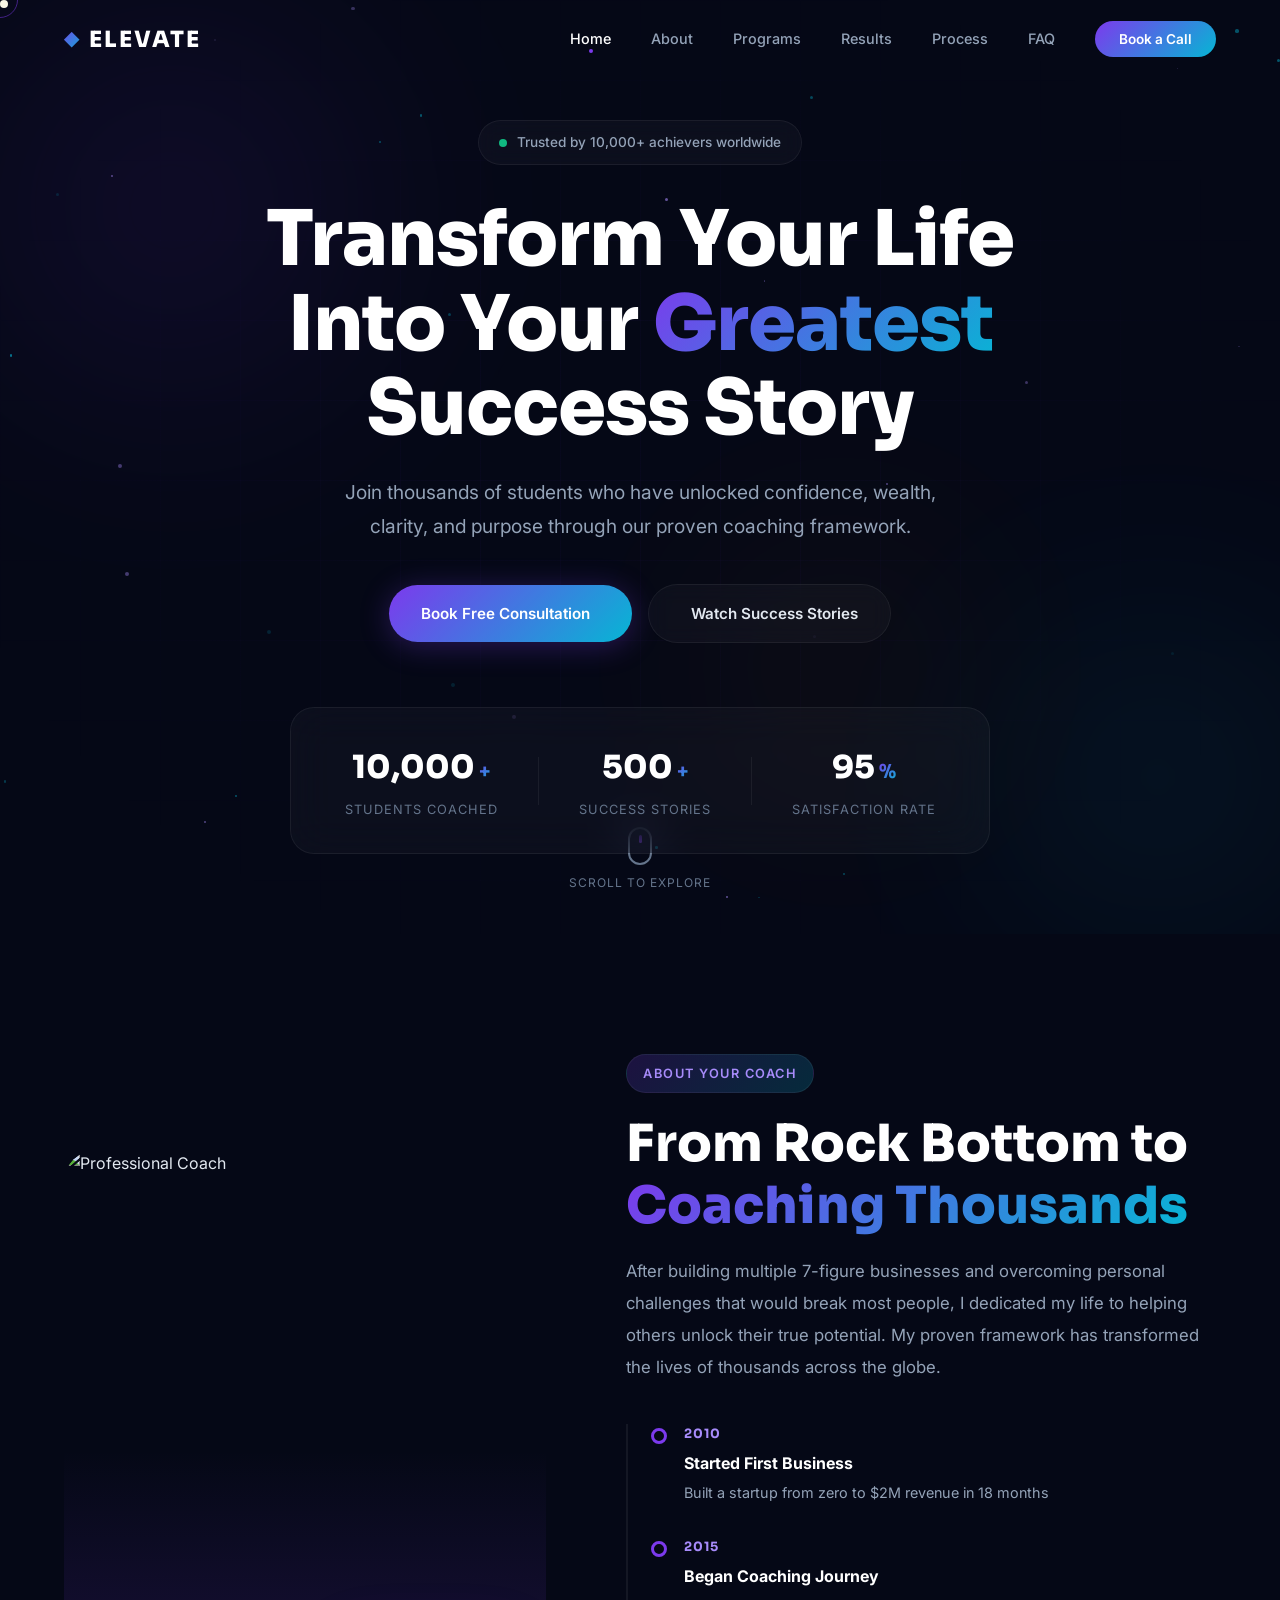
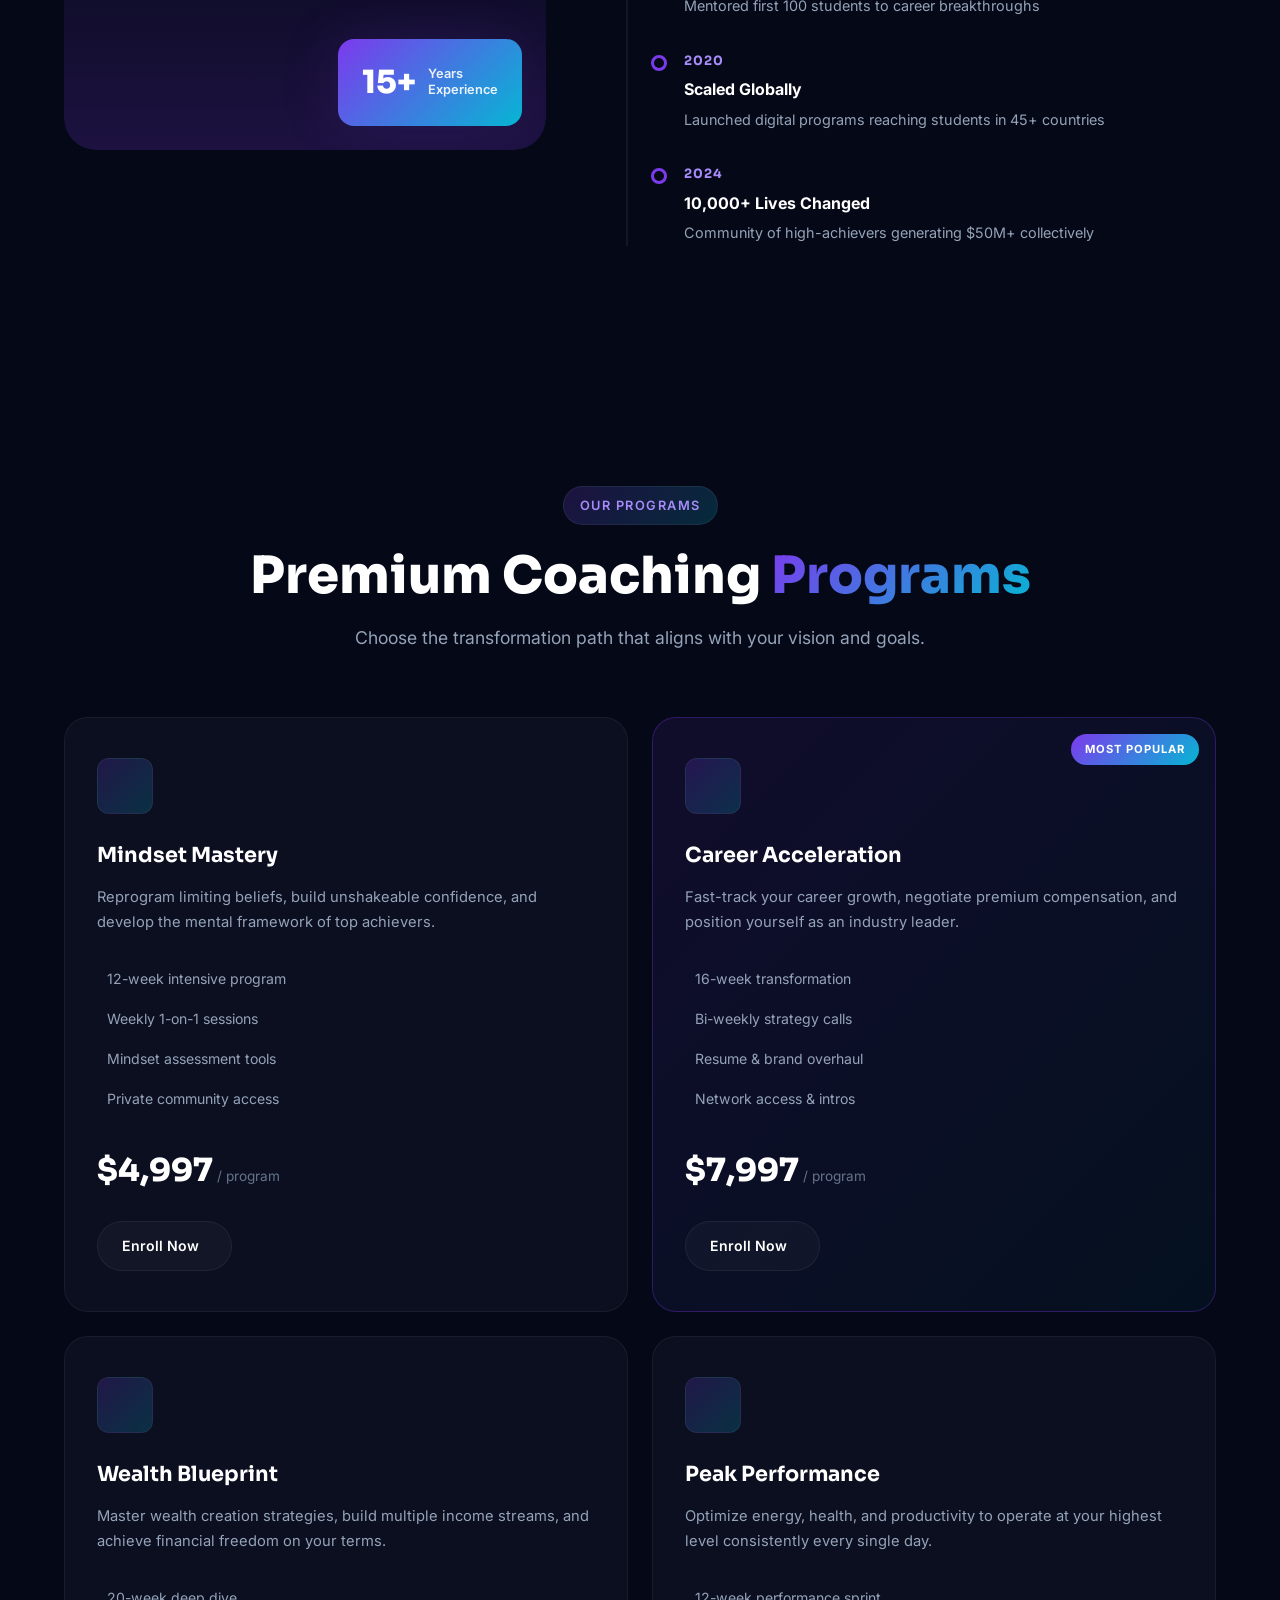
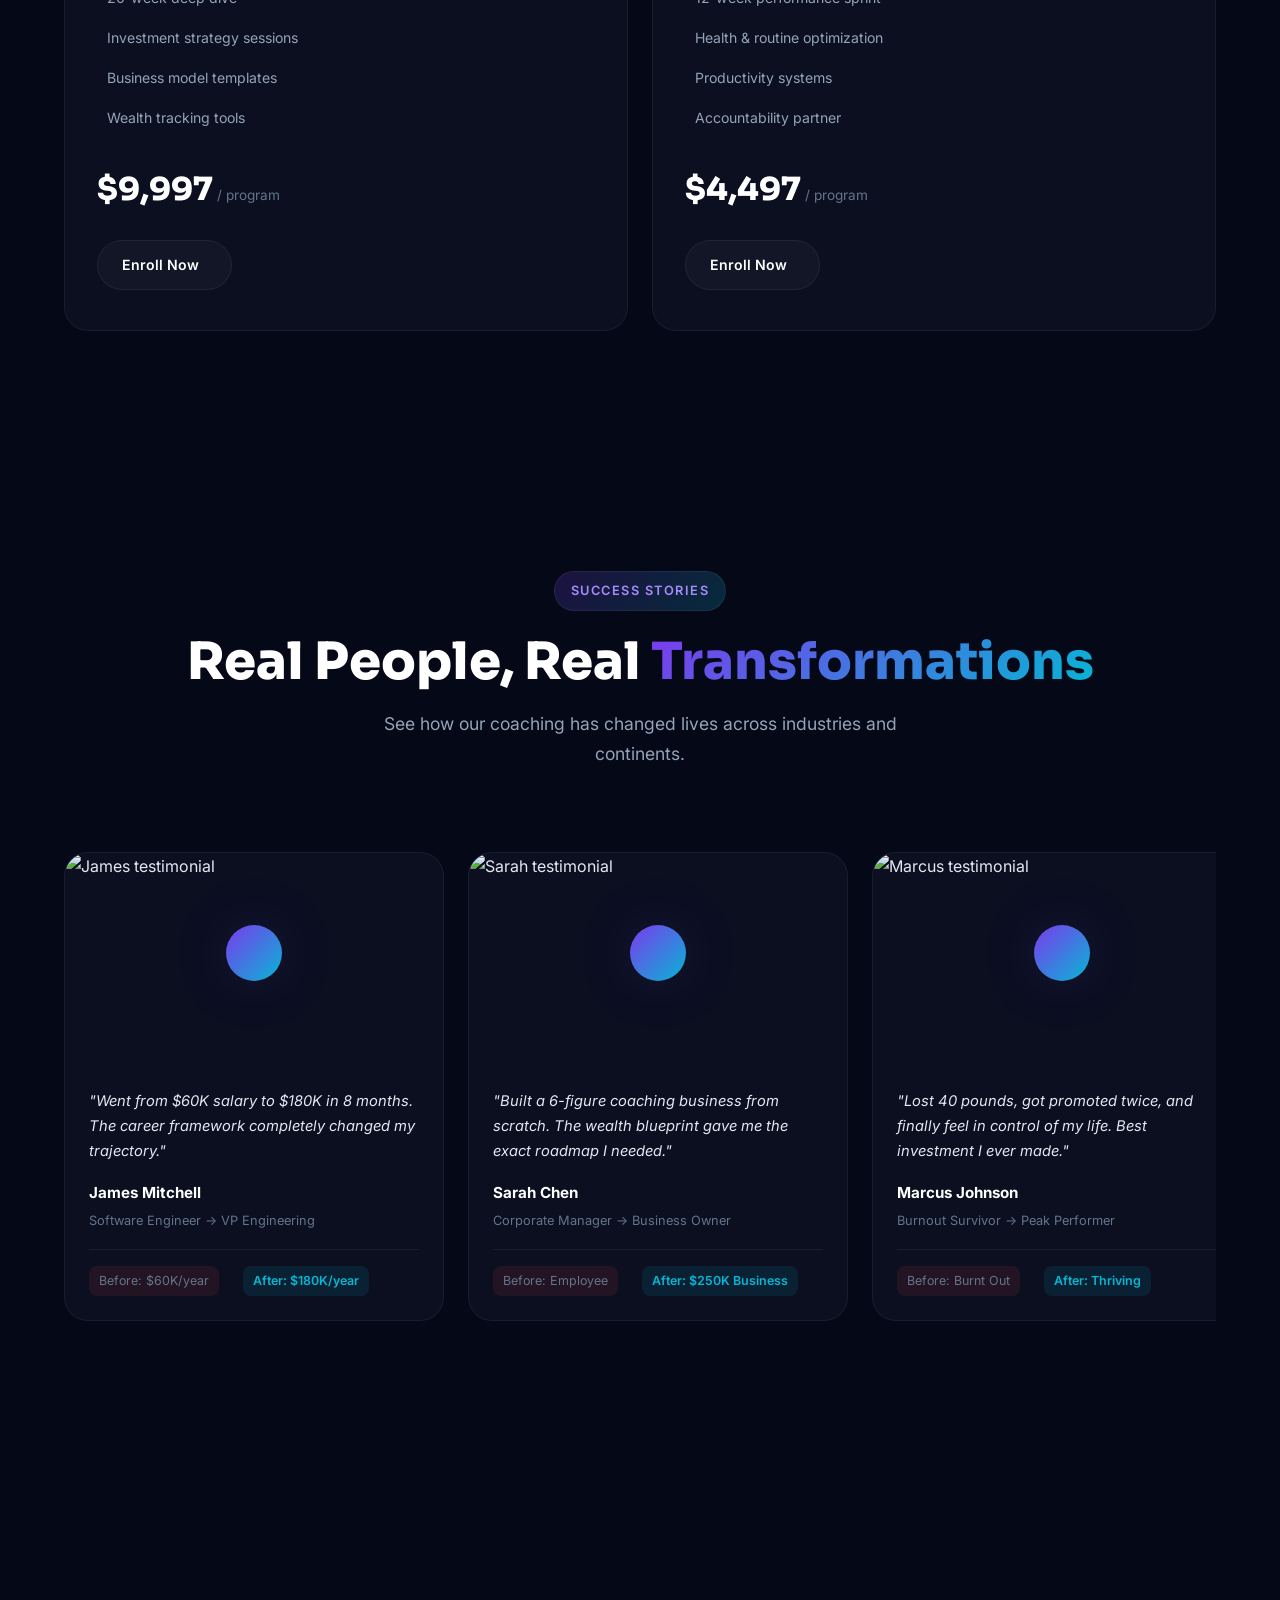
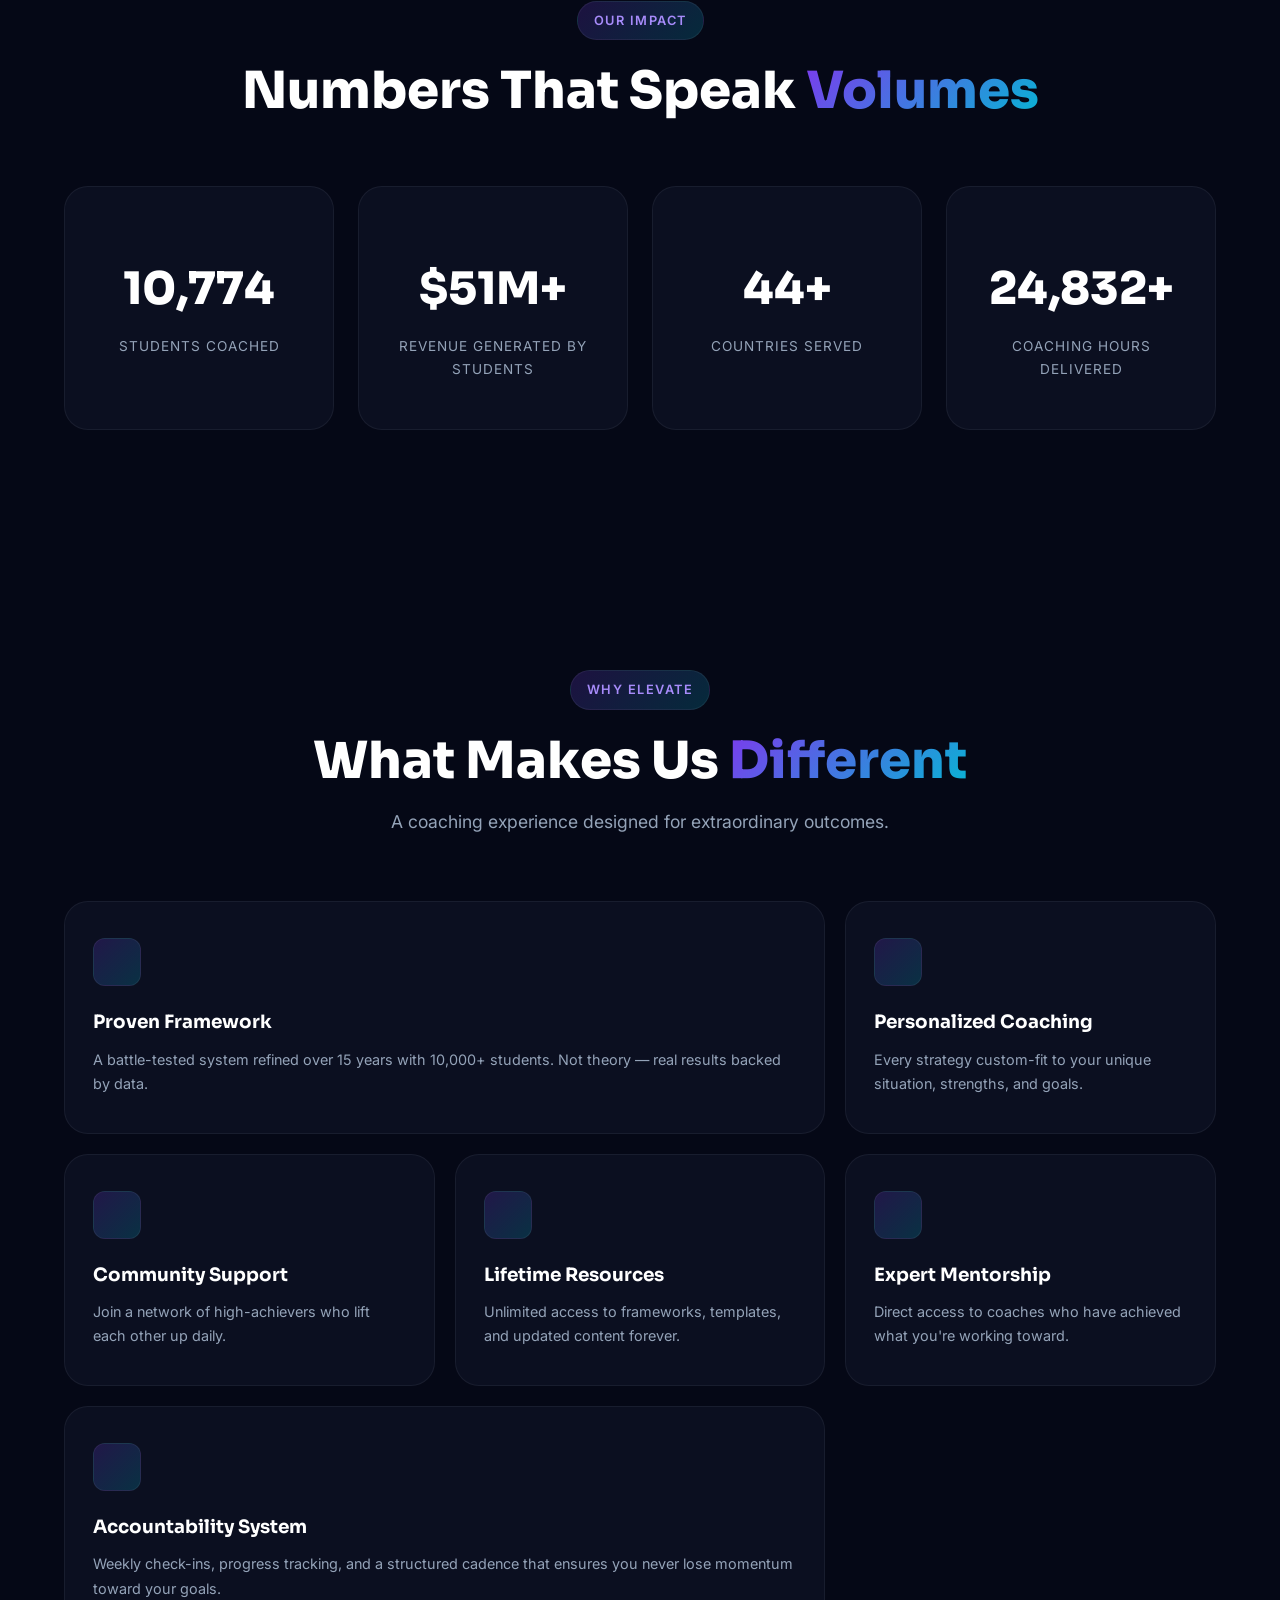
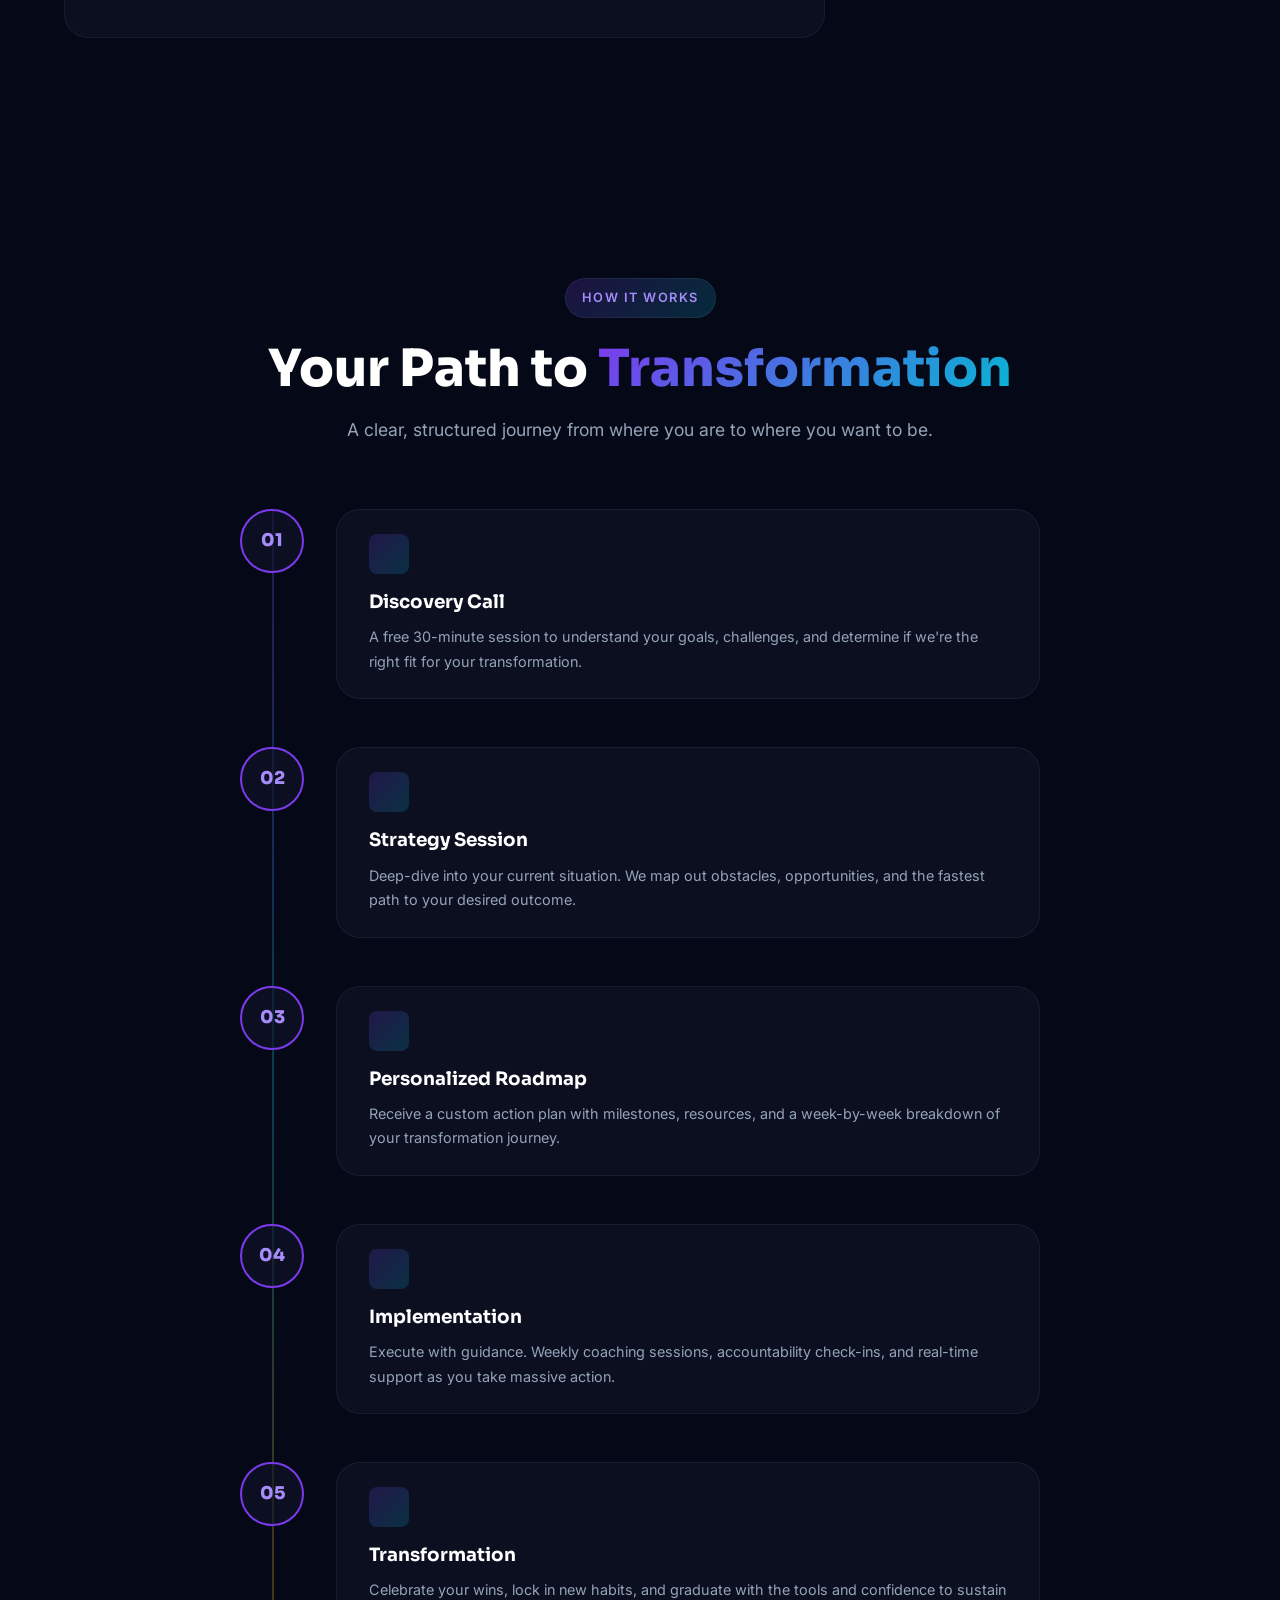
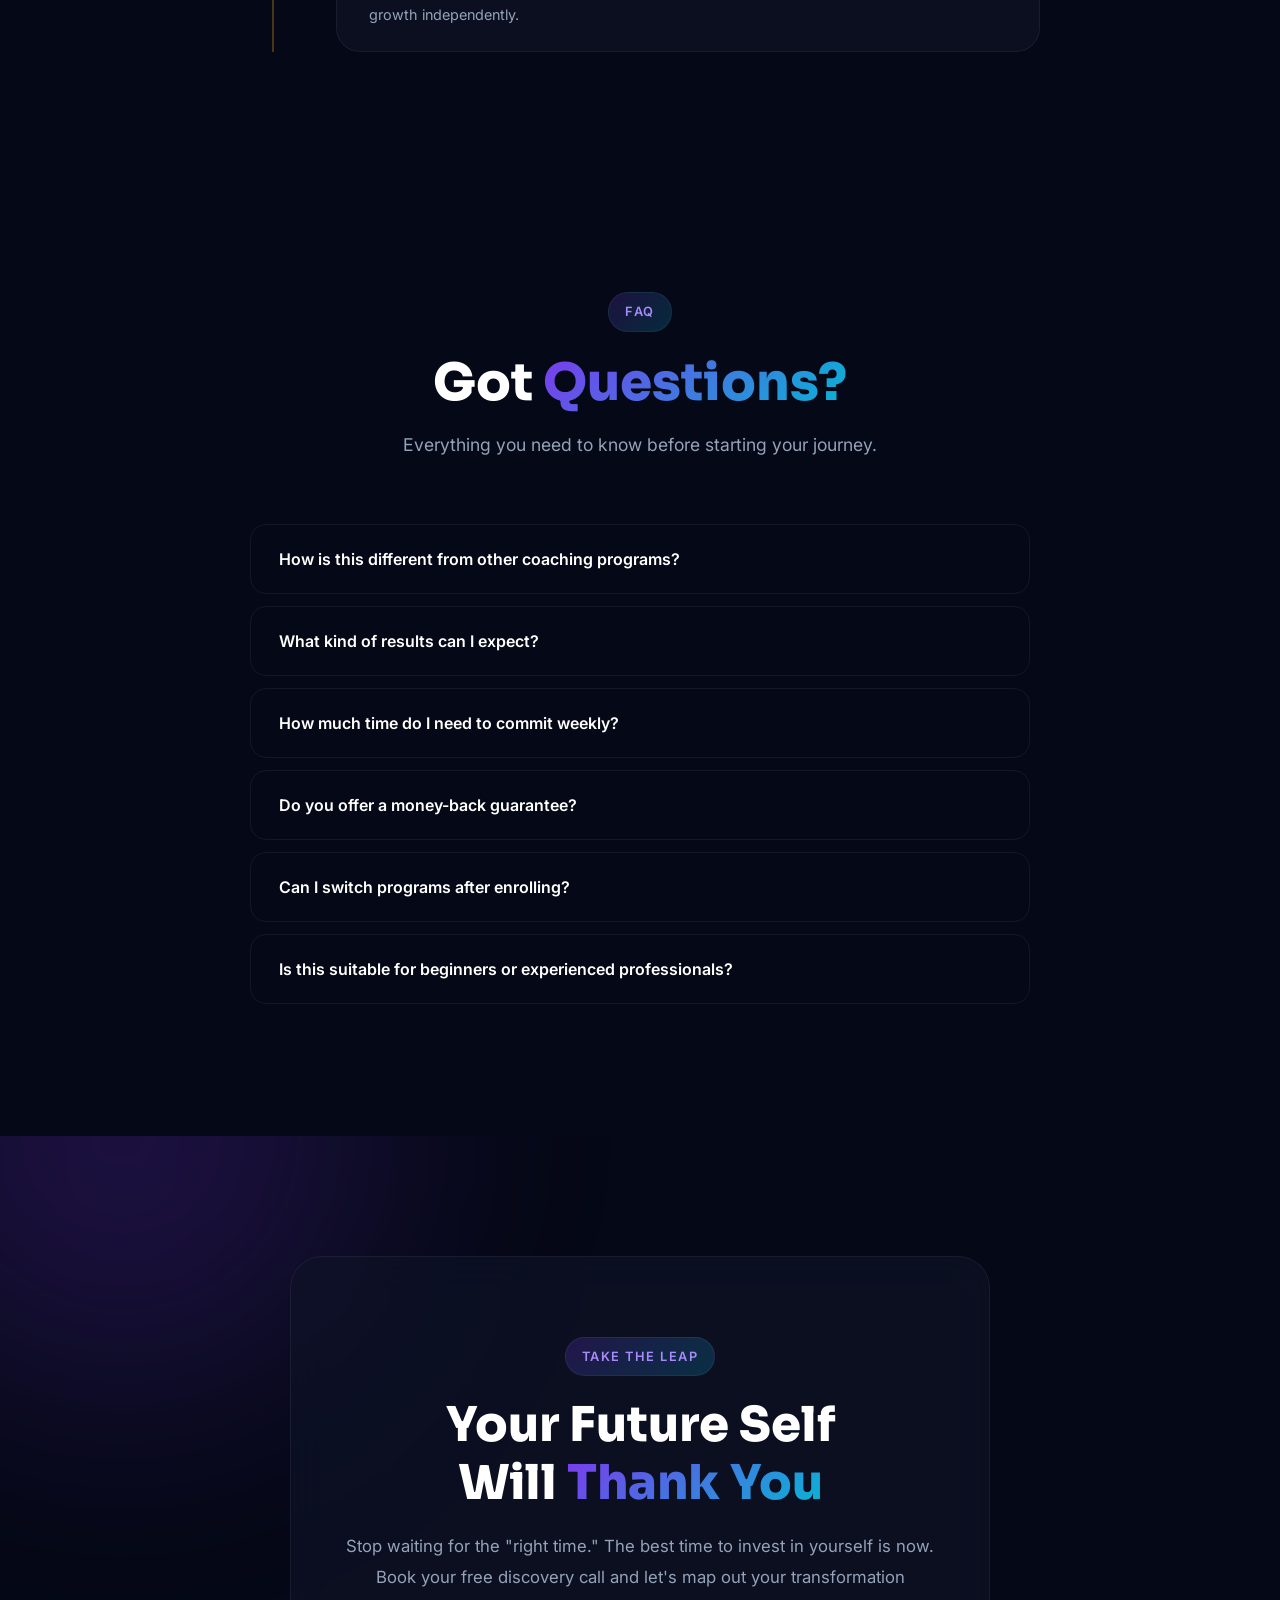
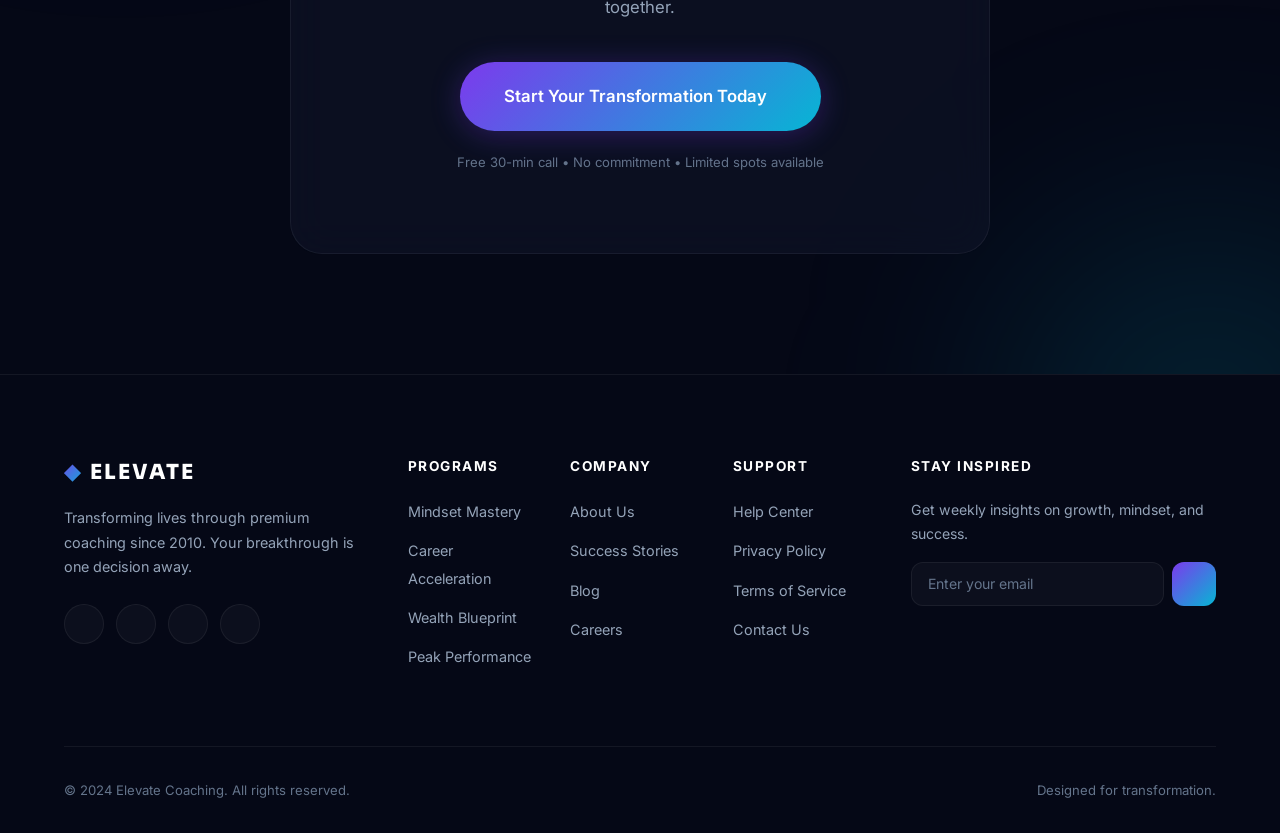
==== Coaching Website/index.html @ 393d60bf "feat: add premium Elevate coaching website template - Ultra-modern dark luxury design (Awwwards-insp" ====
<!DOCTYPE html>
<html lang="en" data-theme="dark">
<head>
  <meta charset="UTF-8" />
  <meta name="viewport" content="width=device-width, initial-scale=1.0" />
  <meta name="description" content="Transform your life with premium coaching. Join 10,000+ students who achieved breakthroughs in mindset, career, wealth, and personal growth." />
  <meta name="keywords" content="life coaching, mindset coaching, career coaching, wealth coaching, personal growth, transformation" />
  <title>Elevate — Premium Life &amp; Business Coaching</title>

  <!-- Preload critical fonts -->
  <link rel="preconnect" href="https://fonts.googleapis.com" />
  <link rel="preconnect" href="https://fonts.gstatic.com" crossorigin />
  <link href="https://fonts.googleapis.com/css2?family=Inter:wght@300;400;500;600;700;800;900&family=Sora:wght@300;400;500;600;700;800&display=swap" rel="stylesheet" />

  <!-- Remix Icons -->
  <link rel="stylesheet" href="https://cdn.jsdelivr.net/npm/remixicon@4.3.0/fonts/remixicon.css" />

  <!-- Stylesheets -->
  <link rel="stylesheet" href="css/style.css" />
  <link rel="stylesheet" href="css/responsive.css" />
</head>
<body>

  <!-- ========== PRELOADER ========== -->
  <div class="preloader" id="preloader">
    <div class="preloader__content">
      <div class="preloader__logo">ELEVATE</div>
      <div class="preloader__bar">
        <div class="preloader__progress"></div>
      </div>
      <p class="preloader__text">Loading your transformation...</p>
    </div>
  </div>

  <!-- ========== CUSTOM CURSOR ========== -->
  <div class="cursor" id="cursor"></div>
  <div class="cursor-follower" id="cursor-follower"></div>

  <!-- ========== NAVIGATION ========== -->
  <header class="header" id="header">
    <nav class="nav container">
      <a href="#" class="nav__logo">
        <span class="nav__logo-icon">◆</span>
        ELEVATE
      </a>

      <ul class="nav__menu" id="nav-menu">
        <li class="nav__item"><a href="#hero" class="nav__link active">Home</a></li>
        <li class="nav__item"><a href="#about" class="nav__link">About</a></li>
        <li class="nav__item"><a href="#programs" class="nav__link">Programs</a></li>
        <li class="nav__item"><a href="#results" class="nav__link">Results</a></li>
        <li class="nav__item"><a href="#process" class="nav__link">Process</a></li>
        <li class="nav__item"><a href="#faq" class="nav__link">FAQ</a></li>
        <li class="nav__item nav__item--cta">
          <a href="#cta" class="nav__btn magnetic-btn">Book a Call</a>
        </li>
      </ul>

      <button class="nav__toggle" id="nav-toggle" aria-label="Toggle menu">
        <span></span>
        <span></span>
        <span></span>
      </button>
    </nav>
  </header>

  <main>
    <!-- ========== HERO SECTION ========== -->
    <section class="hero" id="hero">
      <div class="hero__bg">
        <div class="hero__gradient-orb hero__gradient-orb--1"></div>
        <div class="hero__gradient-orb hero__gradient-orb--2"></div>
        <div class="hero__gradient-orb hero__gradient-orb--3"></div>
        <div class="hero__particles" id="hero-particles"></div>
        <div class="hero__grid-lines"></div>
      </div>

      <div class="hero__content container">
        <div class="hero__badge" data-animate="fade-up">
          <span class="hero__badge-dot"></span>
          Trusted by 10,000+ achievers worldwide
        </div>

        <h1 class="hero__title" data-animate="fade-up" data-delay="100">
          Transform Your Life<br />
          Into Your <span class="hero__title-gradient">Greatest</span><br />
          Success Story
        </h1>

        <p class="hero__subtitle" data-animate="fade-up" data-delay="200">
          Join thousands of students who have unlocked confidence, wealth,<br />
          clarity, and purpose through our proven coaching framework.
        </p>

        <div class="hero__actions" data-animate="fade-up" data-delay="300">
          <a href="#cta" class="btn btn--primary magnetic-btn">
            <span>Book Free Consultation</span>
            <i class="ri-arrow-right-up-line"></i>
          </a>
          <a href="#stories" class="btn btn--glass magnetic-btn">
            <i class="ri-play-circle-line"></i>
            <span>Watch Success Stories</span>
          </a>
        </div>

        <div class="hero__stats" data-animate="fade-up" data-delay="400">
          <div class="hero__stat">
            <span class="hero__stat-number" data-count="10000">0</span>
            <span class="hero__stat-plus">+</span>
            <span class="hero__stat-label">Students Coached</span>
          </div>
          <div class="hero__stat-divider"></div>
          <div class="hero__stat">
            <span class="hero__stat-number" data-count="500">0</span>
            <span class="hero__stat-plus">+</span>
            <span class="hero__stat-label">Success Stories</span>
          </div>
          <div class="hero__stat-divider"></div>
          <div class="hero__stat">
            <span class="hero__stat-number" data-count="95">0</span>
            <span class="hero__stat-plus">%</span>
            <span class="hero__stat-label">Satisfaction Rate</span>
          </div>
        </div>
      </div>

      <div class="hero__scroll-indicator">
        <div class="hero__scroll-mouse">
          <div class="hero__scroll-wheel"></div>
        </div>
        <span>Scroll to explore</span>
      </div>
    </section>

    <!-- ========== ABOUT SECTION ========== -->
    <section class="about" id="about">
      <div class="container">
        <div class="about__layout">
          <div class="about__image-col" data-animate="fade-right">
            <div class="about__img-wrap">
              <img
                src="https://images.unsplash.com/photo-1560250097-0b93528c311a?auto=format&fit=crop&w=600&h=750&q=80"
                alt="Professional Coach"
                class="about__img"
                loading="lazy"
                width="600"
                height="750"
              />
              <div class="about__img-glow"></div>
              <div class="about__img-badge">
                <span class="about__img-badge-number">15+</span>
                <span class="about__img-badge-text">Years<br/>Experience</span>
              </div>
            </div>
          </div>

          <div class="about__content-col" data-animate="fade-left">
            <span class="section-tag">About Your Coach</span>
            <h2 class="section-title">From Rock Bottom to<br /><span class="gradient-text">Coaching Thousands</span></h2>
            <p class="about__text">
              After building multiple 7-figure businesses and overcoming personal challenges that would break most people, I dedicated my life to helping others unlock their true potential. My proven framework has transformed the lives of thousands across the globe.
            </p>

            <div class="about__timeline">
              <div class="about__timeline-item">
                <div class="about__timeline-year">2010</div>
                <div class="about__timeline-content">
                  <h4>Started First Business</h4>
                  <p>Built a startup from zero to $2M revenue in 18 months</p>
                </div>
              </div>
              <div class="about__timeline-item">
                <div class="about__timeline-year">2015</div>
                <div class="about__timeline-content">
                  <h4>Began Coaching Journey</h4>
                  <p>Mentored first 100 students to career breakthroughs</p>
                </div>
              </div>
              <div class="about__timeline-item">
                <div class="about__timeline-year">2020</div>
                <div class="about__timeline-content">
                  <h4>Scaled Globally</h4>
                  <p>Launched digital programs reaching students in 45+ countries</p>
                </div>
              </div>
              <div class="about__timeline-item">
                <div class="about__timeline-year">2024</div>
                <div class="about__timeline-content">
                  <h4>10,000+ Lives Changed</h4>
                  <p>Community of high-achievers generating $50M+ collectively</p>
                </div>
              </div>
            </div>
          </div>
        </div>
      </div>
    </section>

    <!-- ========== PROGRAMS SECTION ========== -->
    <section class="programs" id="programs">
      <div class="container">
        <div class="section-header" data-animate="fade-up">
          <span class="section-tag">Our Programs</span>
          <h2 class="section-title">Premium Coaching <span class="gradient-text">Programs</span></h2>
          <p class="section-desc">Choose the transformation path that aligns with your vision and goals.</p>
        </div>

        <div class="programs__grid">
          <div class="program-card tilt-card" data-animate="fade-up" data-delay="0">
            <div class="program-card__glow"></div>
            <div class="program-card__icon">
              <i class="ri-mental-health-line"></i>
            </div>
            <h3 class="program-card__title">Mindset Mastery</h3>
            <p class="program-card__desc">Reprogram limiting beliefs, build unshakeable confidence, and develop the mental framework of top achievers.</p>
            <ul class="program-card__features">
              <li><i class="ri-check-line"></i> 12-week intensive program</li>
              <li><i class="ri-check-line"></i> Weekly 1-on-1 sessions</li>
              <li><i class="ri-check-line"></i> Mindset assessment tools</li>
              <li><i class="ri-check-line"></i> Private community access</li>
            </ul>
            <div class="program-card__price">
              <span class="program-card__price-amount">$4,997</span>
              <span class="program-card__price-period">/ program</span>
            </div>
            <a href="#cta" class="program-card__btn magnetic-btn">Enroll Now <i class="ri-arrow-right-up-line"></i></a>
          </div>

          <div class="program-card program-card--featured tilt-card" data-animate="fade-up" data-delay="100">
            <div class="program-card__badge">Most Popular</div>
            <div class="program-card__glow"></div>
            <div class="program-card__icon">
              <i class="ri-rocket-2-line"></i>
            </div>
            <h3 class="program-card__title">Career Acceleration</h3>
            <p class="program-card__desc">Fast-track your career growth, negotiate premium compensation, and position yourself as an industry leader.</p>
            <ul class="program-card__features">
              <li><i class="ri-check-line"></i> 16-week transformation</li>
              <li><i class="ri-check-line"></i> Bi-weekly strategy calls</li>
              <li><i class="ri-check-line"></i> Resume & brand overhaul</li>
              <li><i class="ri-check-line"></i> Network access & intros</li>
            </ul>
            <div class="program-card__price">
              <span class="program-card__price-amount">$7,997</span>
              <span class="program-card__price-period">/ program</span>
            </div>
            <a href="#cta" class="program-card__btn magnetic-btn">Enroll Now <i class="ri-arrow-right-up-line"></i></a>
          </div>

          <div class="program-card tilt-card" data-animate="fade-up" data-delay="200">
            <div class="program-card__glow"></div>
            <div class="program-card__icon">
              <i class="ri-money-dollar-circle-line"></i>
            </div>
            <h3 class="program-card__title">Wealth Blueprint</h3>
            <p class="program-card__desc">Master wealth creation strategies, build multiple income streams, and achieve financial freedom on your terms.</p>
            <ul class="program-card__features">
              <li><i class="ri-check-line"></i> 20-week deep dive</li>
              <li><i class="ri-check-line"></i> Investment strategy sessions</li>
              <li><i class="ri-check-line"></i> Business model templates</li>
              <li><i class="ri-check-line"></i> Wealth tracking tools</li>
            </ul>
            <div class="program-card__price">
              <span class="program-card__price-amount">$9,997</span>
              <span class="program-card__price-period">/ program</span>
            </div>
            <a href="#cta" class="program-card__btn magnetic-btn">Enroll Now <i class="ri-arrow-right-up-line"></i></a>
          </div>

          <div class="program-card tilt-card" data-animate="fade-up" data-delay="300">
            <div class="program-card__glow"></div>
            <div class="program-card__icon">
              <i class="ri-flashlight-line"></i>
            </div>
            <h3 class="program-card__title">Peak Performance</h3>
            <p class="program-card__desc">Optimize energy, health, and productivity to operate at your highest level consistently every single day.</p>
            <ul class="program-card__features">
              <li><i class="ri-check-line"></i> 12-week performance sprint</li>
              <li><i class="ri-check-line"></i> Health & routine optimization</li>
              <li><i class="ri-check-line"></i> Productivity systems</li>
              <li><i class="ri-check-line"></i> Accountability partner</li>
            </ul>
            <div class="program-card__price">
              <span class="program-card__price-amount">$4,497</span>
              <span class="program-card__price-period">/ program</span>
            </div>
            <a href="#cta" class="program-card__btn magnetic-btn">Enroll Now <i class="ri-arrow-right-up-line"></i></a>
          </div>
        </div>
      </div>
    </section>

    <!-- ========== SUCCESS STORIES SECTION ========== -->
    <section class="stories" id="stories">
      <div class="container">
        <div class="section-header" data-animate="fade-up">
          <span class="section-tag">Success Stories</span>
          <h2 class="section-title">Real People, Real <span class="gradient-text">Transformations</span></h2>
          <p class="section-desc">See how our coaching has changed lives across industries and continents.</p>
        </div>

        <div class="stories__track" id="stories-track">
          <div class="story-card" data-animate="fade-up" data-delay="0">
            <div class="story-card__video">
              <img src="https://images.unsplash.com/photo-1507003211169-0a1dd7228f2d?auto=format&fit=crop&crop=faces&w=400&h=300&q=80" alt="James testimonial" loading="lazy" width="400" height="300" />
              <div class="story-card__play"><i class="ri-play-fill"></i></div>
            </div>
            <div class="story-card__content">
              <div class="story-card__stars">
                <i class="ri-star-fill"></i><i class="ri-star-fill"></i><i class="ri-star-fill"></i><i class="ri-star-fill"></i><i class="ri-star-fill"></i>
              </div>
              <p class="story-card__quote">"Went from $60K salary to $180K in 8 months. The career framework completely changed my trajectory."</p>
              <div class="story-card__author">
                <strong>James Mitchell</strong>
                <span>Software Engineer → VP Engineering</span>
              </div>
              <div class="story-card__transformation">
                <div class="story-card__before">Before: $60K/year</div>
                <div class="story-card__arrow"><i class="ri-arrow-right-line"></i></div>
                <div class="story-card__after">After: $180K/year</div>
              </div>
            </div>
          </div>

          <div class="story-card" data-animate="fade-up" data-delay="100">
            <div class="story-card__video">
              <img src="https://images.unsplash.com/photo-1573496359142-b8d87734a5a2?auto=format&fit=crop&crop=faces&w=400&h=300&q=80" alt="Sarah testimonial" loading="lazy" width="400" height="300" />
              <div class="story-card__play"><i class="ri-play-fill"></i></div>
            </div>
            <div class="story-card__content">
              <div class="story-card__stars">
                <i class="ri-star-fill"></i><i class="ri-star-fill"></i><i class="ri-star-fill"></i><i class="ri-star-fill"></i><i class="ri-star-fill"></i>
              </div>
              <p class="story-card__quote">"Built a 6-figure coaching business from scratch. The wealth blueprint gave me the exact roadmap I needed."</p>
              <div class="story-card__author">
                <strong>Sarah Chen</strong>
                <span>Corporate Manager → Business Owner</span>
              </div>
              <div class="story-card__transformation">
                <div class="story-card__before">Before: Employee</div>
                <div class="story-card__arrow"><i class="ri-arrow-right-line"></i></div>
                <div class="story-card__after">After: $250K Business</div>
              </div>
            </div>
          </div>

          <div class="story-card" data-animate="fade-up" data-delay="200">
            <div class="story-card__video">
              <img src="https://images.unsplash.com/photo-1472099645785-5658abf4ff4e?auto=format&fit=crop&crop=faces&w=400&h=300&q=80" alt="Marcus testimonial" loading="lazy" width="400" height="300" />
              <div class="story-card__play"><i class="ri-play-fill"></i></div>
            </div>
            <div class="story-card__content">
              <div class="story-card__stars">
                <i class="ri-star-fill"></i><i class="ri-star-fill"></i><i class="ri-star-fill"></i><i class="ri-star-fill"></i><i class="ri-star-fill"></i>
              </div>
              <p class="story-card__quote">"Lost 40 pounds, got promoted twice, and finally feel in control of my life. Best investment I ever made."</p>
              <div class="story-card__author">
                <strong>Marcus Johnson</strong>
                <span>Burnout Survivor → Peak Performer</span>
              </div>
              <div class="story-card__transformation">
                <div class="story-card__before">Before: Burnt Out</div>
                <div class="story-card__arrow"><i class="ri-arrow-right-line"></i></div>
                <div class="story-card__after">After: Thriving</div>
              </div>
            </div>
          </div>

          <div class="story-card" data-animate="fade-up" data-delay="300">
            <div class="story-card__video">
              <img src="https://images.unsplash.com/photo-1580489944761-15a19d654956?auto=format&fit=crop&crop=faces&w=400&h=300&q=80" alt="Priya testimonial" loading="lazy" width="400" height="300" />
              <div class="story-card__play"><i class="ri-play-fill"></i></div>
            </div>
            <div class="story-card__content">
              <div class="story-card__stars">
                <i class="ri-star-fill"></i><i class="ri-star-fill"></i><i class="ri-star-fill"></i><i class="ri-star-fill"></i><i class="ri-star-fill"></i>
              </div>
              <p class="story-card__quote">"The mindset program helped me overcome imposter syndrome and land my dream role at a Fortune 500."</p>
              <div class="story-card__author">
                <strong>Priya Patel</strong>
                <span>Self-Doubt → C-Suite Executive</span>
              </div>
              <div class="story-card__transformation">
                <div class="story-card__before">Before: Stuck</div>
                <div class="story-card__arrow"><i class="ri-arrow-right-line"></i></div>
                <div class="story-card__after">After: C-Suite Role</div>
              </div>
            </div>
          </div>
        </div>
      </div>
    </section>

    <!-- ========== RESULTS SECTION ========== -->
    <section class="results" id="results">
      <div class="container">
        <div class="section-header" data-animate="fade-up">
          <span class="section-tag">Our Impact</span>
          <h2 class="section-title">Numbers That Speak <span class="gradient-text">Volumes</span></h2>
        </div>

        <div class="results__grid">
          <div class="result-card" data-animate="fade-up" data-delay="0">
            <div class="result-card__icon"><i class="ri-user-star-line"></i></div>
            <div class="result-card__number" data-count="10847">0</div>
            <div class="result-card__label">Students Coached</div>
          </div>
          <div class="result-card" data-animate="fade-up" data-delay="100">
            <div class="result-card__icon"><i class="ri-money-dollar-circle-line"></i></div>
            <div class="result-card__number" data-count="52" data-prefix="$" data-suffix="M+">0</div>
            <div class="result-card__label">Revenue Generated by Students</div>
          </div>
          <div class="result-card" data-animate="fade-up" data-delay="200">
            <div class="result-card__icon"><i class="ri-global-line"></i></div>
            <div class="result-card__number" data-count="45" data-suffix="+">0</div>
            <div class="result-card__label">Countries Served</div>
          </div>
          <div class="result-card" data-animate="fade-up" data-delay="300">
            <div class="result-card__icon"><i class="ri-time-line"></i></div>
            <div class="result-card__number" data-count="25000" data-suffix="+">0</div>
            <div class="result-card__label">Coaching Hours Delivered</div>
          </div>
        </div>
      </div>
    </section>

    <!-- ========== WHY CHOOSE US SECTION ========== -->
    <section class="why" id="why">
      <div class="container">
        <div class="section-header" data-animate="fade-up">
          <span class="section-tag">Why Elevate</span>
          <h2 class="section-title">What Makes Us <span class="gradient-text">Different</span></h2>
          <p class="section-desc">A coaching experience designed for extraordinary outcomes.</p>
        </div>

        <div class="why__bento">
          <div class="bento-card bento-card--large tilt-card" data-animate="fade-up" data-delay="0">
            <div class="bento-card__icon"><i class="ri-route-line"></i></div>
            <h3 class="bento-card__title">Proven Framework</h3>
            <p class="bento-card__desc">A battle-tested system refined over 15 years with 10,000+ students. Not theory — real results backed by data.</p>
          </div>
          <div class="bento-card tilt-card" data-animate="fade-up" data-delay="100">
            <div class="bento-card__icon"><i class="ri-user-settings-line"></i></div>
            <h3 class="bento-card__title">Personalized Coaching</h3>
            <p class="bento-card__desc">Every strategy custom-fit to your unique situation, strengths, and goals.</p>
          </div>
          <div class="bento-card tilt-card" data-animate="fade-up" data-delay="200">
            <div class="bento-card__icon"><i class="ri-team-line"></i></div>
            <h3 class="bento-card__title">Community Support</h3>
            <p class="bento-card__desc">Join a network of high-achievers who lift each other up daily.</p>
          </div>
          <div class="bento-card tilt-card" data-animate="fade-up" data-delay="300">
            <div class="bento-card__icon"><i class="ri-book-open-line"></i></div>
            <h3 class="bento-card__title">Lifetime Resources</h3>
            <p class="bento-card__desc">Unlimited access to frameworks, templates, and updated content forever.</p>
          </div>
          <div class="bento-card tilt-card" data-animate="fade-up" data-delay="400">
            <div class="bento-card__icon"><i class="ri-lightbulb-flash-line"></i></div>
            <h3 class="bento-card__title">Expert Mentorship</h3>
            <p class="bento-card__desc">Direct access to coaches who have achieved what you're working toward.</p>
          </div>
          <div class="bento-card bento-card--large tilt-card" data-animate="fade-up" data-delay="500">
            <div class="bento-card__icon"><i class="ri-shield-check-line"></i></div>
            <h3 class="bento-card__title">Accountability System</h3>
            <p class="bento-card__desc">Weekly check-ins, progress tracking, and a structured cadence that ensures you never lose momentum toward your goals.</p>
          </div>
        </div>
      </div>
    </section>

    <!-- ========== PROCESS SECTION ========== -->
    <section class="process" id="process">
      <div class="container">
        <div class="section-header" data-animate="fade-up">
          <span class="section-tag">How It Works</span>
          <h2 class="section-title">Your Path to <span class="gradient-text">Transformation</span></h2>
          <p class="section-desc">A clear, structured journey from where you are to where you want to be.</p>
        </div>

        <div class="process__timeline">
          <div class="process__line"></div>

          <div class="process__step" data-animate="fade-up" data-delay="0">
            <div class="process__step-number">01</div>
            <div class="process__step-content">
              <div class="process__step-icon"><i class="ri-phone-line"></i></div>
              <h3>Discovery Call</h3>
              <p>A free 30-minute session to understand your goals, challenges, and determine if we're the right fit for your transformation.</p>
            </div>
          </div>

          <div class="process__step" data-animate="fade-up" data-delay="100">
            <div class="process__step-number">02</div>
            <div class="process__step-content">
              <div class="process__step-icon"><i class="ri-compass-3-line"></i></div>
              <h3>Strategy Session</h3>
              <p>Deep-dive into your current situation. We map out obstacles, opportunities, and the fastest path to your desired outcome.</p>
            </div>
          </div>

          <div class="process__step" data-animate="fade-up" data-delay="200">
            <div class="process__step-number">03</div>
            <div class="process__step-content">
              <div class="process__step-icon"><i class="ri-roadmap-line"></i></div>
              <h3>Personalized Roadmap</h3>
              <p>Receive a custom action plan with milestones, resources, and a week-by-week breakdown of your transformation journey.</p>
            </div>
          </div>

          <div class="process__step" data-animate="fade-up" data-delay="300">
            <div class="process__step-number">04</div>
            <div class="process__step-content">
              <div class="process__step-icon"><i class="ri-hammer-line"></i></div>
              <h3>Implementation</h3>
              <p>Execute with guidance. Weekly coaching sessions, accountability check-ins, and real-time support as you take massive action.</p>
            </div>
          </div>

          <div class="process__step" data-animate="fade-up" data-delay="400">
            <div class="process__step-number">05</div>
            <div class="process__step-content">
              <div class="process__step-icon"><i class="ri-trophy-line"></i></div>
              <h3>Transformation</h3>
              <p>Celebrate your wins, lock in new habits, and graduate with the tools and confidence to sustain growth independently.</p>
            </div>
          </div>
        </div>
      </div>
    </section>

    <!-- ========== FAQ SECTION ========== -->
    <section class="faq" id="faq">
      <div class="container">
        <div class="section-header" data-animate="fade-up">
          <span class="section-tag">FAQ</span>
          <h2 class="section-title">Got <span class="gradient-text">Questions?</span></h2>
          <p class="section-desc">Everything you need to know before starting your journey.</p>
        </div>

        <div class="faq__list" data-animate="fade-up">
          <div class="faq__item">
            <button class="faq__question" aria-expanded="false">
              <span>How is this different from other coaching programs?</span>
              <i class="ri-add-line faq__icon"></i>
            </button>
            <div class="faq__answer">
              <p>Unlike generic programs, we combine 1-on-1 personalized strategy with a proven framework tested on 10,000+ students. Every recommendation is tailored to your specific situation, industry, and goals. Plus, our coaches have personally achieved what they teach.</p>
            </div>
          </div>

          <div class="faq__item">
            <button class="faq__question" aria-expanded="false">
              <span>What kind of results can I expect?</span>
              <i class="ri-add-line faq__icon"></i>
            </button>
            <div class="faq__answer">
              <p>Results vary based on commitment, but our average student sees significant breakthroughs within 90 days. This includes career promotions (avg 40% salary increase), business revenue growth, improved health metrics, and dramatically enhanced confidence and clarity.</p>
            </div>
          </div>

          <div class="faq__item">
            <button class="faq__question" aria-expanded="false">
              <span>How much time do I need to commit weekly?</span>
              <i class="ri-add-line faq__icon"></i>
            </button>
            <div class="faq__answer">
              <p>We recommend 5-7 hours per week for optimal results. This includes your coaching session (1 hour), implementation work (3-4 hours), and community engagement (1-2 hours). The program is designed for busy professionals.</p>
            </div>
          </div>

          <div class="faq__item">
            <button class="faq__question" aria-expanded="false">
              <span>Do you offer a money-back guarantee?</span>
              <i class="ri-add-line faq__icon"></i>
            </button>
            <div class="faq__answer">
              <p>Yes. We offer a 30-day satisfaction guarantee. If you follow the program, attend all sessions, complete the work, and don't see measurable progress, we'll refund your investment in full. We're that confident in our system.</p>
            </div>
          </div>

          <div class="faq__item">
            <button class="faq__question" aria-expanded="false">
              <span>Can I switch programs after enrolling?</span>
              <i class="ri-add-line faq__icon"></i>
            </button>
            <div class="faq__answer">
              <p>Absolutely. If after your strategy session we determine a different program is a better fit, we'll seamlessly transition you. Many students also upgrade or add programs as they progress through their journey.</p>
            </div>
          </div>

          <div class="faq__item">
            <button class="faq__question" aria-expanded="false">
              <span>Is this suitable for beginners or experienced professionals?</span>
              <i class="ri-add-line faq__icon"></i>
            </button>
            <div class="faq__answer">
              <p>Both. Our personalized approach means the program adapts to your level. We've coached fresh graduates to C-suite executives, first-time entrepreneurs to serial founders. The framework scales to wherever you are in your journey.</p>
            </div>
          </div>
        </div>
      </div>
    </section>

    <!-- ========== CTA SECTION ========== -->
    <section class="cta" id="cta">
      <div class="cta__bg">
        <div class="cta__gradient-orb cta__gradient-orb--1"></div>
        <div class="cta__gradient-orb cta__gradient-orb--2"></div>
      </div>
      <div class="container">
        <div class="cta__content" data-animate="fade-up">
          <span class="section-tag">Take The Leap</span>
          <h2 class="cta__title">Your Future Self<br />Will <span class="gradient-text">Thank You</span></h2>
          <p class="cta__desc">Stop waiting for the "right time." The best time to invest in yourself is now. Book your free discovery call and let's map out your transformation together.</p>
          <a href="#" class="btn btn--primary btn--large magnetic-btn">
            <span>Start Your Transformation Today</span>
            <i class="ri-arrow-right-up-line"></i>
          </a>
          <p class="cta__note">Free 30-min call • No commitment • Limited spots available</p>
        </div>
      </div>
    </section>
  </main>

  <!-- ========== FOOTER ========== -->
  <footer class="footer" id="footer">
    <div class="container">
      <div class="footer__top">
        <div class="footer__brand">
          <a href="#" class="footer__logo">
            <span class="footer__logo-icon">◆</span> ELEVATE
          </a>
          <p class="footer__tagline">Transforming lives through premium coaching since 2010. Your breakthrough is one decision away.</p>
          <div class="footer__socials">
            <a href="#" class="footer__social magnetic-btn" aria-label="Instagram"><i class="ri-instagram-line"></i></a>
            <a href="#" class="footer__social magnetic-btn" aria-label="YouTube"><i class="ri-youtube-line"></i></a>
            <a href="#" class="footer__social magnetic-btn" aria-label="LinkedIn"><i class="ri-linkedin-line"></i></a>
            <a href="#" class="footer__social magnetic-btn" aria-label="Twitter"><i class="ri-twitter-x-line"></i></a>
          </div>
        </div>

        <div class="footer__links">
          <div class="footer__col">
            <h4 class="footer__col-title">Programs</h4>
            <ul>
              <li><a href="#">Mindset Mastery</a></li>
              <li><a href="#">Career Acceleration</a></li>
              <li><a href="#">Wealth Blueprint</a></li>
              <li><a href="#">Peak Performance</a></li>
            </ul>
          </div>
          <div class="footer__col">
            <h4 class="footer__col-title">Company</h4>
            <ul>
              <li><a href="#">About Us</a></li>
              <li><a href="#">Success Stories</a></li>
              <li><a href="#">Blog</a></li>
              <li><a href="#">Careers</a></li>
            </ul>
          </div>
          <div class="footer__col">
            <h4 class="footer__col-title">Support</h4>
            <ul>
              <li><a href="#">Help Center</a></li>
              <li><a href="#">Privacy Policy</a></li>
              <li><a href="#">Terms of Service</a></li>
              <li><a href="#">Contact Us</a></li>
            </ul>
          </div>
        </div>

        <div class="footer__newsletter">
          <h4 class="footer__col-title">Stay Inspired</h4>
          <p>Get weekly insights on growth, mindset, and success.</p>
          <form class="footer__form" id="newsletter-form">
            <input type="email" placeholder="Enter your email" class="footer__input" required />
            <button type="submit" class="footer__form-btn magnetic-btn">
              <i class="ri-send-plane-2-line"></i>
            </button>
          </form>
        </div>
      </div>

      <div class="footer__bottom">
        <p>&copy; 2024 Elevate Coaching. All rights reserved.</p>
        <p>Designed for transformation.</p>
      </div>
    </div>
  </footer>

  <!-- ========== BACK TO TOP ========== -->
  <button class="back-to-top" id="back-to-top" aria-label="Back to top">
    <i class="ri-arrow-up-line"></i>
  </button>

  <!-- ========== SCRIPTS ========== -->
  <script src="js/main.js"></script>
</body>
</html>
---- Coaching Website/css/style.css ----
/* ============================================================
   ELEVATE — Premium Coaching Website
   Ultra-modern luxury dark theme
   Inspired by Stripe, Linear, Apple, Awwwards
   ============================================================ */

/* ========== CSS CUSTOM PROPERTIES ========== */
:root {
  /* Colors */
  --color-bg: #050816;
  --color-bg-secondary: #0a0f1e;
  --color-bg-card: rgba(15, 20, 40, 0.6);
  --color-bg-glass: rgba(255, 255, 255, 0.03);
  --color-primary: #7C3AED;
  --color-primary-light: #a78bfa;
  --color-secondary: #06B6D4;
  --color-accent: #F59E0B;
  --color-white: #ffffff;
  --color-text: #e2e8f0;
  --color-text-muted: #94a3b8;
  --color-text-subtle: #64748b;
  --color-border: rgba(255, 255, 255, 0.06);
  --color-border-hover: rgba(124, 58, 237, 0.4);

  /* Gradients */
  --gradient-primary: linear-gradient(135deg, #7C3AED, #06B6D4);
  --gradient-glow: linear-gradient(135deg, rgba(124, 58, 237, 0.2), rgba(6, 182, 212, 0.2));
  --gradient-card: linear-gradient(135deg, rgba(124, 58, 237, 0.08), rgba(6, 182, 212, 0.05));
  --gradient-radial: radial-gradient(600px circle at var(--mouse-x, 50%) var(--mouse-y, 50%), rgba(124, 58, 237, 0.06), transparent 40%);

  /* Typography */
  --font-display: 'Sora', sans-serif;
  --font-body: 'Inter', sans-serif;

  /* Sizing */
  --container-max: 1200px;
  --section-padding: 120px;
  --header-height: 80px;

  /* Border Radius */
  --radius-sm: 8px;
  --radius-md: 12px;
  --radius-lg: 16px;
  --radius-xl: 24px;
  --radius-2xl: 32px;
  --radius-full: 9999px;

  /* Shadows */
  --shadow-card: 0 4px 24px rgba(0, 0, 0, 0.3);
  --shadow-glow: 0 0 60px rgba(124, 58, 237, 0.15);
  --shadow-glow-strong: 0 0 100px rgba(124, 58, 237, 0.3);

  /* Transitions */
  --transition-fast: 0.2s cubic-bezier(0.4, 0, 0.2, 1);
  --transition-base: 0.3s cubic-bezier(0.4, 0, 0.2, 1);
  --transition-slow: 0.6s cubic-bezier(0.4, 0, 0.2, 1);
  --transition-spring: 0.5s cubic-bezier(0.175, 0.885, 0.32, 1.275);
}

/* ========== RESET & BASE ========== */
*,
*::before,
*::after {
  margin: 0;
  padding: 0;
  box-sizing: border-box;
}

html {
  scroll-behavior: smooth;
  scrollbar-width: thin;
  scrollbar-color: var(--color-primary) var(--color-bg);
}

body {
  font-family: var(--font-body);
  font-size: 16px;
  line-height: 1.7;
  color: var(--color-text);
  background-color: var(--color-bg);
  overflow-x: hidden;
  -webkit-font-smoothing: antialiased;
  -moz-osx-font-smoothing: grayscale;
}

::-webkit-scrollbar {
  width: 6px;
}

::-webkit-scrollbar-track {
  background: var(--color-bg);
}

::-webkit-scrollbar-thumb {
  background: var(--color-primary);
  border-radius: var(--radius-full);
}

img {
  max-width: 100%;
  height: auto;
  display: block;
}

a {
  text-decoration: none;
  color: inherit;
  transition: var(--transition-base);
}

ul {
  list-style: none;
}

button {
  border: none;
  background: none;
  cursor: pointer;
  font-family: inherit;
  font-size: inherit;
  color: inherit;
}

input {
  border: none;
  outline: none;
  font-family: inherit;
  font-size: inherit;
}

/* ========== UTILITY CLASSES ========== */
.container {
  width: 100%;
  max-width: var(--container-max);
  margin: 0 auto;
  padding: 0 24px;
}

.section-tag {
  display: inline-flex;
  align-items: center;
  gap: 8px;
  padding: 8px 16px;
  background: var(--gradient-glow);
  border: 1px solid var(--color-border);
  border-radius: var(--radius-full);
  font-size: 0.8rem;
  font-weight: 600;
  text-transform: uppercase;
  letter-spacing: 1.5px;
  color: var(--color-primary-light);
  margin-bottom: 20px;
}

.section-title {
  font-family: var(--font-display);
  font-size: clamp(2rem, 4vw, 3.2rem);
  font-weight: 800;
  line-height: 1.2;
  color: var(--color-white);
  margin-bottom: 16px;
}

.section-desc {
  font-size: 1.1rem;
  color: var(--color-text-muted);
  max-width: 600px;
  margin: 0 auto;
}

.section-header {
  text-align: center;
  margin-bottom: 64px;
}

.gradient-text {
  background: var(--gradient-primary);
  -webkit-background-clip: text;
  -webkit-text-fill-color: transparent;
  background-clip: text;
}

/* ========== PRELOADER ========== */
.preloader {
  position: fixed;
  inset: 0;
  z-index: 99999;
  background: var(--color-bg);
  display: flex;
  align-items: center;
  justify-content: center;
  transition: opacity 0.6s ease, visibility 0.6s ease;
}

.preloader.hidden {
  opacity: 0;
  visibility: hidden;
  pointer-events: none;
}

.preloader__content {
  text-align: center;
}

.preloader__logo {
  font-family: var(--font-display);
  font-size: 2.5rem;
  font-weight: 800;
  background: var(--gradient-primary);
  -webkit-background-clip: text;
  -webkit-text-fill-color: transparent;
  background-clip: text;
  margin-bottom: 32px;
  letter-spacing: 4px;
}

.preloader__bar {
  width: 200px;
  height: 3px;
  background: var(--color-border);
  border-radius: var(--radius-full);
  overflow: hidden;
  margin: 0 auto 16px;
}

.preloader__progress {
  width: 0%;
  height: 100%;
  background: var(--gradient-primary);
  border-radius: var(--radius-full);
  animation: preloaderProgress 2s ease-in-out forwards;
}

@keyframes preloaderProgress {
  to { width: 100%; }
}

.preloader__text {
  font-size: 0.85rem;
  color: var(--color-text-subtle);
  letter-spacing: 1px;
}

/* ========== CUSTOM CURSOR ========== */
.cursor {
  position: fixed;
  width: 8px;
  height: 8px;
  background: var(--color-white);
  border-radius: 50%;
  pointer-events: none;
  z-index: 99998;
  transition: transform 0.1s ease;
  mix-blend-mode: difference;
}

.cursor-follower {
  position: fixed;
  width: 36px;
  height: 36px;
  border: 1px solid rgba(124, 58, 237, 0.5);
  border-radius: 50%;
  pointer-events: none;
  z-index: 99997;
  transition: transform 0.3s ease, width 0.3s ease, height 0.3s ease, border-color 0.3s ease;
}

.cursor-follower.hover {
  width: 56px;
  height: 56px;
  border-color: var(--color-primary);
  background: rgba(124, 58, 237, 0.08);
}

/* ========== HEADER / NAVIGATION ========== */
.header {
  position: fixed;
  top: 0;
  left: 0;
  right: 0;
  z-index: 1000;
  padding: 20px 0;
  transition: var(--transition-base);
}

.header.scrolled {
  padding: 12px 0;
  background: rgba(5, 8, 22, 0.8);
  backdrop-filter: blur(20px);
  -webkit-backdrop-filter: blur(20px);
  border-bottom: 1px solid var(--color-border);
}

.nav {
  display: flex;
  align-items: center;
  justify-content: space-between;
}

.nav__logo {
  font-family: var(--font-display);
  font-size: 1.4rem;
  font-weight: 800;
  color: var(--color-white);
  letter-spacing: 2px;
  display: flex;
  align-items: center;
  gap: 8px;
}

.nav__logo-icon {
  background: var(--gradient-primary);
  -webkit-background-clip: text;
  -webkit-text-fill-color: transparent;
  background-clip: text;
  font-size: 1.2rem;
}

.nav__menu {
  display: flex;
  align-items: center;
  gap: 8px;
}

.nav__link {
  padding: 8px 16px;
  font-size: 0.9rem;
  font-weight: 500;
  color: var(--color-text-muted);
  border-radius: var(--radius-md);
  transition: var(--transition-base);
  position: relative;
}

.nav__link:hover,
.nav__link.active {
  color: var(--color-white);
}

.nav__link.active::after {
  content: '';
  position: absolute;
  bottom: 2px;
  left: 50%;
  transform: translateX(-50%);
  width: 4px;
  height: 4px;
  background: var(--color-primary);
  border-radius: 50%;
}

.nav__btn {
  padding: 10px 24px;
  background: var(--gradient-primary);
  color: var(--color-white);
  font-size: 0.85rem;
  font-weight: 600;
  border-radius: var(--radius-full);
  margin-left: 16px;
  transition: var(--transition-base);
}

.nav__btn:hover {
  box-shadow: var(--shadow-glow);
  transform: translateY(-1px);
}

.nav__toggle {
  display: none;
  flex-direction: column;
  gap: 5px;
  padding: 8px;
  z-index: 1001;
}

.nav__toggle span {
  width: 24px;
  height: 2px;
  background: var(--color-white);
  border-radius: 2px;
  transition: var(--transition-base);
}

.nav__toggle.active span:nth-child(1) {
  transform: rotate(45deg) translate(5px, 5px);
}

.nav__toggle.active span:nth-child(2) {
  opacity: 0;
}

.nav__toggle.active span:nth-child(3) {
  transform: rotate(-45deg) translate(5px, -5px);
}

/* ========== HERO SECTION ========== */
.hero {
  position: relative;
  min-height: 100vh;
  display: flex;
  align-items: center;
  justify-content: center;
  overflow: hidden;
  padding: 120px 0 80px;
}

.hero__bg {
  position: absolute;
  inset: 0;
  z-index: 0;
}

.hero__gradient-orb {
  position: absolute;
  border-radius: 50%;
  filter: blur(100px);
  opacity: 0.4;
  animation: float 8s ease-in-out infinite;
}

.hero__gradient-orb--1 {
  width: 600px;
  height: 600px;
  background: radial-gradient(circle, rgba(124, 58, 237, 0.3), transparent 70%);
  top: -10%;
  left: -10%;
  animation-delay: 0s;
}

.hero__gradient-orb--2 {
  width: 500px;
  height: 500px;
  background: radial-gradient(circle, rgba(6, 182, 212, 0.25), transparent 70%);
  bottom: -10%;
  right: -10%;
  animation-delay: 2s;
}

.hero__gradient-orb--3 {
  width: 400px;
  height: 400px;
  background: radial-gradient(circle, rgba(245, 158, 11, 0.15), transparent 70%);
  top: 50%;
  left: 50%;
  transform: translate(-50%, -50%);
  animation-delay: 4s;
}

@keyframes float {
  0%, 100% { transform: translate(0, 0) scale(1); }
  33% { transform: translate(30px, -30px) scale(1.05); }
  66% { transform: translate(-20px, 20px) scale(0.95); }
}

.hero__grid-lines {
  position: absolute;
  inset: 0;
  background-image:
    linear-gradient(rgba(124, 58, 237, 0.03) 1px, transparent 1px),
    linear-gradient(90deg, rgba(124, 58, 237, 0.03) 1px, transparent 1px);
  background-size: 80px 80px;
  mask-image: radial-gradient(ellipse 80% 80% at 50% 50%, black 20%, transparent 70%);
  -webkit-mask-image: radial-gradient(ellipse 80% 80% at 50% 50%, black 20%, transparent 70%);
}

.hero__particles {
  position: absolute;
  inset: 0;
}

.hero__content {
  position: relative;
  z-index: 2;
  text-align: center;
}

.hero__badge {
  display: inline-flex;
  align-items: center;
  gap: 10px;
  padding: 10px 20px;
  background: var(--color-bg-glass);
  border: 1px solid var(--color-border);
  border-radius: var(--radius-full);
  font-size: 0.85rem;
  font-weight: 500;
  color: var(--color-text-muted);
  margin-bottom: 32px;
  backdrop-filter: blur(10px);
}

.hero__badge-dot {
  width: 8px;
  height: 8px;
  background: #10b981;
  border-radius: 50%;
  animation: pulse 2s ease-in-out infinite;
}

@keyframes pulse {
  0%, 100% { opacity: 1; transform: scale(1); }
  50% { opacity: 0.5; transform: scale(1.5); }
}

.hero__title {
  font-family: var(--font-display);
  font-size: clamp(2.8rem, 6vw, 5rem);
  font-weight: 800;
  line-height: 1.1;
  color: var(--color-white);
  margin-bottom: 24px;
  letter-spacing: -1px;
}

.hero__title-gradient {
  background: var(--gradient-primary);
  -webkit-background-clip: text;
  -webkit-text-fill-color: transparent;
  background-clip: text;
}

.hero__subtitle {
  font-size: clamp(1rem, 1.5vw, 1.2rem);
  color: var(--color-text-muted);
  max-width: 640px;
  margin: 0 auto 40px;
  line-height: 1.8;
}

.hero__actions {
  display: flex;
  align-items: center;
  justify-content: center;
  gap: 16px;
  margin-bottom: 64px;
  flex-wrap: wrap;
}

/* Buttons */
.btn {
  display: inline-flex;
  align-items: center;
  gap: 10px;
  padding: 16px 32px;
  font-size: 0.95rem;
  font-weight: 600;
  border-radius: var(--radius-full);
  transition: var(--transition-base);
  position: relative;
  overflow: hidden;
}

.btn--primary {
  background: var(--gradient-primary);
  color: var(--color-white);
  box-shadow: 0 4px 30px rgba(124, 58, 237, 0.3);
}

.btn--primary:hover {
  box-shadow: 0 8px 50px rgba(124, 58, 237, 0.5);
  transform: translateY(-2px);
}

.btn--glass {
  background: var(--color-bg-glass);
  border: 1px solid var(--color-border);
  color: var(--color-text);
  backdrop-filter: blur(10px);
}

.btn--glass:hover {
  border-color: var(--color-border-hover);
  background: rgba(124, 58, 237, 0.08);
  color: var(--color-white);
}

.btn--large {
  padding: 20px 44px;
  font-size: 1.05rem;
}

/* Hero Stats */
.hero__stats {
  display: flex;
  align-items: center;
  justify-content: center;
  gap: 40px;
  padding: 32px 48px;
  background: var(--color-bg-glass);
  border: 1px solid var(--color-border);
  border-radius: var(--radius-xl);
  backdrop-filter: blur(20px);
  max-width: 700px;
  margin: 0 auto;
}

.hero__stat {
  text-align: center;
}

.hero__stat-number {
  font-family: var(--font-display);
  font-size: 2rem;
  font-weight: 800;
  color: var(--color-white);
}

.hero__stat-plus {
  font-family: var(--font-display);
  font-size: 1.2rem;
  font-weight: 700;
  background: var(--gradient-primary);
  -webkit-background-clip: text;
  -webkit-text-fill-color: transparent;
  background-clip: text;
}

.hero__stat-label {
  display: block;
  font-size: 0.8rem;
  color: var(--color-text-subtle);
  margin-top: 4px;
  text-transform: uppercase;
  letter-spacing: 1px;
}

.hero__stat-divider {
  width: 1px;
  height: 48px;
  background: var(--color-border);
}

/* Scroll Indicator */
.hero__scroll-indicator {
  position: absolute;
  bottom: 40px;
  left: 50%;
  transform: translateX(-50%);
  display: flex;
  flex-direction: column;
  align-items: center;
  gap: 8px;
  color: var(--color-text-subtle);
  font-size: 0.75rem;
  letter-spacing: 1px;
  text-transform: uppercase;
}

.hero__scroll-mouse {
  width: 24px;
  height: 38px;
  border: 2px solid var(--color-text-subtle);
  border-radius: 12px;
  display: flex;
  align-items: flex-start;
  justify-content: center;
  padding-top: 6px;
}

.hero__scroll-wheel {
  width: 3px;
  height: 8px;
  background: var(--color-primary);
  border-radius: var(--radius-full);
  animation: scrollWheel 2s ease-in-out infinite;
}

@keyframes scrollWheel {
  0%, 100% { transform: translateY(0); opacity: 1; }
  50% { transform: translateY(8px); opacity: 0.3; }
}

/* ========== ABOUT SECTION ========== */
.about {
  padding: var(--section-padding) 0;
  position: relative;
}

.about__layout {
  display: grid;
  grid-template-columns: 0.9fr 1.1fr;
  gap: 80px;
  align-items: center;
}

.about__img-wrap {
  position: relative;
  border-radius: var(--radius-2xl);
  overflow: hidden;
}

.about__img {
  width: 100%;
  height: 600px;
  object-fit: cover;
  border-radius: var(--radius-2xl);
  transition: transform 0.6s ease;
}

.about__img-wrap:hover .about__img {
  transform: scale(1.03);
}

.about__img-glow {
  position: absolute;
  inset: 0;
  background: linear-gradient(180deg, transparent 50%, rgba(124, 58, 237, 0.2));
  border-radius: var(--radius-2xl);
  pointer-events: none;
}

.about__img-badge {
  position: absolute;
  bottom: 24px;
  right: 24px;
  padding: 16px 24px;
  background: var(--gradient-primary);
  border-radius: var(--radius-lg);
  display: flex;
  align-items: center;
  gap: 12px;
  box-shadow: var(--shadow-glow);
}

.about__img-badge-number {
  font-family: var(--font-display);
  font-size: 2rem;
  font-weight: 800;
  color: var(--color-white);
}

.about__img-badge-text {
  font-size: 0.8rem;
  font-weight: 600;
  color: rgba(255, 255, 255, 0.9);
  line-height: 1.3;
}

.about__content-col .section-tag {
  display: inline-flex;
}

.about__content-col .section-title {
  margin-bottom: 20px;
}

.about__text {
  color: var(--color-text-muted);
  font-size: 1.05rem;
  line-height: 1.9;
  margin-bottom: 40px;
}

/* About Timeline */
.about__timeline {
  position: relative;
  padding-left: 32px;
  border-left: 2px solid var(--color-border);
}

.about__timeline-item {
  position: relative;
  padding: 0 0 32px 24px;
}

.about__timeline-item:last-child {
  padding-bottom: 0;
}

.about__timeline-item::before {
  content: '';
  position: absolute;
  left: -9px;
  top: 4px;
  width: 16px;
  height: 16px;
  background: var(--color-bg);
  border: 3px solid var(--color-primary);
  border-radius: 50%;
}

.about__timeline-year {
  font-family: var(--font-display);
  font-size: 0.8rem;
  font-weight: 700;
  color: var(--color-primary-light);
  text-transform: uppercase;
  letter-spacing: 1px;
  margin-bottom: 4px;
}

.about__timeline-content h4 {
  font-size: 1rem;
  font-weight: 700;
  color: var(--color-white);
  margin-bottom: 4px;
}

.about__timeline-content p {
  font-size: 0.9rem;
  color: var(--color-text-muted);
}

/* ========== PROGRAMS SECTION ========== */
.programs {
  padding: var(--section-padding) 0;
  position: relative;
}

.programs__grid {
  display: grid;
  grid-template-columns: repeat(2, 1fr);
  gap: 24px;
}

.program-card {
  position: relative;
  padding: 40px 32px;
  background: var(--color-bg-card);
  border: 1px solid var(--color-border);
  border-radius: var(--radius-xl);
  overflow: hidden;
  transition: var(--transition-base);
  transform-style: preserve-3d;
}

.program-card:hover {
  border-color: var(--color-border-hover);
  transform: translateY(-4px);
  box-shadow: var(--shadow-glow);
}

.program-card__glow {
  position: absolute;
  top: 0;
  left: 0;
  right: 0;
  height: 1px;
  background: var(--gradient-primary);
  opacity: 0;
  transition: var(--transition-base);
}

.program-card:hover .program-card__glow {
  opacity: 1;
}

.program-card__badge {
  position: absolute;
  top: 16px;
  right: 16px;
  padding: 6px 14px;
  background: var(--gradient-primary);
  font-size: 0.7rem;
  font-weight: 700;
  text-transform: uppercase;
  letter-spacing: 1px;
  color: var(--color-white);
  border-radius: var(--radius-full);
}

.program-card--featured {
  border-color: rgba(124, 58, 237, 0.3);
  background: linear-gradient(135deg, rgba(124, 58, 237, 0.1), rgba(6, 182, 212, 0.05));
}

.program-card__icon {
  width: 56px;
  height: 56px;
  display: flex;
  align-items: center;
  justify-content: center;
  background: var(--gradient-glow);
  border: 1px solid var(--color-border);
  border-radius: var(--radius-md);
  font-size: 1.5rem;
  color: var(--color-primary-light);
  margin-bottom: 24px;
}

.program-card__title {
  font-family: var(--font-display);
  font-size: 1.3rem;
  font-weight: 700;
  color: var(--color-white);
  margin-bottom: 12px;
}

.program-card__desc {
  font-size: 0.92rem;
  color: var(--color-text-muted);
  margin-bottom: 24px;
  line-height: 1.7;
}

.program-card__features {
  margin-bottom: 24px;
}

.program-card__features li {
  display: flex;
  align-items: center;
  gap: 10px;
  padding: 8px 0;
  font-size: 0.88rem;
  color: var(--color-text-muted);
}

.program-card__features li i {
  color: var(--color-secondary);
  font-size: 1rem;
}

.program-card__price {
  margin-bottom: 24px;
}

.program-card__price-amount {
  font-family: var(--font-display);
  font-size: 2rem;
  font-weight: 800;
  color: var(--color-white);
}

.program-card__price-period {
  font-size: 0.85rem;
  color: var(--color-text-subtle);
}

.program-card__btn {
  display: inline-flex;
  align-items: center;
  gap: 8px;
  padding: 12px 24px;
  background: var(--color-bg-glass);
  border: 1px solid var(--color-border);
  border-radius: var(--radius-full);
  font-size: 0.88rem;
  font-weight: 600;
  color: var(--color-white);
  transition: var(--transition-base);
}

.program-card__btn:hover {
  background: var(--gradient-primary);
  border-color: transparent;
  box-shadow: var(--shadow-glow);
}

/* ========== SUCCESS STORIES SECTION ========== */
.stories {
  padding: var(--section-padding) 0;
  overflow: hidden;
}

.stories__track {
  display: flex;
  gap: 24px;
  overflow-x: auto;
  padding: 20px 0 40px;
  scroll-snap-type: x mandatory;
  scrollbar-width: none;
  -ms-overflow-style: none;
}

.stories__track::-webkit-scrollbar {
  display: none;
}

.story-card {
  flex: 0 0 380px;
  background: var(--color-bg-card);
  border: 1px solid var(--color-border);
  border-radius: var(--radius-xl);
  overflow: hidden;
  transition: var(--transition-base);
  scroll-snap-align: start;
}

.story-card:hover {
  border-color: var(--color-border-hover);
  transform: translateY(-4px);
}

.story-card__video {
  position: relative;
  height: 200px;
  overflow: hidden;
}

.story-card__video img {
  width: 100%;
  height: 100%;
  object-fit: cover;
  transition: transform 0.5s ease;
}

.story-card:hover .story-card__video img {
  transform: scale(1.05);
}

.story-card__play {
  position: absolute;
  top: 50%;
  left: 50%;
  transform: translate(-50%, -50%);
  width: 56px;
  height: 56px;
  background: var(--gradient-primary);
  border-radius: 50%;
  display: flex;
  align-items: center;
  justify-content: center;
  font-size: 1.3rem;
  color: var(--color-white);
  box-shadow: var(--shadow-glow);
  transition: var(--transition-base);
}

.story-card:hover .story-card__play {
  transform: translate(-50%, -50%) scale(1.1);
}

.story-card__content {
  padding: 24px;
}

.story-card__stars {
  display: flex;
  gap: 2px;
  margin-bottom: 12px;
  color: var(--color-accent);
  font-size: 0.9rem;
}

.story-card__quote {
  font-size: 0.92rem;
  color: var(--color-text);
  line-height: 1.7;
  margin-bottom: 16px;
  font-style: italic;
}

.story-card__author strong {
  display: block;
  font-size: 0.95rem;
  color: var(--color-white);
}

.story-card__author span {
  font-size: 0.8rem;
  color: var(--color-text-subtle);
}

.story-card__transformation {
  display: flex;
  align-items: center;
  gap: 12px;
  margin-top: 16px;
  padding-top: 16px;
  border-top: 1px solid var(--color-border);
}

.story-card__before {
  font-size: 0.78rem;
  color: var(--color-text-subtle);
  padding: 4px 10px;
  background: rgba(239, 68, 68, 0.1);
  border-radius: var(--radius-sm);
}

.story-card__arrow {
  color: var(--color-primary-light);
  font-size: 0.9rem;
}

.story-card__after {
  font-size: 0.78rem;
  color: var(--color-secondary);
  padding: 4px 10px;
  background: rgba(6, 182, 212, 0.1);
  border-radius: var(--radius-sm);
  font-weight: 600;
}

/* ========== RESULTS SECTION ========== */
.results {
  padding: var(--section-padding) 0;
}

.results__grid {
  display: grid;
  grid-template-columns: repeat(4, 1fr);
  gap: 24px;
}

.result-card {
  text-align: center;
  padding: 48px 24px;
  background: var(--color-bg-card);
  border: 1px solid var(--color-border);
  border-radius: var(--radius-xl);
  transition: var(--transition-base);
  position: relative;
  overflow: hidden;
}

.result-card::before {
  content: '';
  position: absolute;
  top: 0;
  left: 50%;
  transform: translateX(-50%);
  width: 60%;
  height: 1px;
  background: var(--gradient-primary);
  opacity: 0;
  transition: var(--transition-base);
}

.result-card:hover::before {
  opacity: 1;
}

.result-card:hover {
  border-color: var(--color-border-hover);
  transform: translateY(-4px);
}

.result-card__icon {
  font-size: 2rem;
  color: var(--color-primary-light);
  margin-bottom: 16px;
}

.result-card__number {
  font-family: var(--font-display);
  font-size: 2.8rem;
  font-weight: 800;
  color: var(--color-white);
  margin-bottom: 8px;
}

.result-card__label {
  font-size: 0.85rem;
  color: var(--color-text-muted);
  text-transform: uppercase;
  letter-spacing: 1px;
}

/* ========== WHY CHOOSE US SECTION ========== */
.why {
  padding: var(--section-padding) 0;
}

.why__bento {
  display: grid;
  grid-template-columns: repeat(3, 1fr);
  gap: 20px;
}

.bento-card {
  padding: 36px 28px;
  background: var(--color-bg-card);
  border: 1px solid var(--color-border);
  border-radius: var(--radius-xl);
  transition: var(--transition-base);
  position: relative;
  overflow: hidden;
  transform-style: preserve-3d;
}

.bento-card:hover {
  border-color: var(--color-border-hover);
  transform: translateY(-4px);
  box-shadow: var(--shadow-glow);
}

.bento-card--large {
  grid-column: span 2;
}

.bento-card__icon {
  width: 48px;
  height: 48px;
  display: flex;
  align-items: center;
  justify-content: center;
  background: var(--gradient-glow);
  border: 1px solid var(--color-border);
  border-radius: var(--radius-md);
  font-size: 1.3rem;
  color: var(--color-primary-light);
  margin-bottom: 20px;
}

.bento-card__title {
  font-family: var(--font-display);
  font-size: 1.15rem;
  font-weight: 700;
  color: var(--color-white);
  margin-bottom: 10px;
}

.bento-card__desc {
  font-size: 0.9rem;
  color: var(--color-text-muted);
  line-height: 1.7;
}

/* ========== PROCESS SECTION ========== */
.process {
  padding: var(--section-padding) 0;
}

.process__timeline {
  position: relative;
  max-width: 800px;
  margin: 0 auto;
}

.process__line {
  position: absolute;
  left: 32px;
  top: 0;
  bottom: 0;
  width: 2px;
  background: linear-gradient(180deg, var(--color-primary), var(--color-secondary), var(--color-accent));
  opacity: 0.3;
}

.process__step {
  display: flex;
  gap: 32px;
  margin-bottom: 48px;
  position: relative;
}

.process__step:last-child {
  margin-bottom: 0;
}

.process__step-number {
  flex-shrink: 0;
  width: 64px;
  height: 64px;
  display: flex;
  align-items: center;
  justify-content: center;
  background: var(--color-bg-card);
  border: 2px solid var(--color-primary);
  border-radius: 50%;
  font-family: var(--font-display);
  font-size: 1.1rem;
  font-weight: 800;
  color: var(--color-primary-light);
  position: relative;
  z-index: 2;
}

.process__step-content {
  flex: 1;
  padding: 24px 32px;
  background: var(--color-bg-card);
  border: 1px solid var(--color-border);
  border-radius: var(--radius-xl);
  transition: var(--transition-base);
}

.process__step:hover .process__step-content {
  border-color: var(--color-border-hover);
  box-shadow: var(--shadow-glow);
}

.process__step-icon {
  width: 40px;
  height: 40px;
  display: flex;
  align-items: center;
  justify-content: center;
  background: var(--gradient-glow);
  border-radius: var(--radius-sm);
  font-size: 1.1rem;
  color: var(--color-primary-light);
  margin-bottom: 12px;
}

.process__step-content h3 {
  font-family: var(--font-display);
  font-size: 1.15rem;
  font-weight: 700;
  color: var(--color-white);
  margin-bottom: 8px;
}

.process__step-content p {
  font-size: 0.9rem;
  color: var(--color-text-muted);
  line-height: 1.7;
}

/* ========== FAQ SECTION ========== */
.faq {
  padding: var(--section-padding) 0;
}

.faq__list {
  max-width: 780px;
  margin: 0 auto;
}

.faq__item {
  border: 1px solid var(--color-border);
  border-radius: var(--radius-lg);
  margin-bottom: 12px;
  overflow: hidden;
  transition: var(--transition-base);
}

.faq__item:hover {
  border-color: var(--color-border-hover);
}

.faq__item.active {
  border-color: rgba(124, 58, 237, 0.3);
  background: var(--color-bg-card);
}

.faq__question {
  width: 100%;
  display: flex;
  align-items: center;
  justify-content: space-between;
  padding: 24px 28px;
  text-align: left;
  font-size: 1rem;
  font-weight: 600;
  color: var(--color-white);
  transition: var(--transition-base);
}

.faq__icon {
  font-size: 1.3rem;
  color: var(--color-primary-light);
  transition: transform 0.3s ease;
}

.faq__item.active .faq__icon {
  transform: rotate(45deg);
}

.faq__answer {
  max-height: 0;
  overflow: hidden;
  transition: max-height 0.4s ease, padding 0.4s ease;
}

.faq__item.active .faq__answer {
  max-height: 300px;
}

.faq__answer p {
  padding: 0 28px 24px;
  font-size: 0.92rem;
  color: var(--color-text-muted);
  line-height: 1.8;
}

/* ========== CTA SECTION ========== */
.cta {
  padding: var(--section-padding) 0;
  position: relative;
  overflow: hidden;
}

.cta__bg {
  position: absolute;
  inset: 0;
}

.cta__gradient-orb {
  position: absolute;
  border-radius: 50%;
  filter: blur(120px);
}

.cta__gradient-orb--1 {
  width: 500px;
  height: 500px;
  background: rgba(124, 58, 237, 0.2);
  top: -30%;
  left: -10%;
}

.cta__gradient-orb--2 {
  width: 400px;
  height: 400px;
  background: rgba(6, 182, 212, 0.15);
  bottom: -30%;
  right: -10%;
}

.cta__content {
  position: relative;
  z-index: 2;
  text-align: center;
  max-width: 700px;
  margin: 0 auto;
  padding: 80px 48px;
  background: var(--color-bg-card);
  border: 1px solid var(--color-border);
  border-radius: var(--radius-2xl);
  backdrop-filter: blur(20px);
}

.cta__title {
  font-family: var(--font-display);
  font-size: clamp(2rem, 4vw, 3rem);
  font-weight: 800;
  line-height: 1.2;
  color: var(--color-white);
  margin-bottom: 20px;
}

.cta__desc {
  font-size: 1.05rem;
  color: var(--color-text-muted);
  margin-bottom: 40px;
  line-height: 1.8;
}

.cta__note {
  margin-top: 20px;
  font-size: 0.82rem;
  color: var(--color-text-subtle);
}

/* ========== FOOTER ========== */
.footer {
  padding: 80px 0 32px;
  border-top: 1px solid var(--color-border);
}

.footer__top {
  display: grid;
  grid-template-columns: 1.3fr 2fr 1fr;
  gap: 48px;
  margin-bottom: 64px;
}

.footer__logo {
  font-family: var(--font-display);
  font-size: 1.3rem;
  font-weight: 800;
  color: var(--color-white);
  letter-spacing: 2px;
  display: inline-flex;
  align-items: center;
  gap: 8px;
  margin-bottom: 16px;
}

.footer__logo-icon {
  background: var(--gradient-primary);
  -webkit-background-clip: text;
  -webkit-text-fill-color: transparent;
  background-clip: text;
}

.footer__tagline {
  font-size: 0.9rem;
  color: var(--color-text-muted);
  line-height: 1.7;
  margin-bottom: 24px;
}

.footer__socials {
  display: flex;
  gap: 12px;
}

.footer__social {
  width: 40px;
  height: 40px;
  display: flex;
  align-items: center;
  justify-content: center;
  background: var(--color-bg-glass);
  border: 1px solid var(--color-border);
  border-radius: 50%;
  font-size: 1.1rem;
  color: var(--color-text-muted);
  transition: var(--transition-base);
}

.footer__social:hover {
  border-color: var(--color-primary);
  color: var(--color-primary-light);
  background: rgba(124, 58, 237, 0.1);
}

.footer__links {
  display: grid;
  grid-template-columns: repeat(3, 1fr);
  gap: 32px;
}

.footer__col-title {
  font-size: 0.85rem;
  font-weight: 700;
  color: var(--color-white);
  text-transform: uppercase;
  letter-spacing: 1.5px;
  margin-bottom: 20px;
}

.footer__col li {
  margin-bottom: 12px;
}

.footer__col a {
  font-size: 0.9rem;
  color: var(--color-text-muted);
  transition: var(--transition-base);
}

.footer__col a:hover {
  color: var(--color-white);
  padding-left: 4px;
}

.footer__newsletter p {
  font-size: 0.88rem;
  color: var(--color-text-muted);
  margin-bottom: 16px;
}

.footer__form {
  display: flex;
  gap: 8px;
}

.footer__input {
  flex: 1;
  padding: 12px 16px;
  background: var(--color-bg-glass);
  border: 1px solid var(--color-border);
  border-radius: var(--radius-md);
  color: var(--color-white);
  font-size: 0.88rem;
  transition: var(--transition-base);
}

.footer__input:focus {
  border-color: var(--color-primary);
  box-shadow: 0 0 0 3px rgba(124, 58, 237, 0.1);
}

.footer__input::placeholder {
  color: var(--color-text-subtle);
}

.footer__form-btn {
  width: 44px;
  height: 44px;
  display: flex;
  align-items: center;
  justify-content: center;
  background: var(--gradient-primary);
  border-radius: var(--radius-md);
  color: var(--color-white);
  font-size: 1.1rem;
  transition: var(--transition-base);
}

.footer__form-btn:hover {
  box-shadow: var(--shadow-glow);
  transform: translateY(-1px);
}

.footer__bottom {
  display: flex;
  align-items: center;
  justify-content: space-between;
  padding-top: 32px;
  border-top: 1px solid var(--color-border);
  font-size: 0.82rem;
  color: var(--color-text-subtle);
}

/* ========== BACK TO TOP ========== */
.back-to-top {
  position: fixed;
  bottom: 32px;
  right: 32px;
  width: 48px;
  height: 48px;
  display: flex;
  align-items: center;
  justify-content: center;
  background: var(--gradient-primary);
  border-radius: 50%;
  color: var(--color-white);
  font-size: 1.2rem;
  box-shadow: var(--shadow-glow);
  opacity: 0;
  visibility: hidden;
  transform: translateY(20px);
  transition: var(--transition-base);
  z-index: 999;
}

.back-to-top.visible {
  opacity: 1;
  visibility: visible;
  transform: translateY(0);
}

.back-to-top:hover {
  transform: translateY(-4px);
  box-shadow: var(--shadow-glow-strong);
}

/* ========== SCROLL ANIMATIONS ========== */
[data-animate] {
  opacity: 0;
  transition: opacity 0.7s ease, transform 0.7s ease;
}

[data-animate="fade-up"] {
  transform: translateY(40px);
}

[data-animate="fade-left"] {
  transform: translateX(40px);
}

[data-animate="fade-right"] {
  transform: translateX(-40px);
}

[data-animate="zoom-in"] {
  transform: scale(0.9);
}

[data-animate].animated {
  opacity: 1;
  transform: translate(0) scale(1);
}
---- Coaching Website/css/responsive.css ----
/* ============================================================
   ELEVATE — Responsive Breakpoints
   Mobile-first progressive enhancement
   ============================================================ */

/* ========== MAX 1200px ========== */
@media (max-width: 1200px) {
  :root {
    --section-padding: 100px;
  }

  .about__layout {
    gap: 60px;
  }

  .programs__grid {
    gap: 20px;
  }

  .results__grid {
    grid-template-columns: repeat(2, 1fr);
    gap: 20px;
  }

  .footer__top {
    grid-template-columns: 1fr 1.5fr;
    gap: 40px;
  }

  .footer__newsletter {
    grid-column: 1 / -1;
  }
}

/* ========== MAX 992px ========== */
@media (max-width: 992px) {
  :root {
    --section-padding: 80px;
  }

  /* Navigation */
  .nav__menu {
    position: fixed;
    top: 0;
    right: -100%;
    width: 320px;
    height: 100vh;
    background: rgba(5, 8, 22, 0.98);
    backdrop-filter: blur(30px);
    -webkit-backdrop-filter: blur(30px);
    flex-direction: column;
    align-items: flex-start;
    justify-content: center;
    padding: 80px 40px;
    gap: 8px;
    transition: right 0.4s cubic-bezier(0.4, 0, 0.2, 1);
    border-left: 1px solid var(--color-border);
  }

  .nav__menu.active {
    right: 0;
  }

  .nav__link {
    font-size: 1.1rem;
    padding: 12px 0;
  }

  .nav__item--cta {
    margin-top: 16px;
  }

  .nav__btn {
    margin-left: 0;
  }

  .nav__toggle {
    display: flex;
  }

  /* About */
  .about__layout {
    grid-template-columns: 1fr;
    gap: 48px;
  }

  .about__img {
    height: 450px;
  }

  /* Programs */
  .programs__grid {
    grid-template-columns: 1fr;
    max-width: 540px;
    margin: 0 auto;
  }

  /* Why Bento */
  .why__bento {
    grid-template-columns: repeat(2, 1fr);
  }

  .bento-card--large {
    grid-column: span 2;
  }

  /* Process */
  .process__step {
    gap: 20px;
  }

  /* Footer */
  .footer__top {
    grid-template-columns: 1fr;
    gap: 40px;
  }

  .footer__links {
    grid-template-columns: repeat(3, 1fr);
  }
}

/* ========== MAX 768px ========== */
@media (max-width: 768px) {
  :root {
    --section-padding: 64px;
  }

  .container {
    padding: 0 20px;
  }

  /* Hero */
  .hero {
    padding: 100px 0 60px;
  }

  .hero__title {
    font-size: clamp(2rem, 7vw, 3rem);
  }

  .hero__subtitle br {
    display: none;
  }

  .hero__stats {
    flex-direction: column;
    gap: 24px;
    padding: 28px 32px;
  }

  .hero__stat-divider {
    width: 60px;
    height: 1px;
  }

  .hero__scroll-indicator {
    display: none;
  }

  /* About */
  .about__img {
    height: 380px;
  }

  /* Stories */
  .story-card {
    flex: 0 0 320px;
  }

  /* Results */
  .results__grid {
    grid-template-columns: repeat(2, 1fr);
    gap: 16px;
  }

  .result-card {
    padding: 32px 16px;
  }

  .result-card__number {
    font-size: 2.2rem;
  }

  /* Why Bento */
  .why__bento {
    grid-template-columns: 1fr;
  }

  .bento-card--large {
    grid-column: span 1;
  }

  /* Process */
  .process__line {
    left: 28px;
  }

  .process__step-number {
    width: 56px;
    height: 56px;
    font-size: 1rem;
  }

  .process__step-content {
    padding: 20px 24px;
  }

  /* CTA */
  .cta__content {
    padding: 60px 28px;
  }

  /* Footer */
  .footer__links {
    grid-template-columns: 1fr 1fr;
    gap: 28px;
  }

  .footer__bottom {
    flex-direction: column;
    gap: 8px;
    text-align: center;
  }
}

/* ========== MAX 576px ========== */
@media (max-width: 576px) {
  :root {
    --section-padding: 56px;
  }

  .section-title {
    font-size: clamp(1.6rem, 6vw, 2.2rem);
  }

  .section-header {
    margin-bottom: 40px;
  }

  /* Hero */
  .hero__actions {
    flex-direction: column;
    width: 100%;
  }

  .hero__actions .btn {
    width: 100%;
    justify-content: center;
  }

  .hero__stats {
    padding: 24px 20px;
  }

  .hero__stat-number {
    font-size: 1.6rem;
  }

  /* Programs */
  .program-card {
    padding: 32px 24px;
  }

  /* Stories */
  .story-card {
    flex: 0 0 290px;
  }

  /* Results */
  .results__grid {
    grid-template-columns: 1fr 1fr;
    gap: 12px;
  }

  /* Process */
  .process__step {
    flex-direction: column;
    gap: 16px;
    padding-left: 40px;
  }

  .process__step-number {
    position: absolute;
    left: -8px;
    width: 48px;
    height: 48px;
    font-size: 0.9rem;
  }

  .process__line {
    left: 16px;
  }

  /* FAQ */
  .faq__question {
    padding: 20px;
    font-size: 0.92rem;
  }

  .faq__answer p {
    padding: 0 20px 20px;
  }

  /* Footer */
  .footer__links {
    grid-template-columns: 1fr;
  }

  .footer__form {
    flex-direction: column;
  }

  .footer__form-btn {
    width: 100%;
    height: 44px;
    border-radius: var(--radius-md);
  }

  /* Back to top */
  .back-to-top {
    bottom: 20px;
    right: 20px;
    width: 40px;
    height: 40px;
  }
}

/* ========== MAX 480px ========== */
@media (max-width: 480px) {
  .hero__title {
    font-size: 1.8rem;
  }

  .hero__badge {
    font-size: 0.75rem;
    padding: 8px 14px;
  }

  .nav__menu {
    width: 100%;
  }

  .about__img-badge {
    padding: 12px 16px;
  }

  .about__img-badge-number {
    font-size: 1.5rem;
  }
}

/* ========== REDUCED MOTION ========== */
@media (prefers-reduced-motion: reduce) {
  *,
  *::before,
  *::after {
    animation-duration: 0.01ms !important;
    animation-iteration-count: 1 !important;
    transition-duration: 0.01ms !important;
  }

  html {
    scroll-behavior: auto;
  }

  [data-animate] {
    opacity: 1;
    transform: none;
  }

  .cursor,
  .cursor-follower {
    display: none;
  }
}

/* ========== HOVER MEDIA QUERY ========== */
@media (hover: none) {
  .cursor,
  .cursor-follower {
    display: none !important;
  }
}
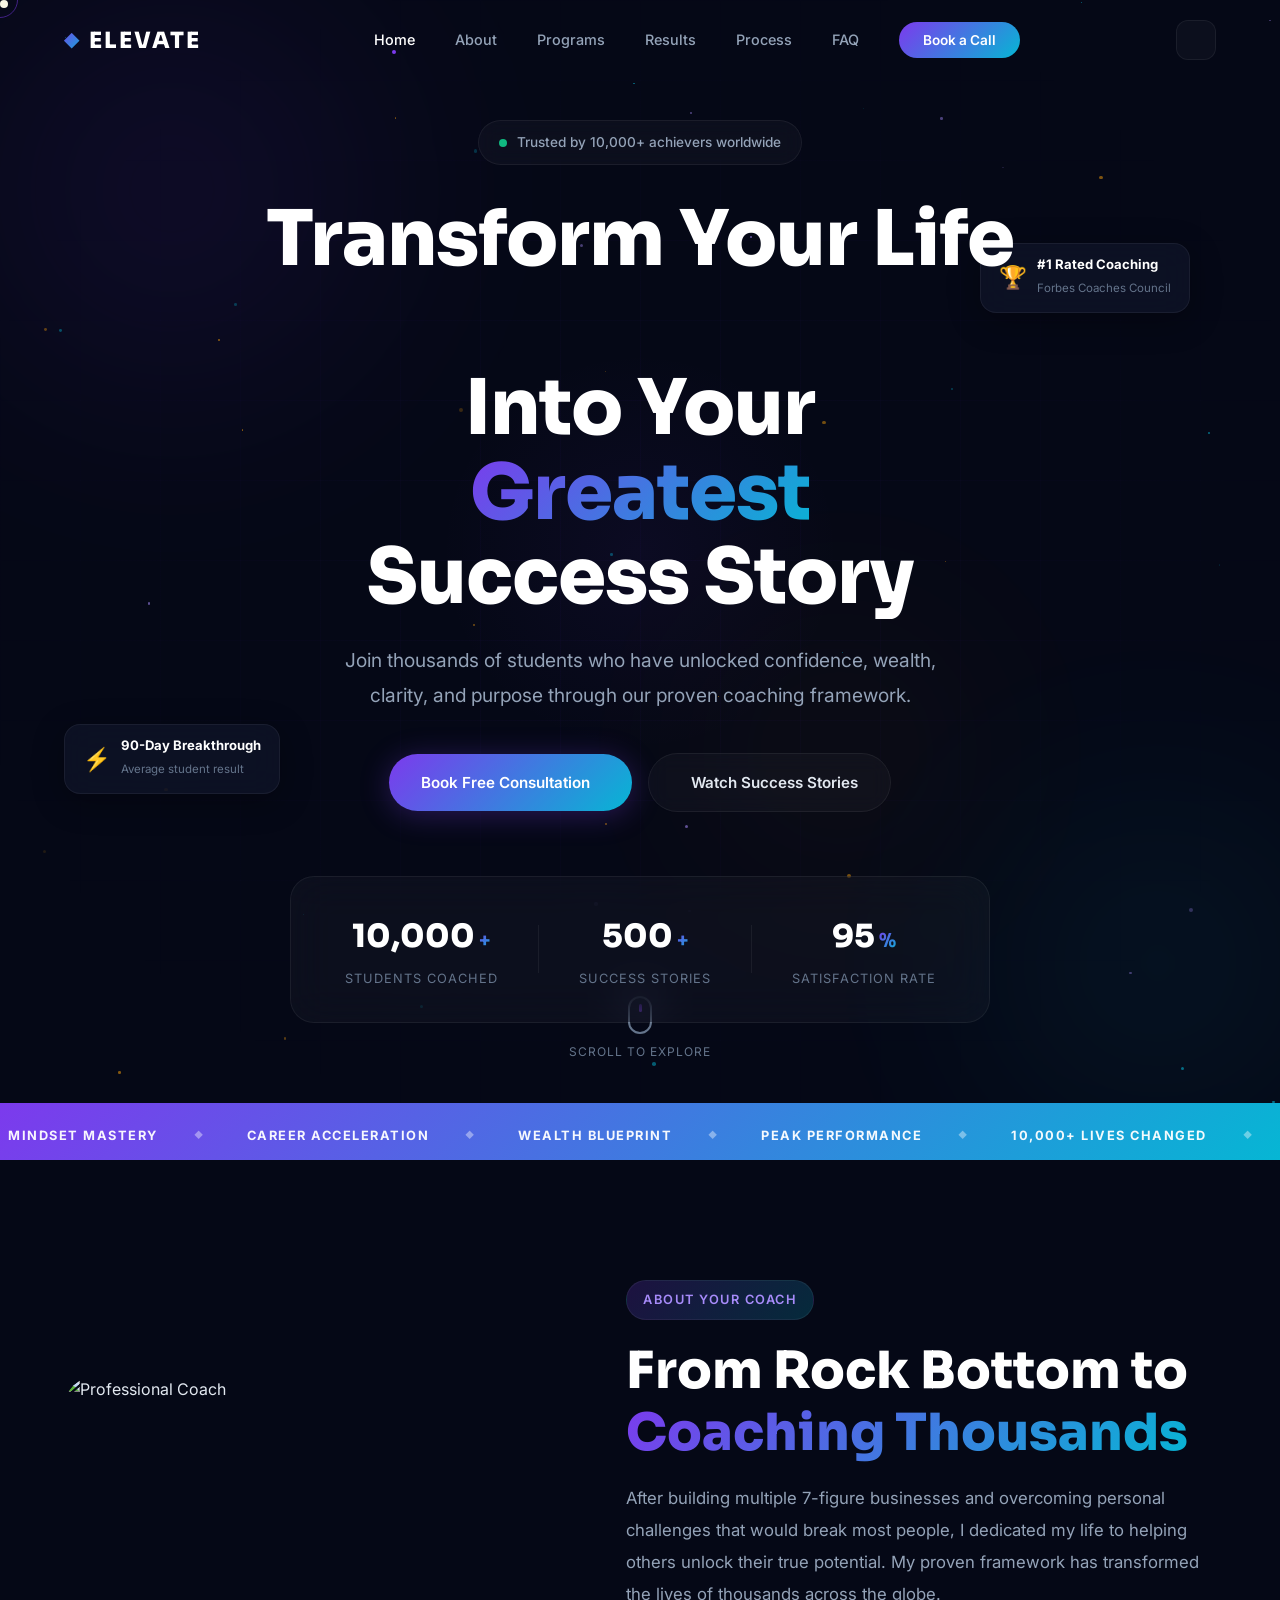
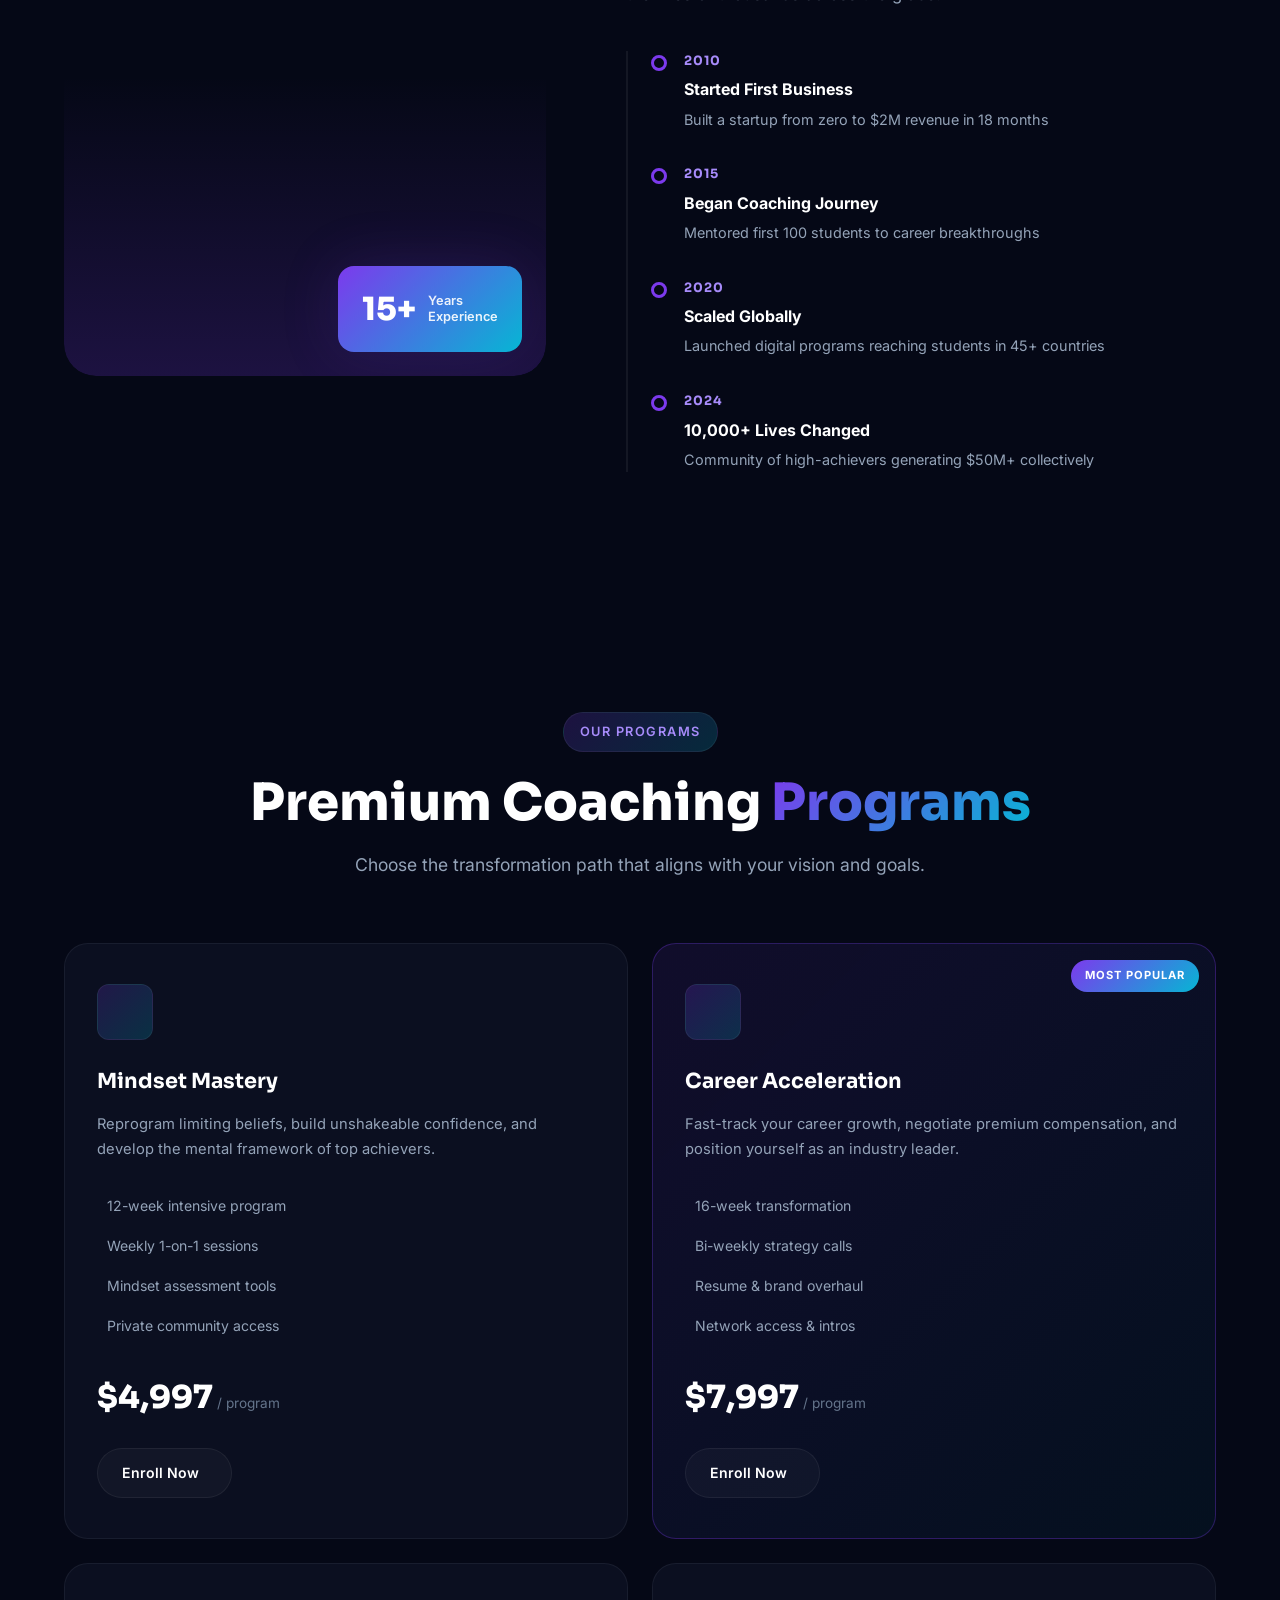
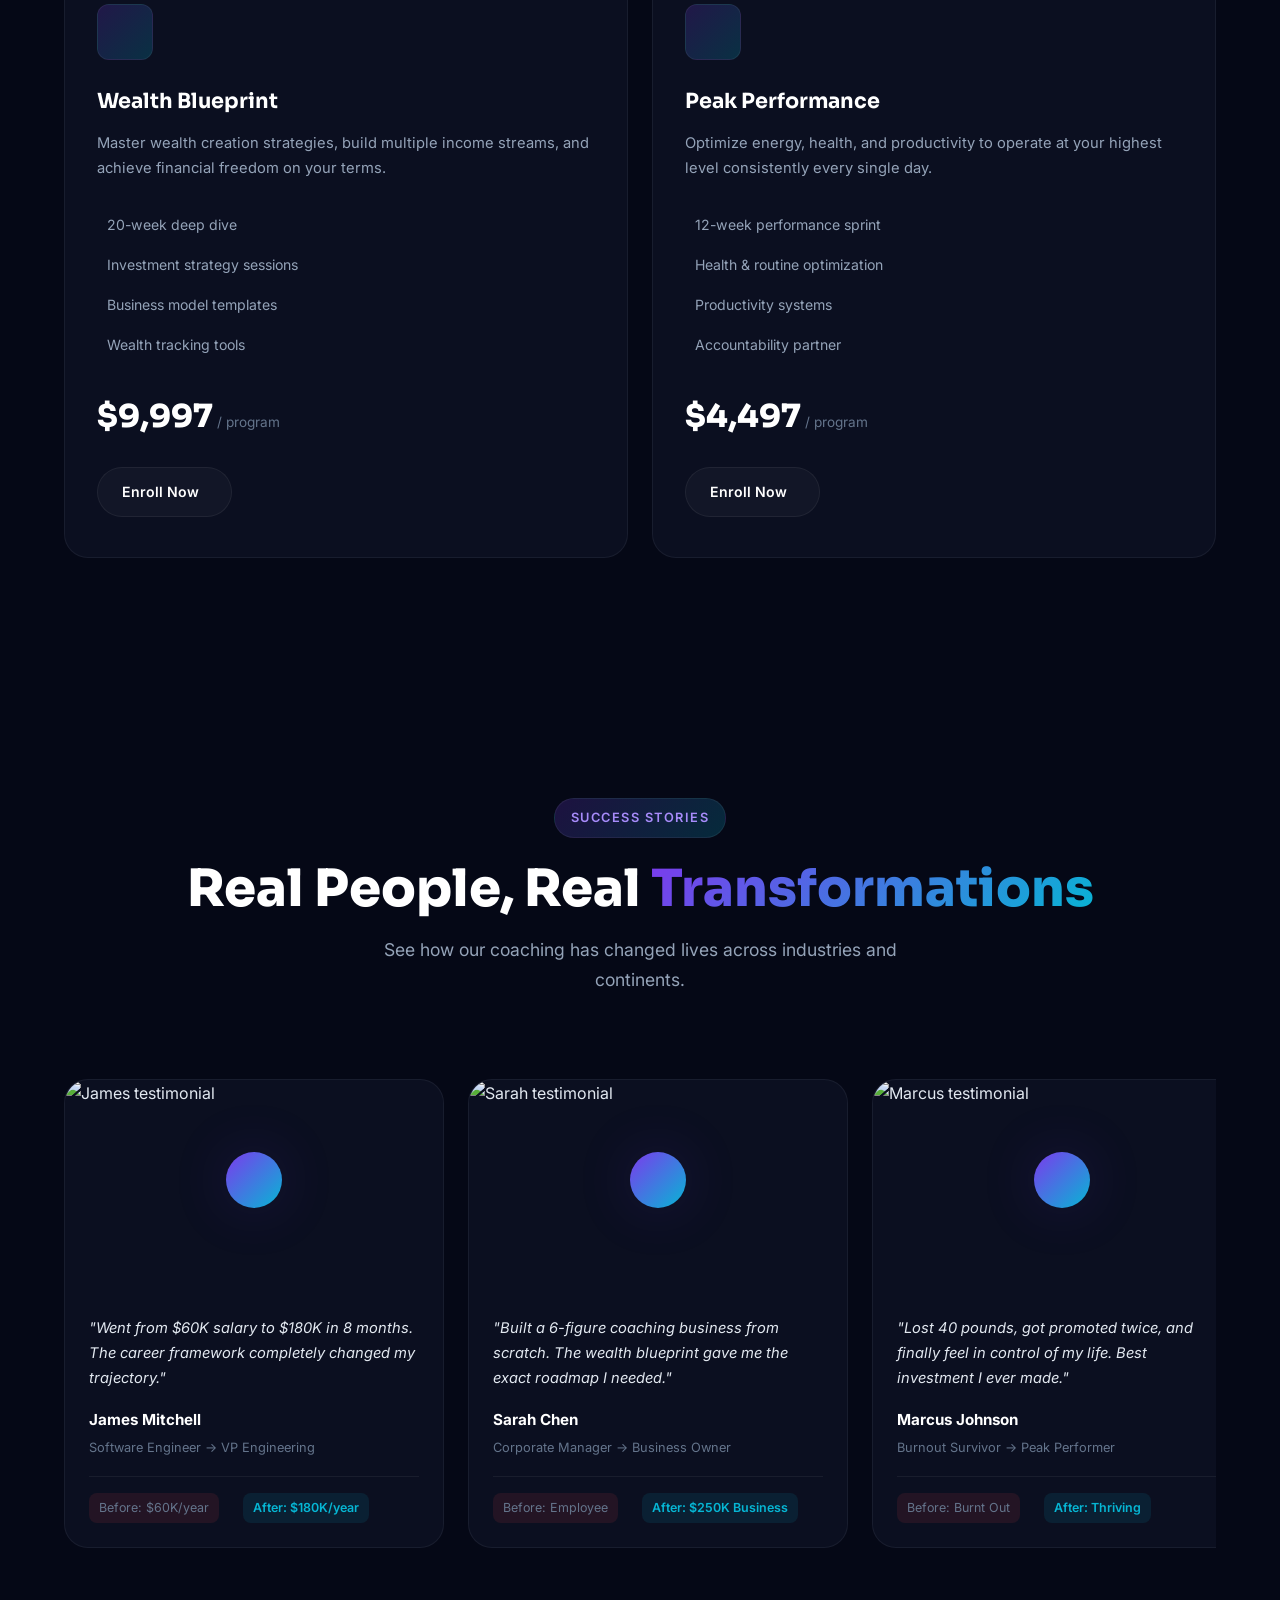
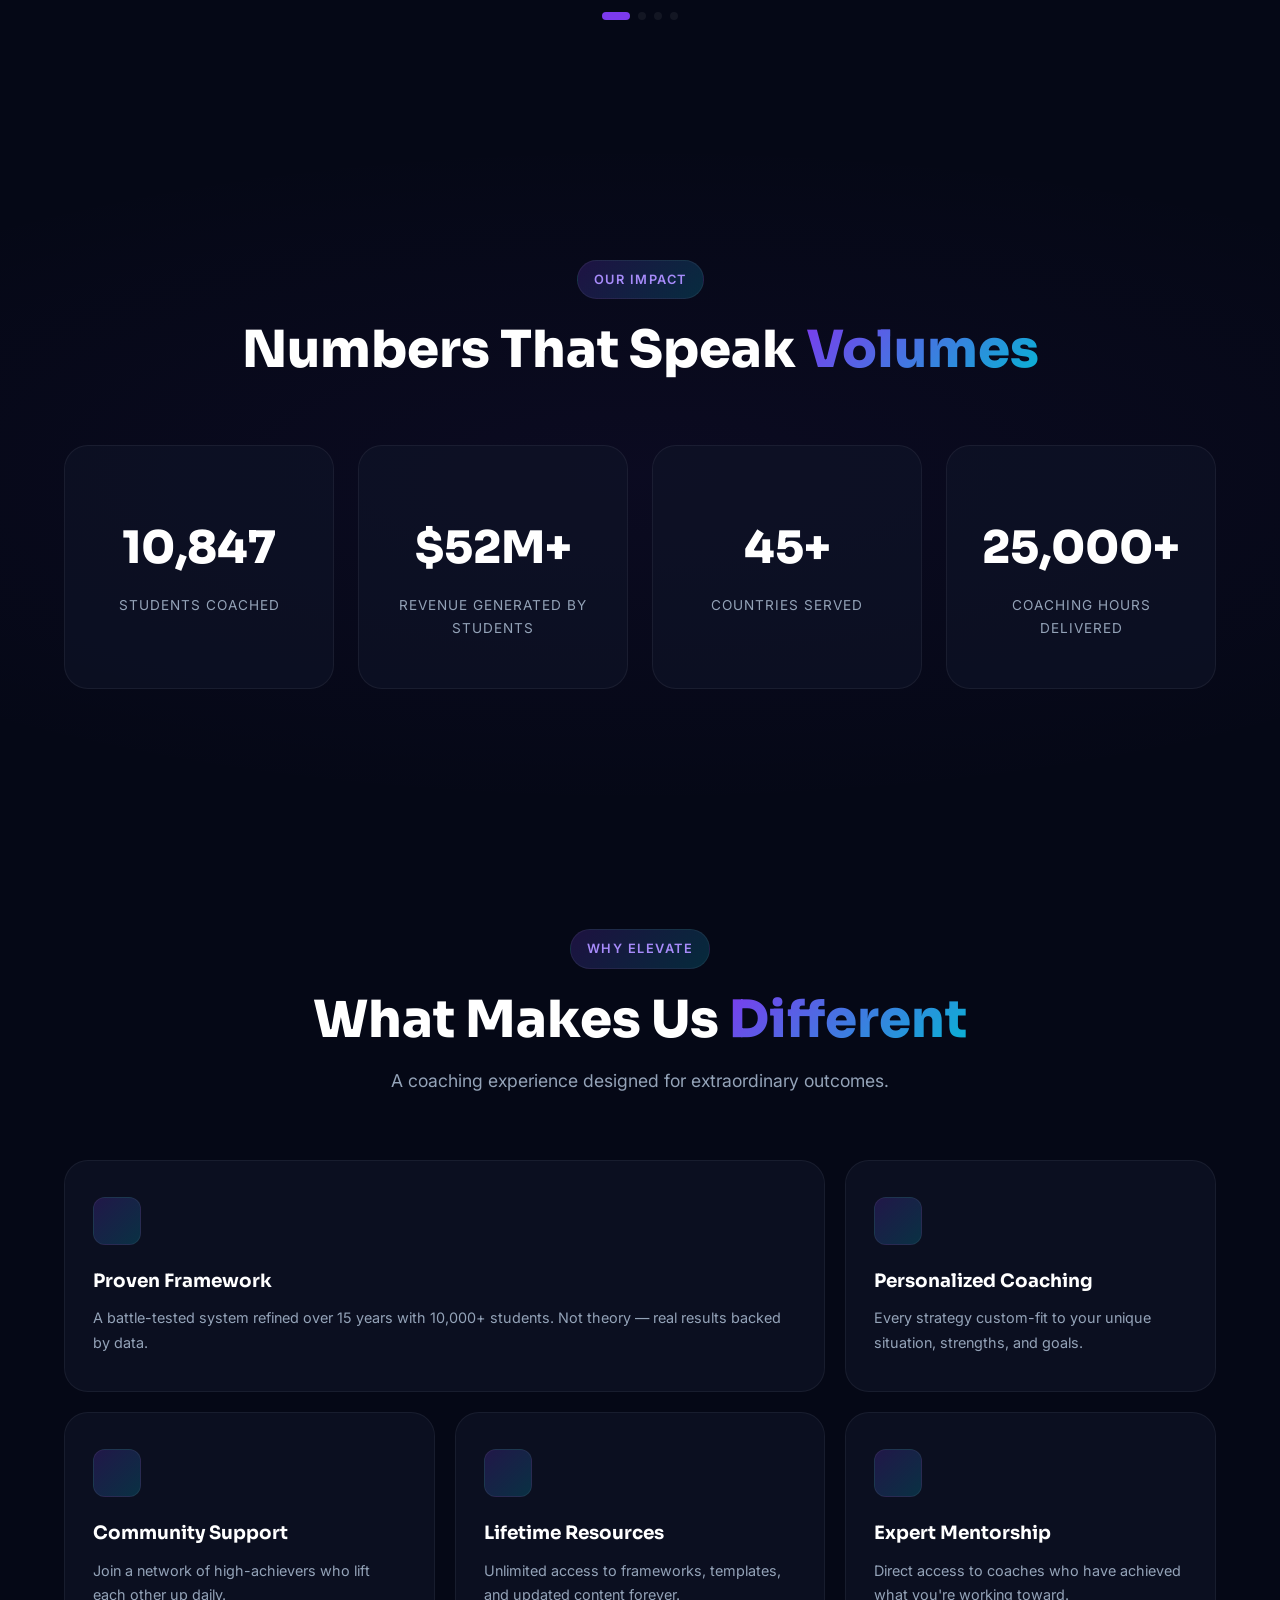
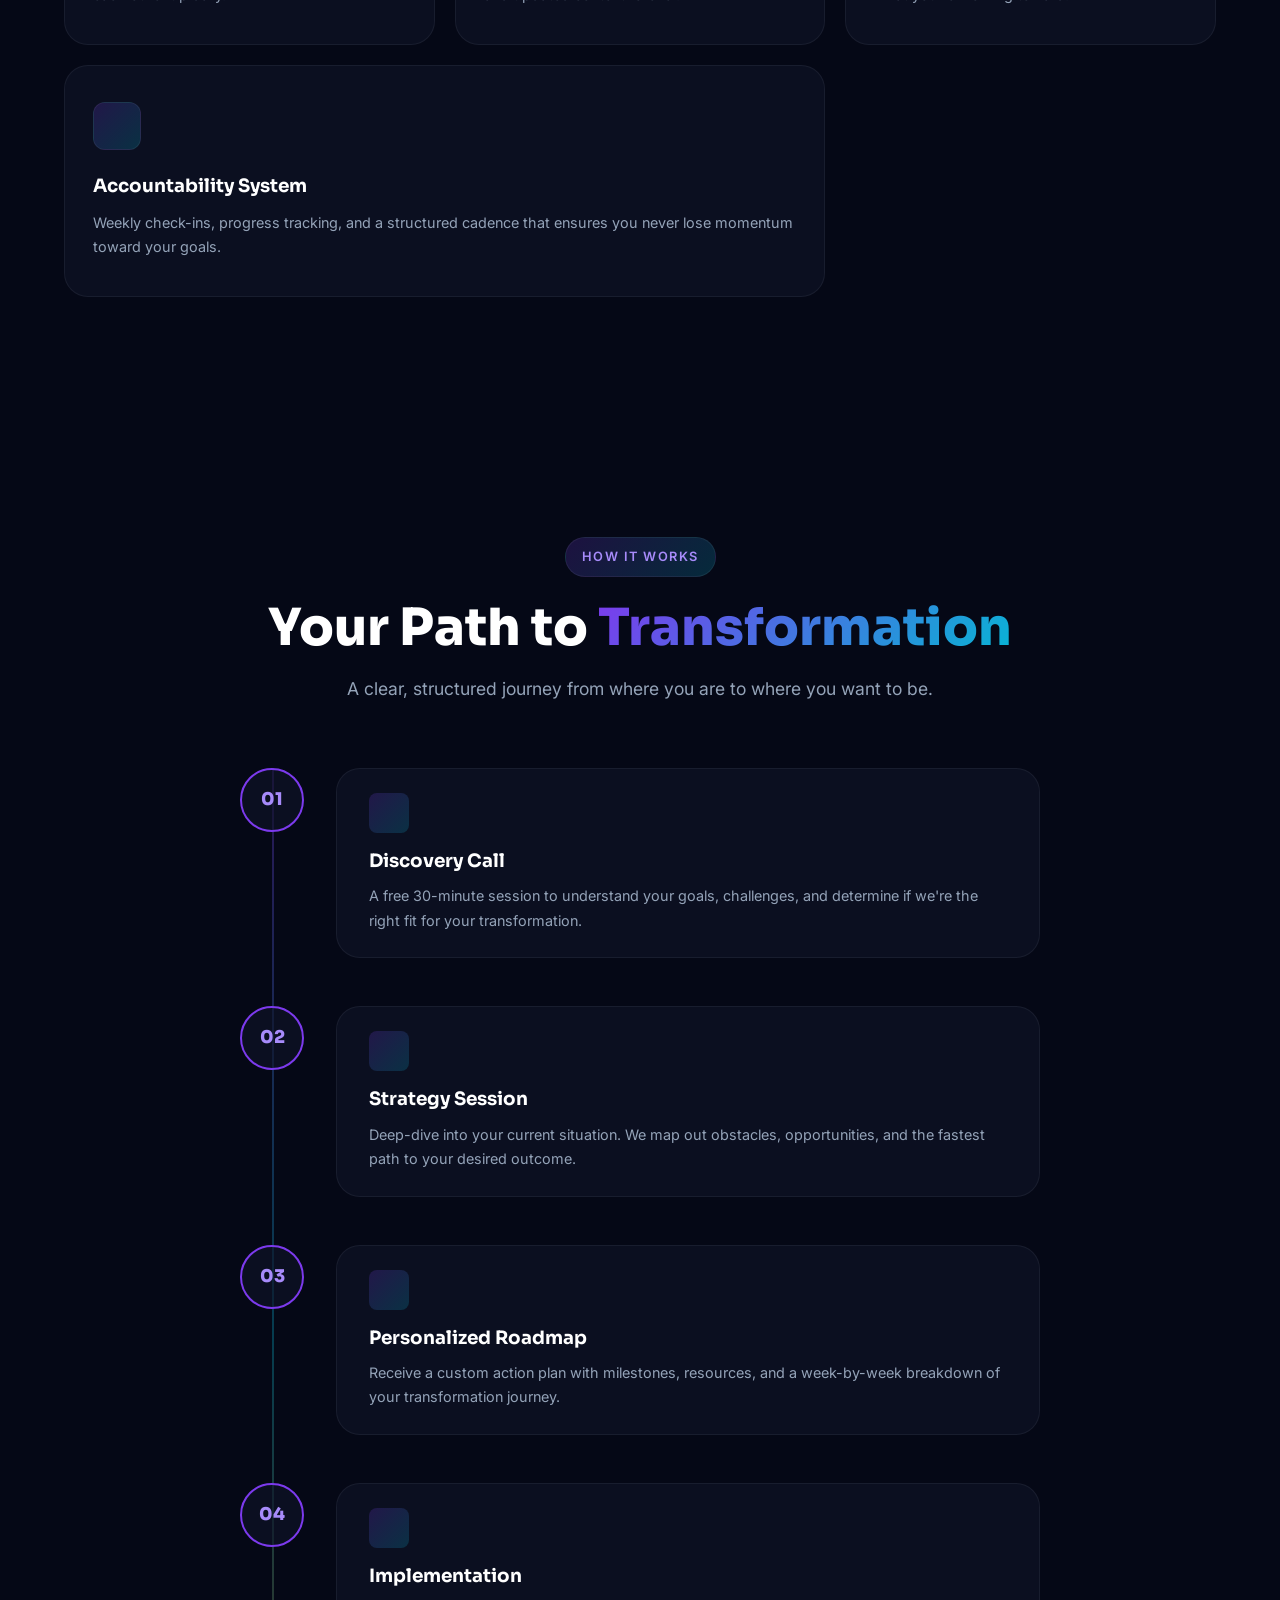
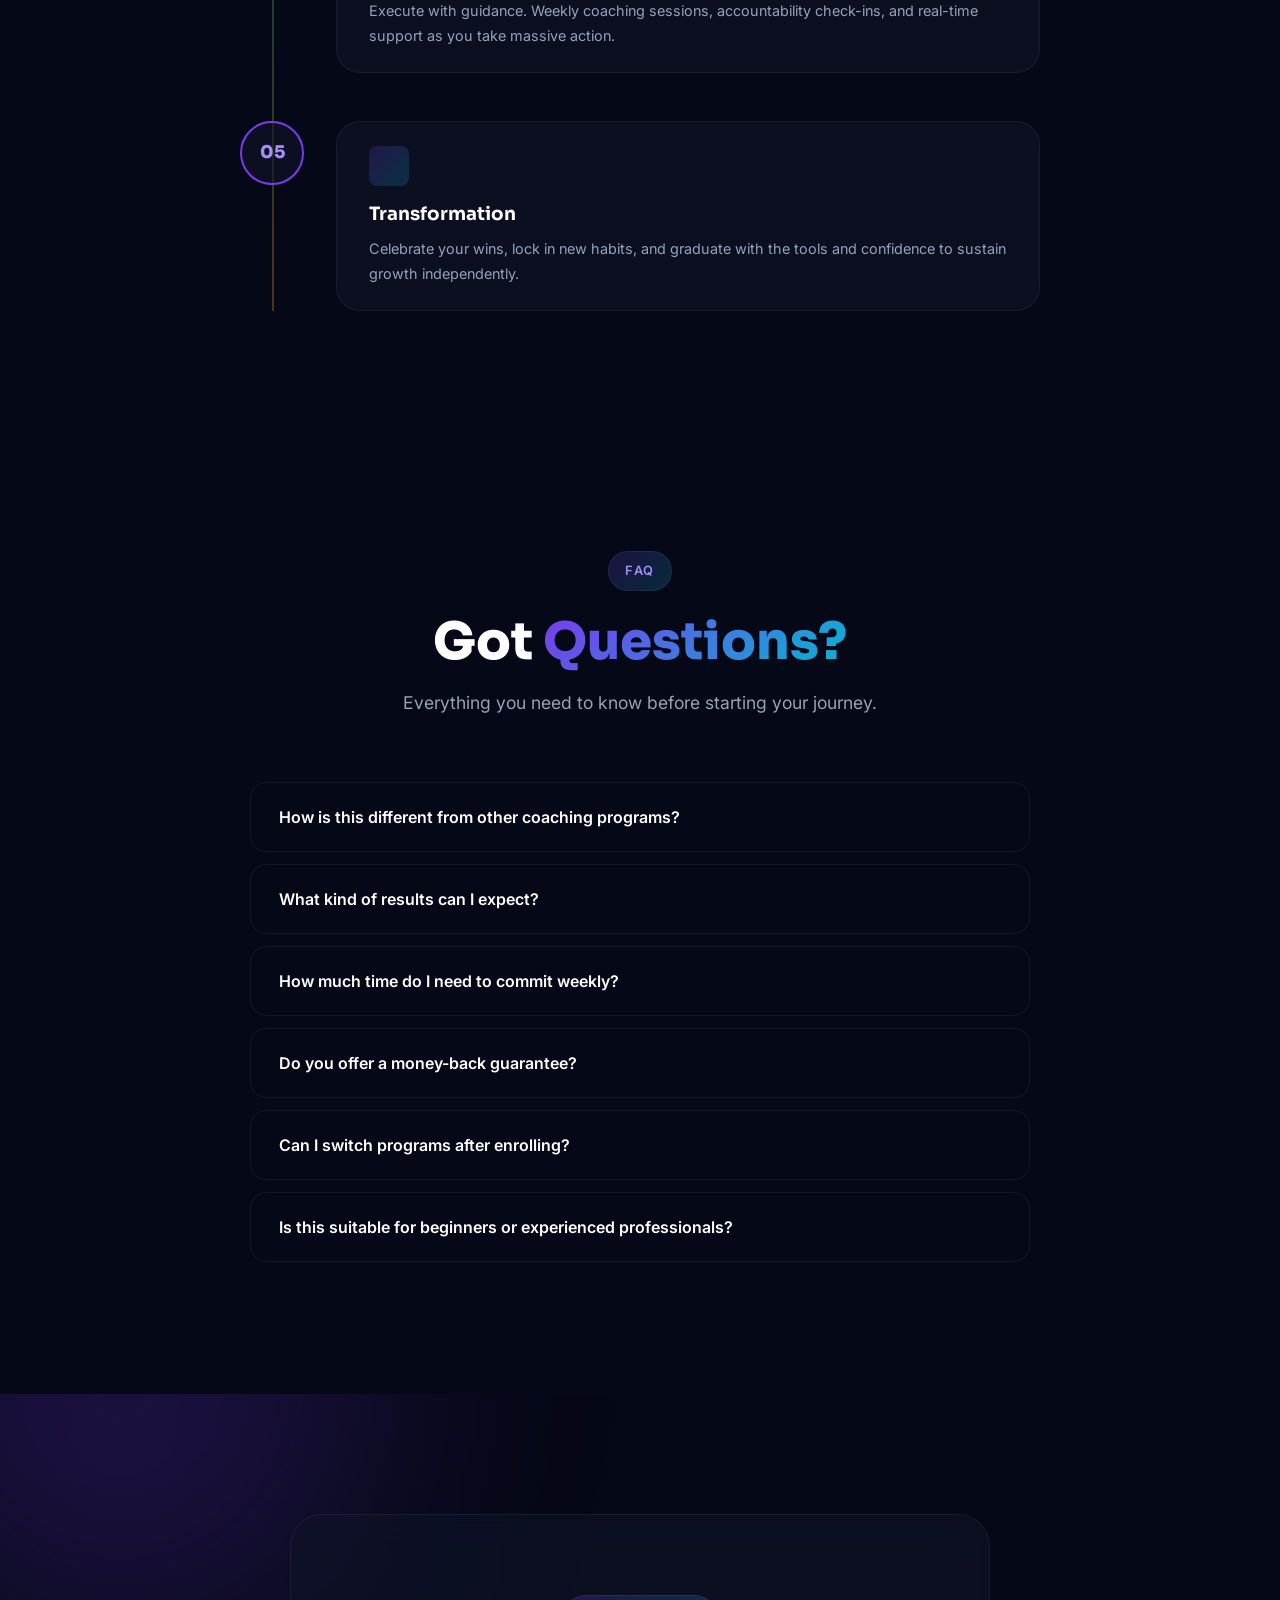
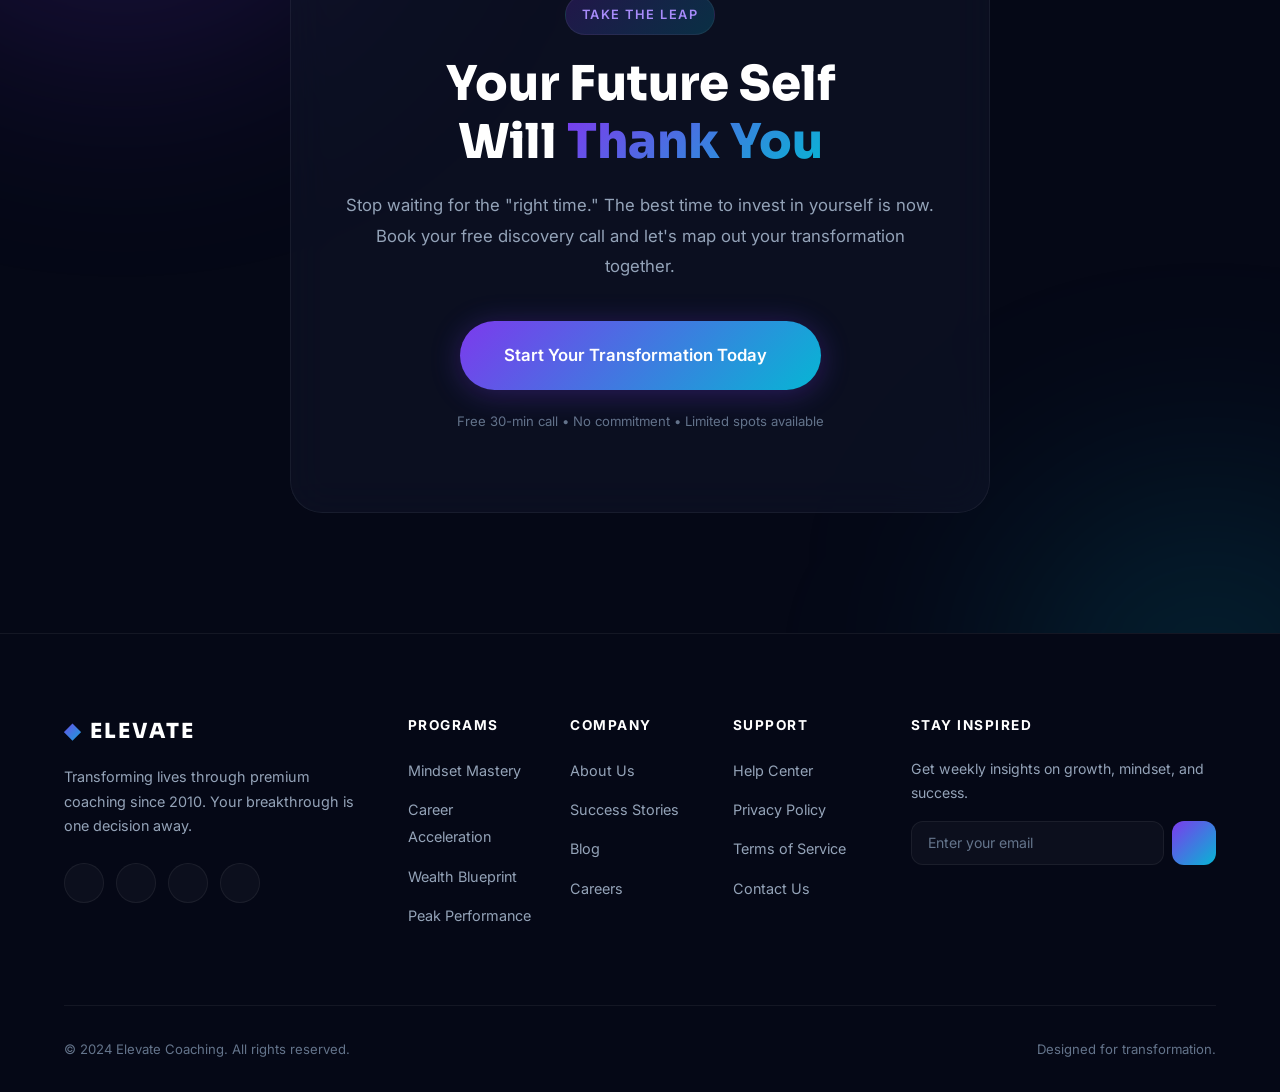
==== commit de95cbf5: "feat: add light theme, UI/UX improvements, and advanced animations - Full light/dark theme toggle wi" ====
--- a/Coaching Website/index.html
+++ b/Coaching Website/index.html
@@ -20,6 +20,9 @@
   <link rel="stylesheet" href="css/responsive.css" />
 </head>
 <body>
+
+  <!-- ========== SCROLL PROGRESS BAR ========== -->
+  <div class="scroll-progress-bar" id="scroll-progress"></div>
 
   <!-- ========== PRELOADER ========== -->
   <div class="preloader" id="preloader">
@@ -56,11 +59,16 @@
         </li>
       </ul>
 
-      <button class="nav__toggle" id="nav-toggle" aria-label="Toggle menu">
-        <span></span>
-        <span></span>
-        <span></span>
-      </button>
+      <div class="nav__actions">
+        <button class="nav__theme-toggle magnetic-btn" id="theme-toggle" aria-label="Toggle light/dark theme">
+          <i class="ri-sun-line" id="theme-icon"></i>
+        </button>
+        <button class="nav__toggle" id="nav-toggle" aria-label="Toggle menu">
+          <span></span>
+          <span></span>
+          <span></span>
+        </button>
+      </div>
     </nav>
   </header>
 
@@ -73,6 +81,21 @@
         <div class="hero__gradient-orb hero__gradient-orb--3"></div>
         <div class="hero__particles" id="hero-particles"></div>
         <div class="hero__grid-lines"></div>
+        <div class="hero__spotlight" id="hero-spotlight"></div>
+        <div class="hero__float-badge hero__float-badge--1" data-animate="fade-left" data-delay="600">
+          <span class="hero__float-badge-icon">🏆</span>
+          <div class="hero__float-badge-text">
+            <strong>#1 Rated Coaching</strong>
+            <span>Forbes Coaches Council</span>
+          </div>
+        </div>
+        <div class="hero__float-badge hero__float-badge--2" data-animate="fade-right" data-delay="700">
+          <span class="hero__float-badge-icon">⚡</span>
+          <div class="hero__float-badge-text">
+            <strong>90-Day Breakthrough</strong>
+            <span>Average student result</span>
+          </div>
+        </div>
       </div>
 
       <div class="hero__content container">
@@ -81,7 +104,7 @@
           Trusted by 10,000+ achievers worldwide
         </div>
 
-        <h1 class="hero__title" data-animate="fade-up" data-delay="100">
+        <h1 class="hero__title" id="hero-title" data-animate="fade-up" data-delay="100">
           Transform Your Life<br />
           Into Your <span class="hero__title-gradient">Greatest</span><br />
           Success Story
@@ -131,6 +154,41 @@
         <span>Scroll to explore</span>
       </div>
     </section>
+
+    <!-- ========== SOCIAL PROOF TICKER ========== -->
+    <div class="ticker" aria-hidden="true">
+      <div class="ticker__track">
+        <span class="ticker__item"><i class="ri-star-fill"></i> Mindset Mastery</span>
+        <span class="ticker__dot">◆</span>
+        <span class="ticker__item"><i class="ri-rocket-2-line"></i> Career Acceleration</span>
+        <span class="ticker__dot">◆</span>
+        <span class="ticker__item"><i class="ri-money-dollar-circle-line"></i> Wealth Blueprint</span>
+        <span class="ticker__dot">◆</span>
+        <span class="ticker__item"><i class="ri-flashlight-line"></i> Peak Performance</span>
+        <span class="ticker__dot">◆</span>
+        <span class="ticker__item"><i class="ri-user-star-line"></i> 10,000+ Lives Changed</span>
+        <span class="ticker__dot">◆</span>
+        <span class="ticker__item"><i class="ri-global-line"></i> 45+ Countries Served</span>
+        <span class="ticker__dot">◆</span>
+        <span class="ticker__item"><i class="ri-award-line"></i> 95% Satisfaction Rate</span>
+        <span class="ticker__dot">◆</span>
+        <!-- Duplicate for seamless loop -->
+        <span class="ticker__item"><i class="ri-star-fill"></i> Mindset Mastery</span>
+        <span class="ticker__dot">◆</span>
+        <span class="ticker__item"><i class="ri-rocket-2-line"></i> Career Acceleration</span>
+        <span class="ticker__dot">◆</span>
+        <span class="ticker__item"><i class="ri-money-dollar-circle-line"></i> Wealth Blueprint</span>
+        <span class="ticker__dot">◆</span>
+        <span class="ticker__item"><i class="ri-flashlight-line"></i> Peak Performance</span>
+        <span class="ticker__dot">◆</span>
+        <span class="ticker__item"><i class="ri-user-star-line"></i> 10,000+ Lives Changed</span>
+        <span class="ticker__dot">◆</span>
+        <span class="ticker__item"><i class="ri-global-line"></i> 45+ Countries Served</span>
+        <span class="ticker__dot">◆</span>
+        <span class="ticker__item"><i class="ri-award-line"></i> 95% Satisfaction Rate</span>
+        <span class="ticker__dot">◆</span>
+      </div>
+    </div>
 
     <!-- ========== ABOUT SECTION ========== -->
     <section class="about" id="about">
--- a/Coaching Website/css/style.css
+++ b/Coaching Website/css/style.css
@@ -57,6 +57,258 @@
   --transition-spring: 0.5s cubic-bezier(0.175, 0.885, 0.32, 1.275);
 }
 
+/* ========== LIGHT THEME ========== */
+[data-theme="light"] {
+  --color-bg: #F7F4FF;
+  --color-bg-secondary: #EDE9FE;
+  --color-bg-card: rgba(255, 255, 255, 0.9);
+  --color-bg-glass: rgba(255, 255, 255, 0.7);
+  --color-primary: #7C3AED;
+  --color-primary-light: #6D28D9;
+  --color-secondary: #0891B2;
+  --color-accent: #D97706;
+  --color-white: #0F172A;
+  --color-text: #1E293B;
+  --color-text-muted: #475569;
+  --color-text-subtle: #94A3B8;
+  --color-border: rgba(124, 58, 237, 0.12);
+  --color-border-hover: rgba(124, 58, 237, 0.35);
+  --gradient-glow: linear-gradient(135deg, rgba(124, 58, 237, 0.08), rgba(6, 182, 212, 0.06));
+  --shadow-card: 0 4px 24px rgba(124, 58, 237, 0.06);
+  --shadow-glow: 0 0 60px rgba(124, 58, 237, 0.1);
+  --shadow-glow-strong: 0 0 100px rgba(124, 58, 237, 0.18);
+}
+
+[data-theme="light"] body {
+  background-color: var(--color-bg);
+}
+
+[data-theme="light"] .header.scrolled {
+  background: rgba(247, 244, 255, 0.92);
+  border-bottom-color: rgba(124, 58, 237, 0.1);
+}
+
+[data-theme="light"] .nav__toggle span {
+  background: var(--color-text);
+}
+
+[data-theme="light"] .nav__menu {
+  background: rgba(247, 244, 255, 0.98) !important;
+  border-left-color: rgba(124, 58, 237, 0.12) !important;
+}
+
+[data-theme="light"] .hero {
+  background: linear-gradient(160deg, #F7F4FF 0%, #EDE9FE 40%, #E0F2FE 100%);
+}
+
+[data-theme="light"] .hero__gradient-orb--1 {
+  background: radial-gradient(circle, rgba(124, 58, 237, 0.18), transparent 70%);
+  opacity: 0.8;
+}
+
+[data-theme="light"] .hero__gradient-orb--2 {
+  background: radial-gradient(circle, rgba(6, 182, 212, 0.15), transparent 70%);
+  opacity: 0.8;
+}
+
+[data-theme="light"] .hero__gradient-orb--3 {
+  background: radial-gradient(circle, rgba(245, 158, 11, 0.1), transparent 70%);
+}
+
+[data-theme="light"] .hero__grid-lines {
+  background-image:
+    linear-gradient(rgba(124, 58, 237, 0.05) 1px, transparent 1px),
+    linear-gradient(90deg, rgba(124, 58, 237, 0.05) 1px, transparent 1px);
+}
+
+[data-theme="light"] .hero__badge {
+  background: rgba(255, 255, 255, 0.8);
+  border-color: rgba(124, 58, 237, 0.2);
+  color: var(--color-primary);
+}
+
+[data-theme="light"] .hero__stats {
+  background: rgba(255, 255, 255, 0.75);
+  border-color: rgba(124, 58, 237, 0.15);
+  box-shadow: 0 8px 32px rgba(124, 58, 237, 0.08);
+}
+
+[data-theme="light"] .hero__scroll-mouse {
+  border-color: rgba(100, 116, 139, 0.5);
+}
+
+[data-theme="light"] .hero__float-badge {
+  background: rgba(255, 255, 255, 0.85);
+  border-color: rgba(124, 58, 237, 0.15);
+  box-shadow: 0 8px 32px rgba(124, 58, 237, 0.1);
+}
+
+[data-theme="light"] .btn--glass {
+  background: rgba(255, 255, 255, 0.6);
+  border-color: rgba(124, 58, 237, 0.2);
+  color: var(--color-text);
+}
+
+[data-theme="light"] .btn--glass:hover {
+  background: rgba(124, 58, 237, 0.06);
+  border-color: rgba(124, 58, 237, 0.35);
+}
+
+[data-theme="light"] .about {
+  background: var(--color-bg);
+}
+
+[data-theme="light"] .about__img-glow {
+  background: linear-gradient(180deg, transparent 50%, rgba(124, 58, 237, 0.12));
+}
+
+[data-theme="light"] .about__timeline {
+  border-left-color: rgba(124, 58, 237, 0.2);
+}
+
+[data-theme="light"] .about__timeline-item::before {
+  background: var(--color-bg);
+}
+
+[data-theme="light"] .programs {
+  background: linear-gradient(180deg, var(--color-bg) 0%, #EDE9FE 100%);
+}
+
+[data-theme="light"] .program-card {
+  background: rgba(255, 255, 255, 0.85);
+  box-shadow: 0 4px 24px rgba(124, 58, 237, 0.06);
+}
+
+[data-theme="light"] .program-card--featured {
+  background: linear-gradient(135deg, rgba(124, 58, 237, 0.06), rgba(6, 182, 212, 0.04));
+  box-shadow: 0 8px 40px rgba(124, 58, 237, 0.12);
+}
+
+[data-theme="light"] .program-card__icon {
+  background: rgba(124, 58, 237, 0.08);
+}
+
+[data-theme="light"] .program-card__btn {
+  background: rgba(124, 58, 237, 0.06);
+  border-color: rgba(124, 58, 237, 0.2);
+  color: var(--color-primary);
+}
+
+[data-theme="light"] .stories {
+  background: linear-gradient(180deg, #EDE9FE 0%, var(--color-bg) 100%);
+}
+
+[data-theme="light"] .story-card {
+  background: rgba(255, 255, 255, 0.9);
+  box-shadow: 0 4px 24px rgba(124, 58, 237, 0.06);
+}
+
+[data-theme="light"] .results {
+  background: var(--color-bg);
+}
+
+[data-theme="light"] .result-card {
+  background: rgba(255, 255, 255, 0.85);
+  box-shadow: 0 4px 20px rgba(124, 58, 237, 0.05);
+}
+
+[data-theme="light"] .why {
+  background: linear-gradient(180deg, var(--color-bg) 0%, #EDE9FE 100%);
+}
+
+[data-theme="light"] .bento-card {
+  background: rgba(255, 255, 255, 0.85);
+  box-shadow: 0 4px 20px rgba(124, 58, 237, 0.05);
+}
+
+[data-theme="light"] .process {
+  background: linear-gradient(180deg, #EDE9FE 0%, var(--color-bg) 100%);
+}
+
+[data-theme="light"] .process__step-number {
+  background: rgba(255, 255, 255, 0.9);
+}
+
+[data-theme="light"] .process__step-content {
+  background: rgba(255, 255, 255, 0.85);
+  box-shadow: 0 4px 20px rgba(124, 58, 237, 0.05);
+}
+
+[data-theme="light"] .faq__item {
+  background: rgba(255, 255, 255, 0.7);
+}
+
+[data-theme="light"] .faq__item.active {
+  background: rgba(255, 255, 255, 0.9);
+  box-shadow: 0 4px 20px rgba(124, 58, 237, 0.08);
+}
+
+[data-theme="light"] .cta {
+  background: linear-gradient(135deg, #EDE9FE 0%, #E0F2FE 100%);
+}
+
+[data-theme="light"] .cta__content {
+  background: rgba(255, 255, 255, 0.85);
+  border-color: rgba(124, 58, 237, 0.15);
+  box-shadow: 0 20px 60px rgba(124, 58, 237, 0.1);
+}
+
+[data-theme="light"] .footer {
+  background: #EDE9FE;
+  border-top-color: rgba(124, 58, 237, 0.12);
+}
+
+[data-theme="light"] .footer__social {
+  background: rgba(255, 255, 255, 0.7);
+}
+
+[data-theme="light"] .footer__input {
+  background: rgba(255, 255, 255, 0.8);
+  border-color: rgba(124, 58, 237, 0.15);
+  color: var(--color-text);
+}
+
+[data-theme="light"] .footer__input::placeholder {
+  color: var(--color-text-subtle);
+}
+
+[data-theme="light"] .footer__bottom {
+  border-top-color: rgba(124, 58, 237, 0.1);
+}
+
+[data-theme="light"] .preloader {
+  background: var(--color-bg);
+}
+
+[data-theme="light"] .ticker {
+  background: linear-gradient(90deg, #7C3AED, #0891B2);
+}
+
+[data-theme="light"] .cursor {
+  background: #0F172A;
+}
+
+[data-theme="light"] .cursor-follower {
+  border-color: rgba(124, 58, 237, 0.6);
+}
+
+[data-theme="light"] ::-webkit-scrollbar-track {
+  background: var(--color-bg);
+}
+
+/* ========== SCROLL PROGRESS BAR ========== */
+.scroll-progress-bar {
+  position: fixed;
+  top: 0;
+  left: 0;
+  width: 0%;
+  height: 3px;
+  background: var(--gradient-primary);
+  z-index: 100000;
+  transition: width 0.05s linear;
+  transform-origin: left;
+}
+
 /* ========== RESET & BASE ========== */
 *,
 *::before,
@@ -393,6 +645,35 @@
   transform: rotate(-45deg) translate(5px, -5px);
 }
 
+/* ========== THEME TOGGLE & NAV ACTIONS ========== */
+.nav__actions {
+  display: flex;
+  align-items: center;
+  gap: 8px;
+}
+
+.nav__theme-toggle {
+  width: 40px;
+  height: 40px;
+  display: flex;
+  align-items: center;
+  justify-content: center;
+  background: var(--color-bg-glass);
+  border: 1px solid var(--color-border);
+  border-radius: var(--radius-md);
+  font-size: 1.05rem;
+  color: var(--color-text-muted);
+  transition: var(--transition-base);
+  cursor: pointer;
+}
+
+.nav__theme-toggle:hover {
+  border-color: var(--color-primary);
+  color: var(--color-primary-light);
+  background: rgba(124, 58, 237, 0.1);
+  transform: rotate(20deg);
+}
+
 /* ========== HERO SECTION ========== */
 .hero {
   position: relative;
@@ -670,6 +951,119 @@
   50% { transform: translateY(8px); opacity: 0.3; }
 }
 
+/* ========== HERO SPOTLIGHT ========== */
+.hero__spotlight {
+  position: absolute;
+  inset: 0;
+  background: radial-gradient(
+    500px circle at var(--mouse-x, 50%) var(--mouse-y, 50%),
+    rgba(124, 58, 237, 0.06),
+    transparent 40%
+  );
+  pointer-events: none;
+  transition: background 0.1s ease;
+}
+
+/* ========== HERO FLOATING BADGES ========== */
+.hero__float-badge {
+  position: absolute;
+  display: flex;
+  align-items: center;
+  gap: 10px;
+  padding: 12px 18px;
+  background: rgba(15, 20, 40, 0.75);
+  border: 1px solid var(--color-border);
+  border-radius: var(--radius-lg);
+  backdrop-filter: blur(16px);
+  -webkit-backdrop-filter: blur(16px);
+  z-index: 3;
+  box-shadow: 0 8px 32px rgba(0, 0, 0, 0.3);
+}
+
+.hero__float-badge--1 {
+  top: 22%;
+  right: 7%;
+  animation: floatBadge 4s ease-in-out infinite;
+}
+
+.hero__float-badge--2 {
+  bottom: 28%;
+  left: 5%;
+  animation: floatBadge 4s ease-in-out 2s infinite;
+}
+
+.hero__float-badge-icon {
+  font-size: 1.4rem;
+  line-height: 1;
+}
+
+.hero__float-badge-text strong {
+  display: block;
+  font-size: 0.82rem;
+  font-weight: 700;
+  color: var(--color-white);
+  line-height: 1.3;
+}
+
+.hero__float-badge-text span {
+  font-size: 0.72rem;
+  color: var(--color-text-subtle);
+}
+
+@keyframes floatBadge {
+  0%, 100% { transform: translateY(0px); }
+  50% { transform: translateY(-10px); }
+}
+
+/* ========== SOCIAL PROOF TICKER ========== */
+.ticker {
+  width: 100%;
+  padding: 14px 0;
+  background: var(--gradient-primary);
+  overflow: hidden;
+  white-space: nowrap;
+  position: relative;
+  z-index: 5;
+}
+
+.ticker__track {
+  display: inline-flex;
+  align-items: center;
+  gap: 36px;
+  animation: tickerScroll 35s linear infinite;
+}
+
+.ticker:hover .ticker__track {
+  animation-play-state: paused;
+}
+
+.ticker__item {
+  display: inline-flex;
+  align-items: center;
+  gap: 8px;
+  font-size: 0.8rem;
+  font-weight: 700;
+  color: rgba(255, 255, 255, 0.95);
+  text-transform: uppercase;
+  letter-spacing: 1.5px;
+  white-space: nowrap;
+}
+
+.ticker__item i {
+  font-size: 0.9rem;
+  opacity: 0.8;
+}
+
+.ticker__dot {
+  color: rgba(255, 255, 255, 0.4);
+  font-size: 0.55rem;
+}
+
+@keyframes tickerScroll {
+  0% { transform: translateX(0); }
+  100% { transform: translateX(-50%); }
+}
+
 /* ========== ABOUT SECTION ========== */
 .about {
   padding: var(--section-padding) 0;
@@ -830,6 +1224,30 @@
   box-shadow: var(--shadow-glow);
 }
 
+/* Shimmer swipe on hover */
+.program-card::after {
+  content: '';
+  position: absolute;
+  top: 0;
+  left: -100%;
+  width: 60%;
+  height: 100%;
+  background: linear-gradient(
+    105deg,
+    transparent 30%,
+    rgba(255, 255, 255, 0.05) 50%,
+    transparent 70%
+  );
+  transform: skewX(-10deg);
+  transition: left 0.6s ease;
+  pointer-events: none;
+  border-radius: inherit;
+}
+
+.program-card:hover::after {
+  left: 150%;
+}
+
 .program-card__glow {
   position: absolute;
   top: 0;
@@ -1174,6 +1592,30 @@
   border-color: var(--color-border-hover);
   transform: translateY(-4px);
   box-shadow: var(--shadow-glow);
+}
+
+/* Shimmer on bento cards */
+.bento-card::after {
+  content: '';
+  position: absolute;
+  top: 0;
+  left: -100%;
+  width: 60%;
+  height: 100%;
+  background: linear-gradient(
+    105deg,
+    transparent 30%,
+    rgba(255, 255, 255, 0.04) 50%,
+    transparent 70%
+  );
+  transform: skewX(-10deg);
+  transition: left 0.6s ease;
+  pointer-events: none;
+  border-radius: inherit;
+}
+
+.bento-card:hover::after {
+  left: 150%;
 }
 
 .bento-card--large {
@@ -1622,6 +2064,81 @@
 }
 
 /* ========== SCROLL ANIMATIONS ========== */
+
+/* ========== WORD SPLIT ANIMATION ========== */
+.word-line {
+  overflow: hidden;
+  display: block;
+}
+
+.word-line .word {
+  display: inline-block;
+  transform: translateY(110%);
+  opacity: 0;
+  transition: transform 0.75s cubic-bezier(0.16, 1, 0.3, 1), opacity 0.5s ease;
+}
+
+.word-line.animated .word:nth-child(1) { transform: translateY(0); opacity: 1; transition-delay: 0.05s; }
+.word-line.animated .word:nth-child(2) { transform: translateY(0); opacity: 1; transition-delay: 0.12s; }
+.word-line.animated .word:nth-child(3) { transform: translateY(0); opacity: 1; transition-delay: 0.19s; }
+.word-line.animated .word:nth-child(4) { transform: translateY(0); opacity: 1; transition-delay: 0.26s; }
+.word-line.animated .word:nth-child(5) { transform: translateY(0); opacity: 1; transition-delay: 0.33s; }
+.word-line.animated .word:nth-child(6) { transform: translateY(0); opacity: 1; transition-delay: 0.40s; }
+
+/* ========== BUTTON RIPPLE ========== */
+.ripple-effect {
+  position: absolute;
+  width: 4px;
+  height: 4px;
+  background: rgba(255, 255, 255, 0.35);
+  border-radius: 50%;
+  transform: scale(0);
+  animation: rippleAnim 0.6s linear;
+  pointer-events: none;
+}
+
+@keyframes rippleAnim {
+  to {
+    transform: scale(180);
+    opacity: 0;
+  }
+}
+
+/* ========== RESULTS SECTION ENHANCED ========== */
+.results {
+  padding: var(--section-padding) 0;
+  position: relative;
+}
+
+.results::before {
+  content: '';
+  position: absolute;
+  inset: 0;
+  background: radial-gradient(ellipse 80% 50% at 50% 50%, rgba(124, 58, 237, 0.05), transparent);
+  pointer-events: none;
+}
+
+/* ========== STORIES NAVIGATION DOTS ========== */
+.stories__dots {
+  display: flex;
+  justify-content: center;
+  gap: 8px;
+  margin-top: 24px;
+}
+
+.stories__dot {
+  width: 8px;
+  height: 8px;
+  border-radius: var(--radius-full);
+  background: var(--color-border);
+  transition: var(--transition-base);
+  cursor: pointer;
+}
+
+.stories__dot.active {
+  width: 28px;
+  background: var(--color-primary);
+}
 [data-animate] {
   opacity: 0;
   transition: opacity 0.7s ease, transform 0.7s ease;
--- a/Coaching Website/css/responsive.css
+++ b/Coaching Website/css/responsive.css
@@ -78,6 +78,16 @@
     display: flex;
   }
 
+  .nav__actions {
+    gap: 4px;
+  }
+
+  .nav__theme-toggle {
+    width: 36px;
+    height: 36px;
+    font-size: 0.95rem;
+  }
+
   /* About */
   .about__layout {
     grid-template-columns: 1fr;
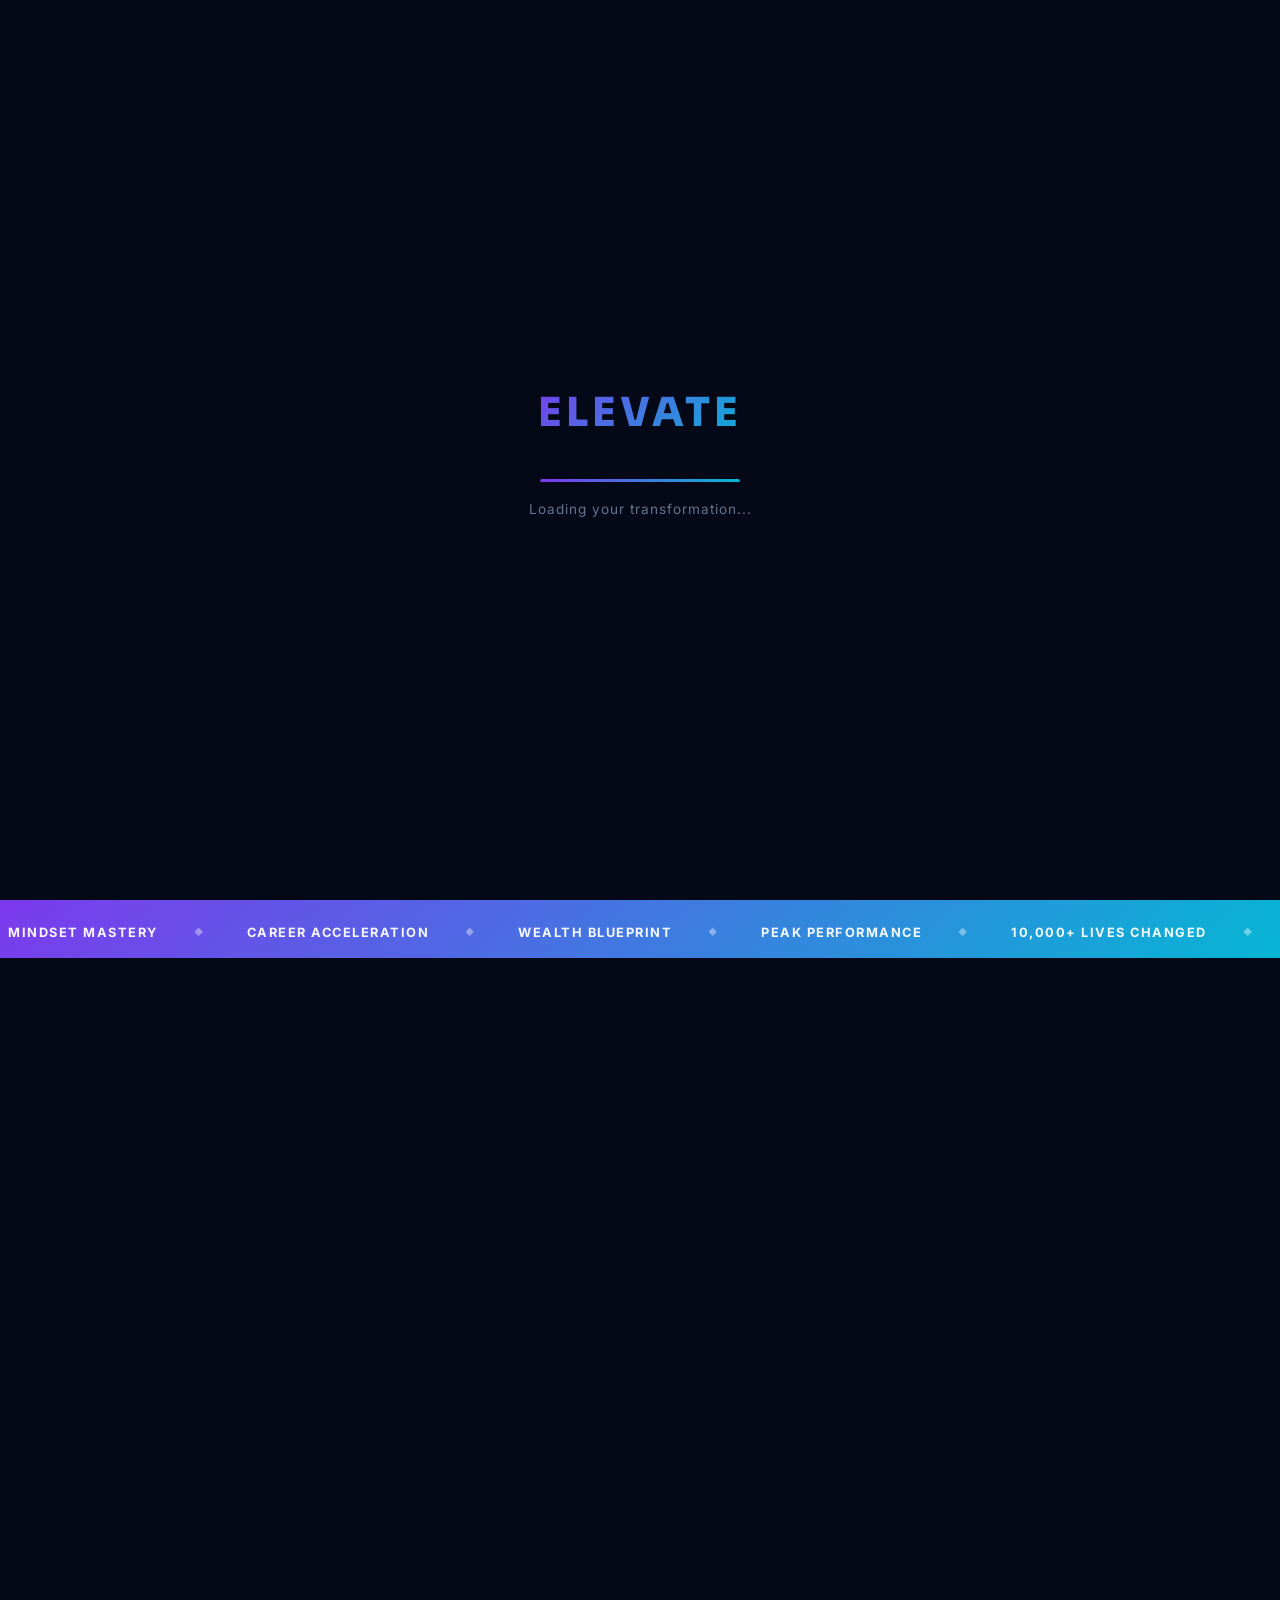
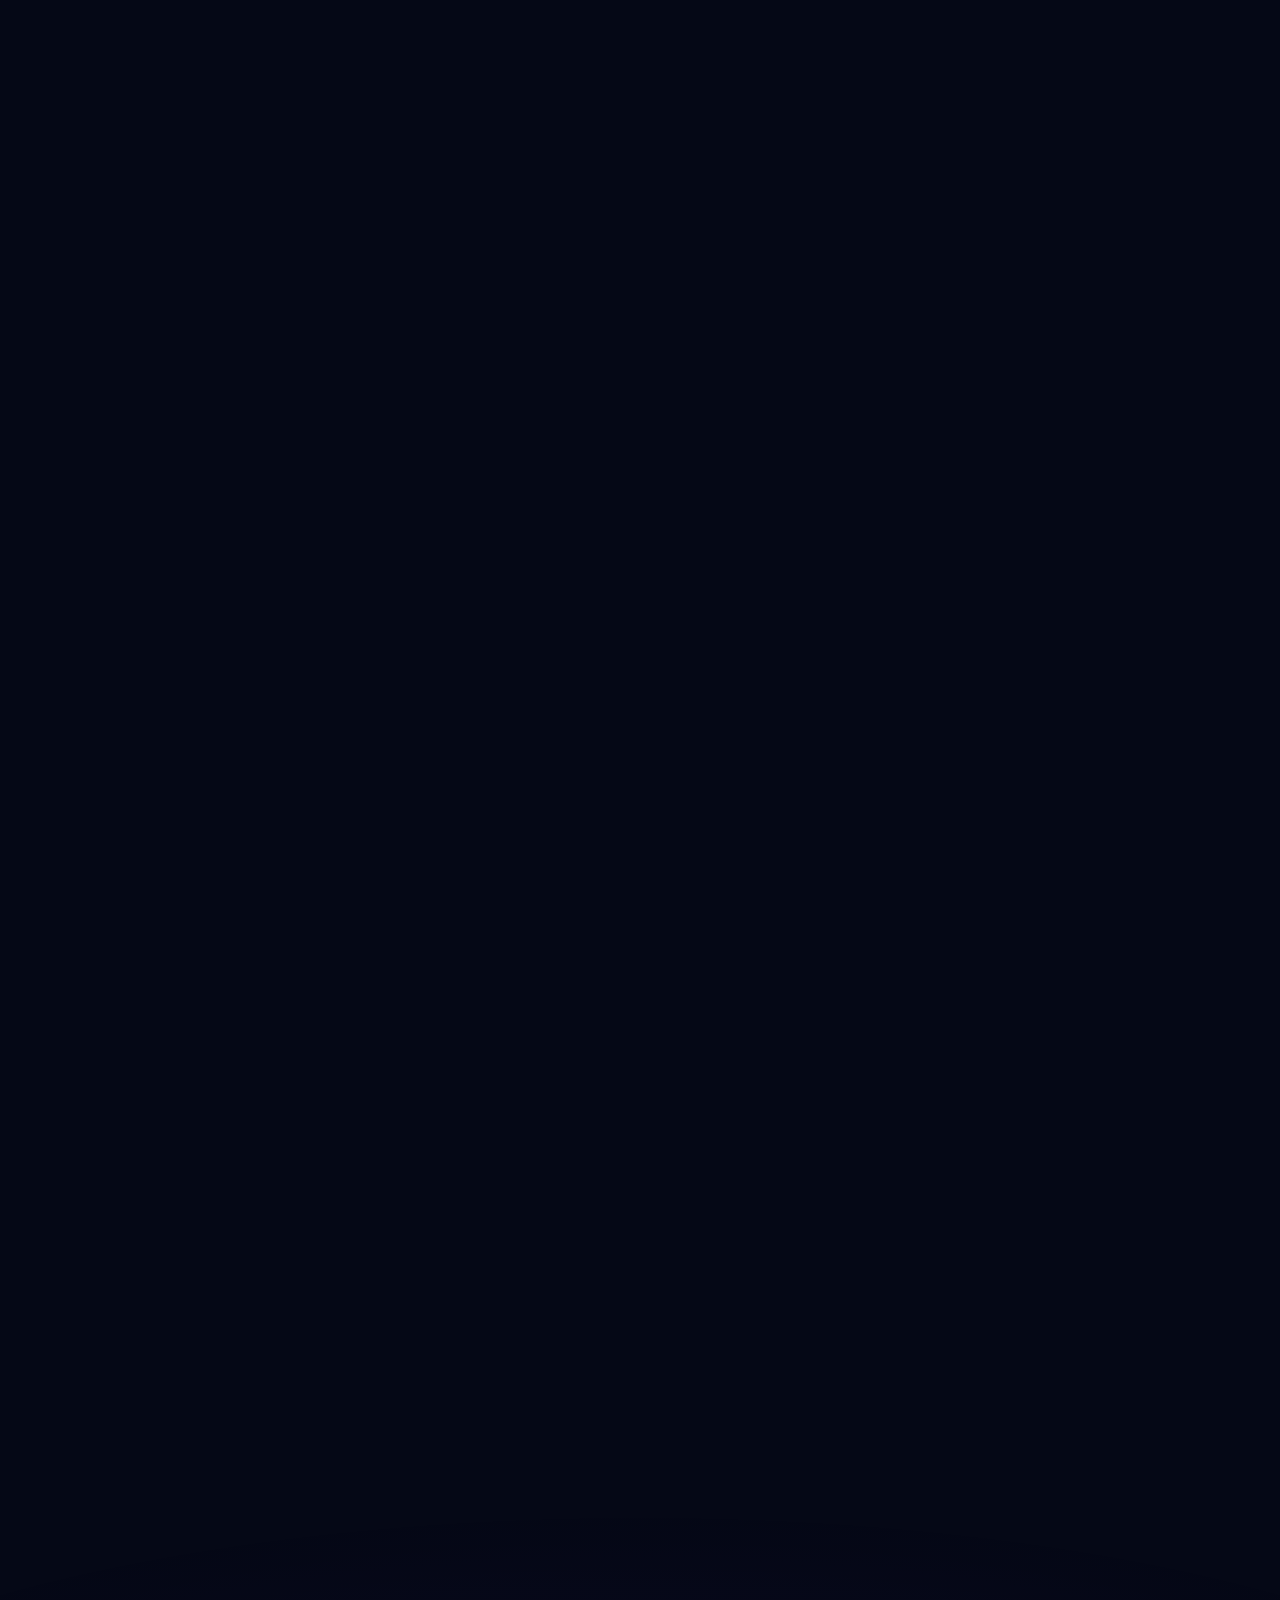
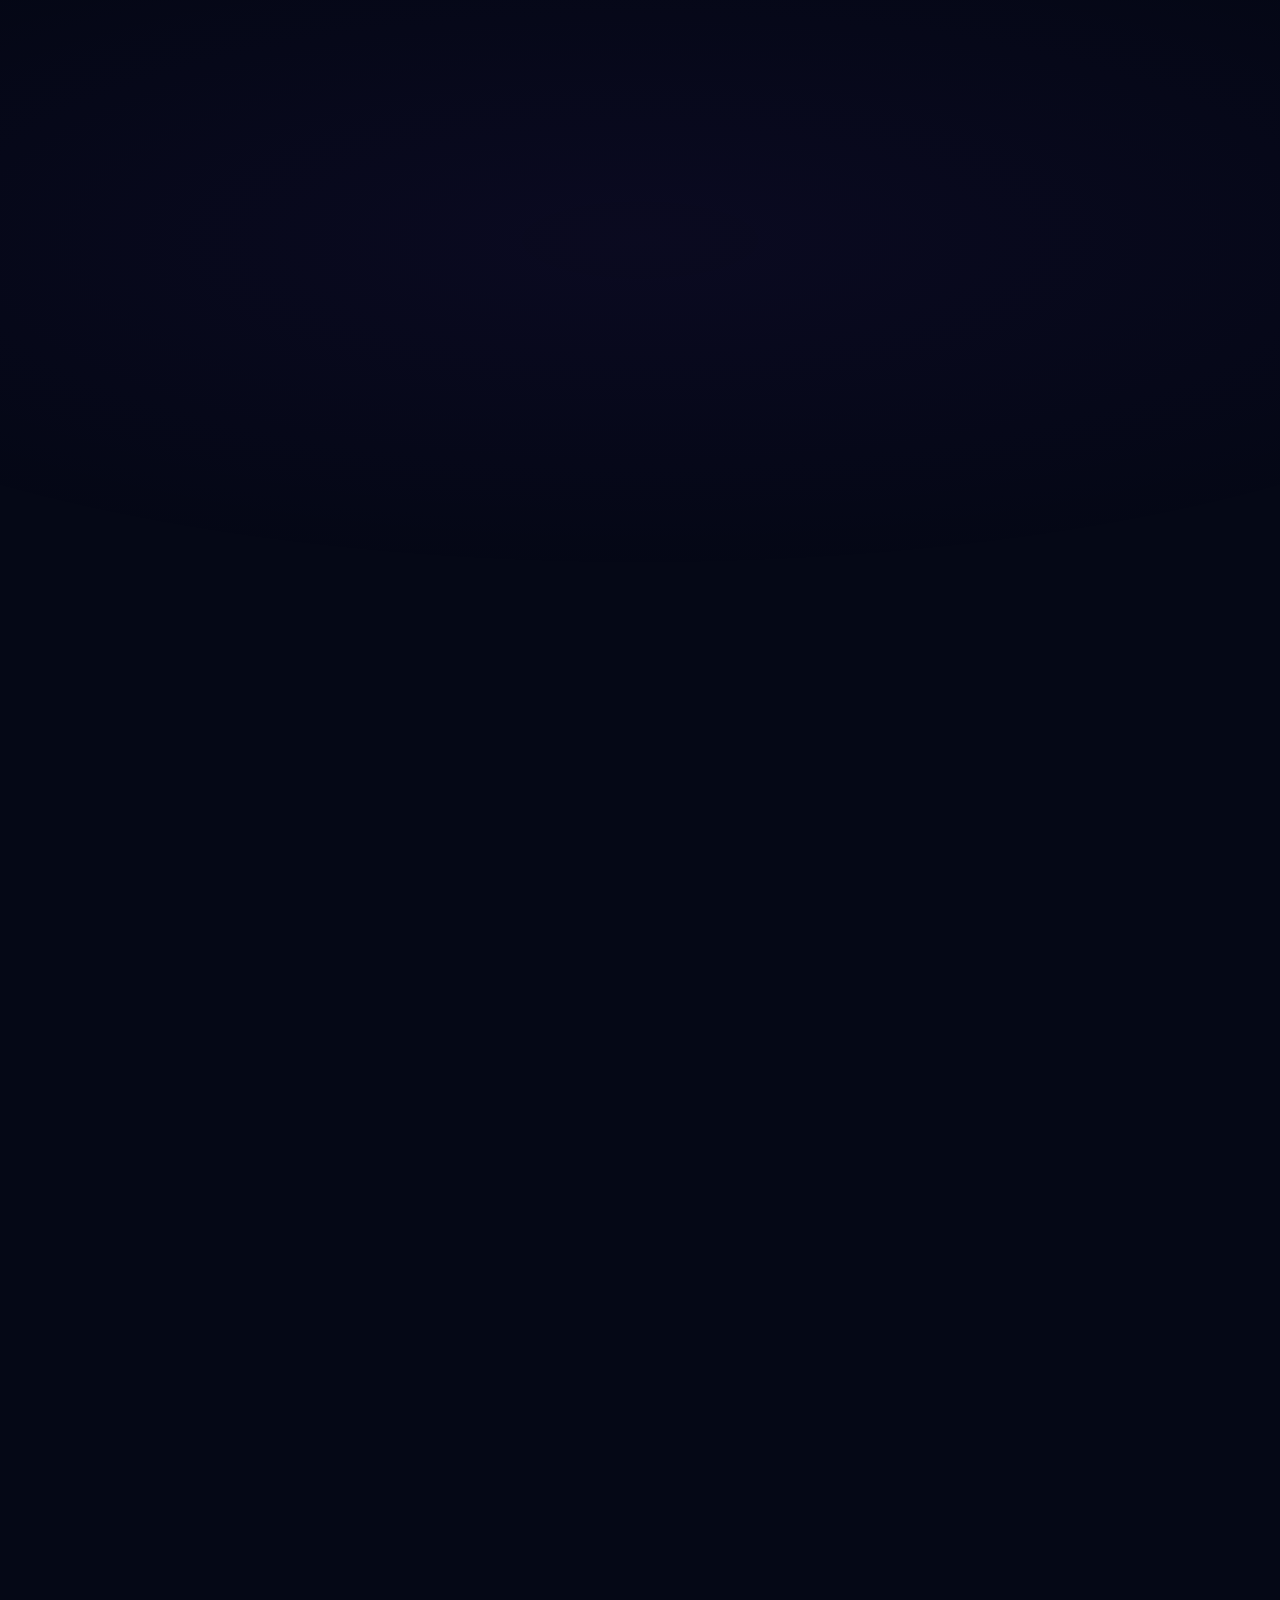
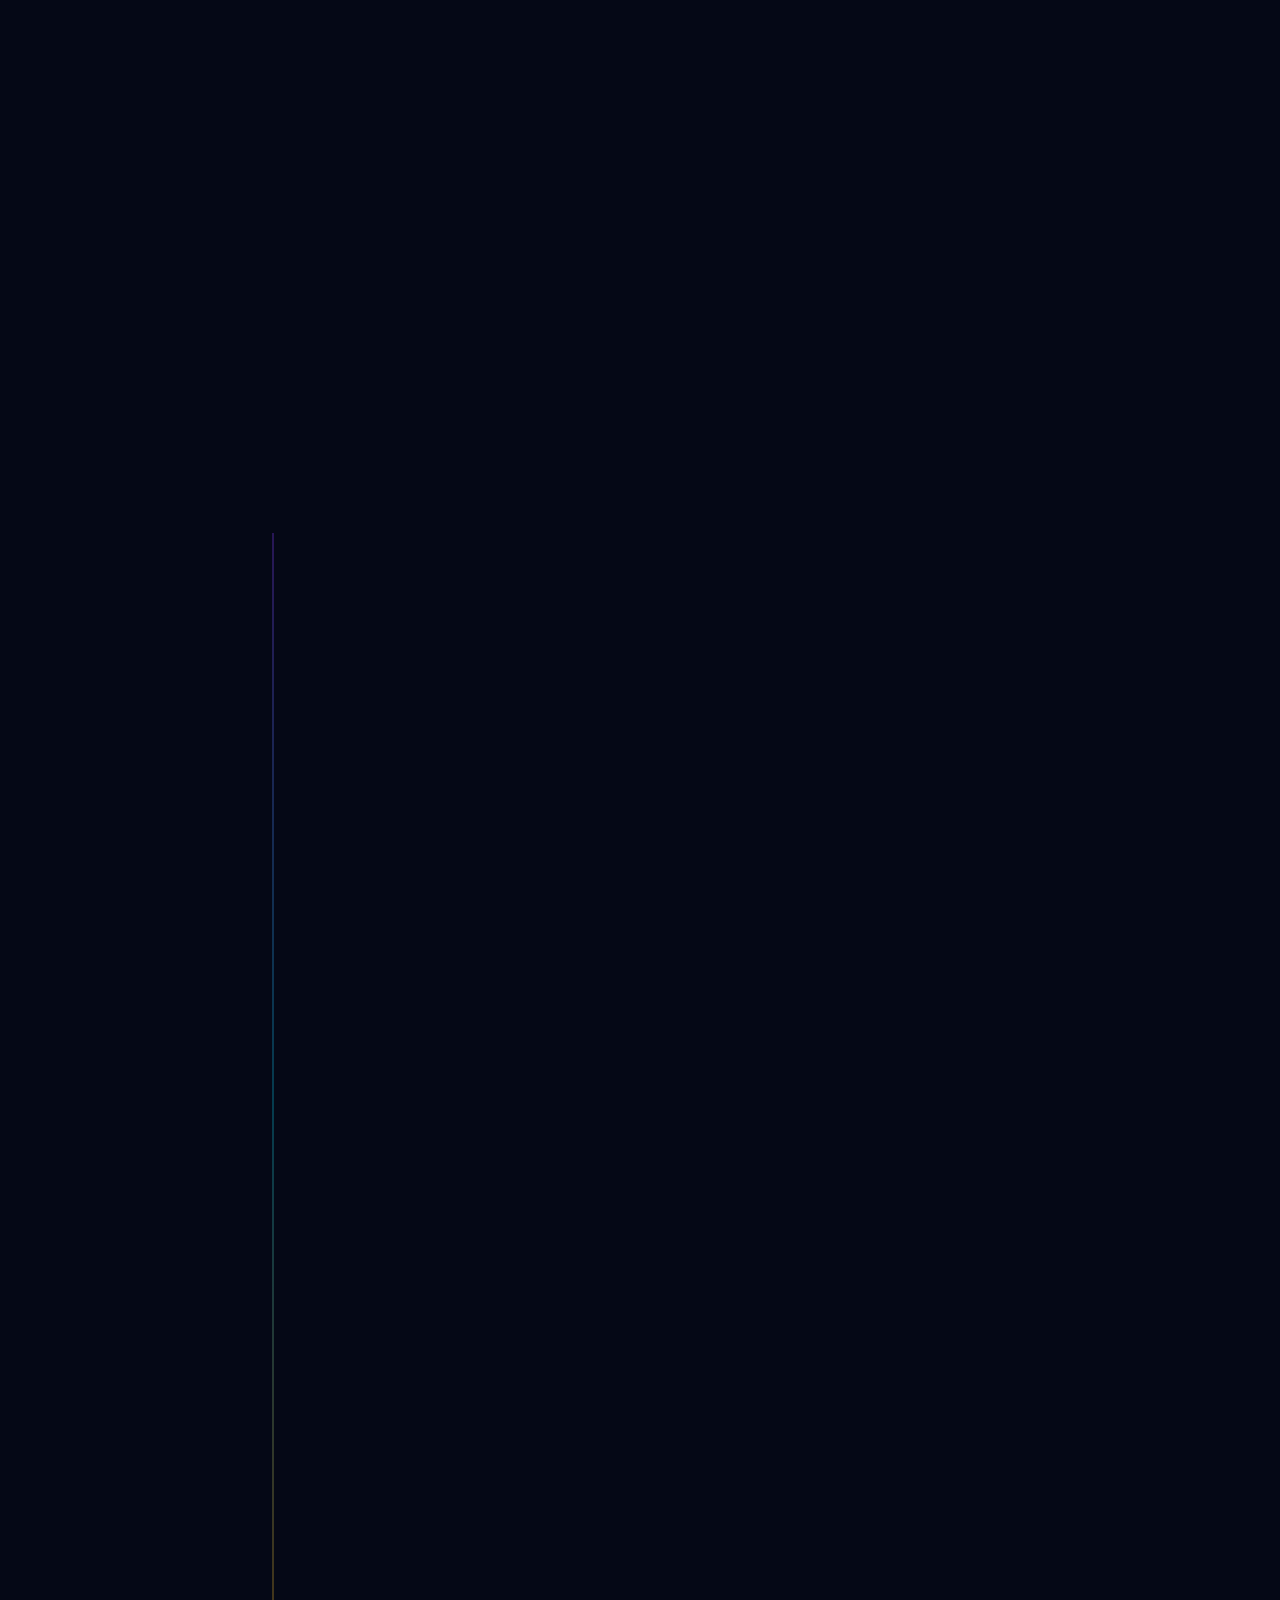
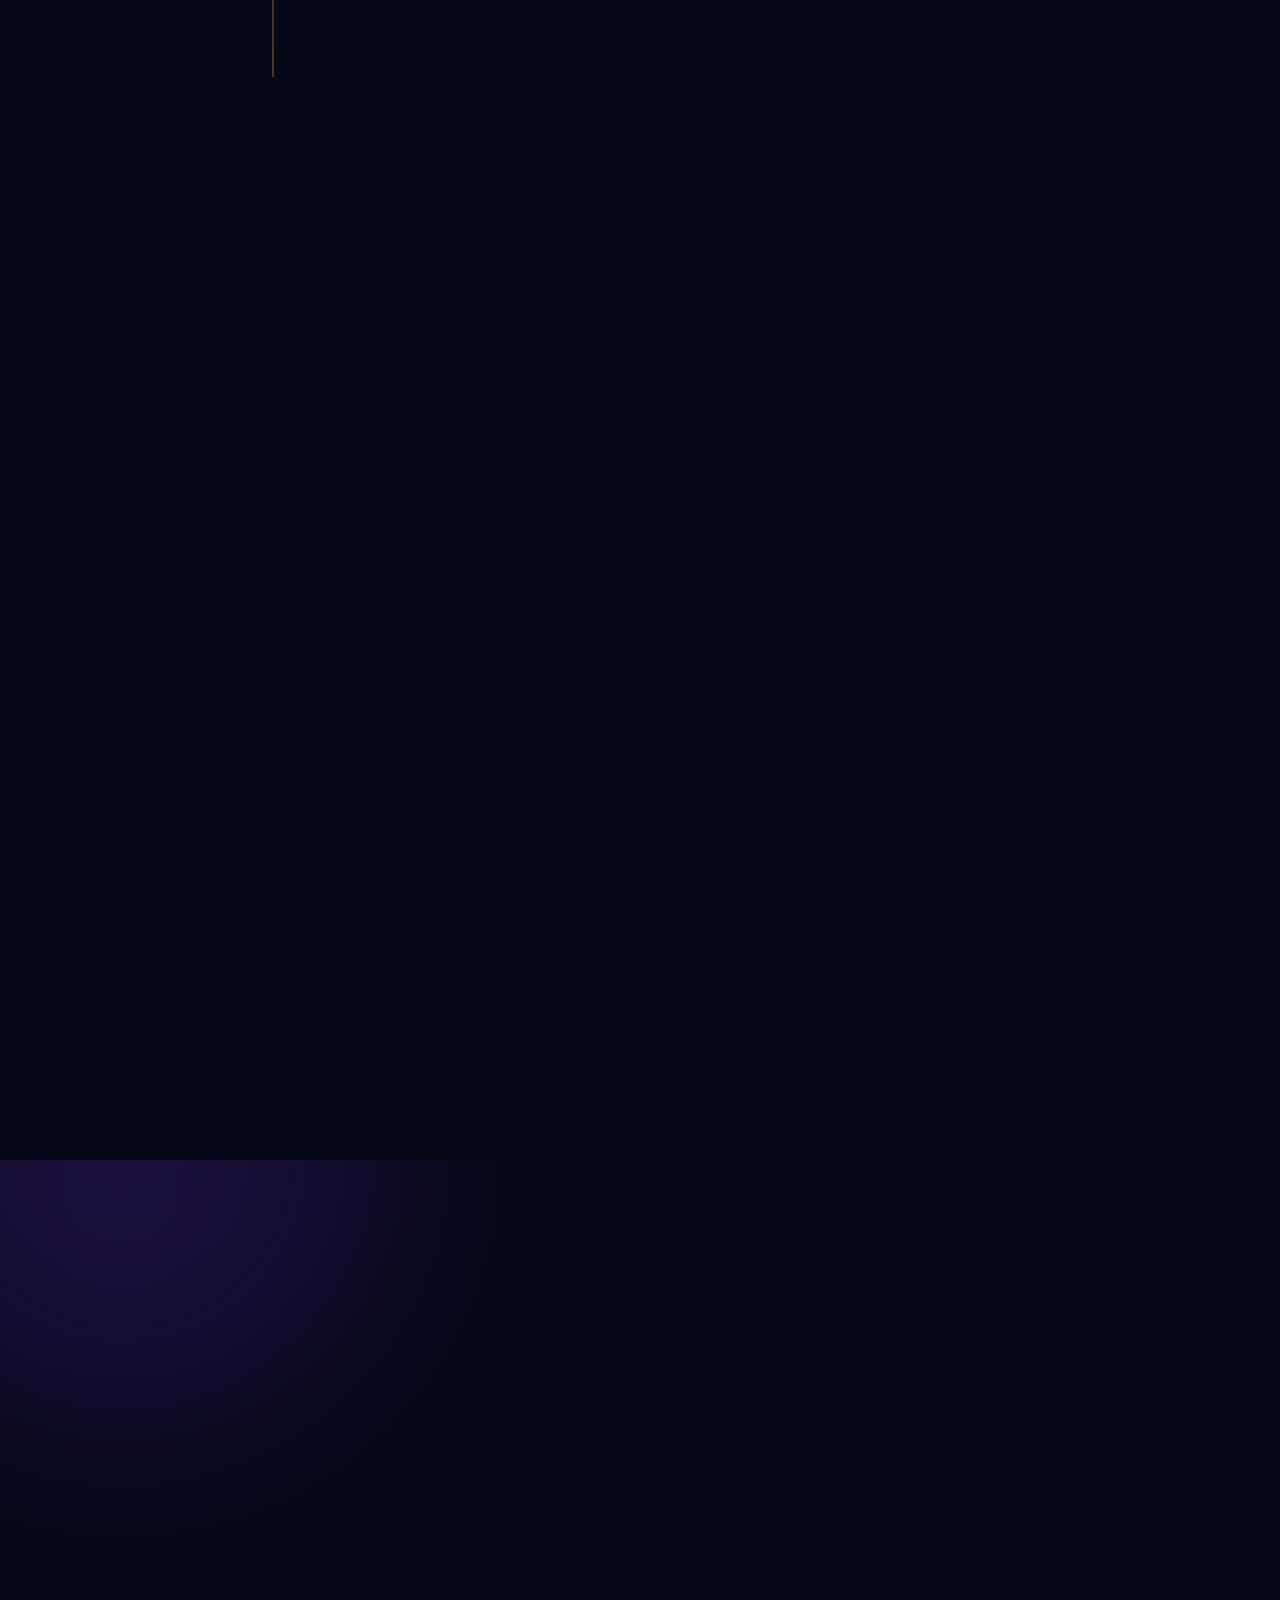
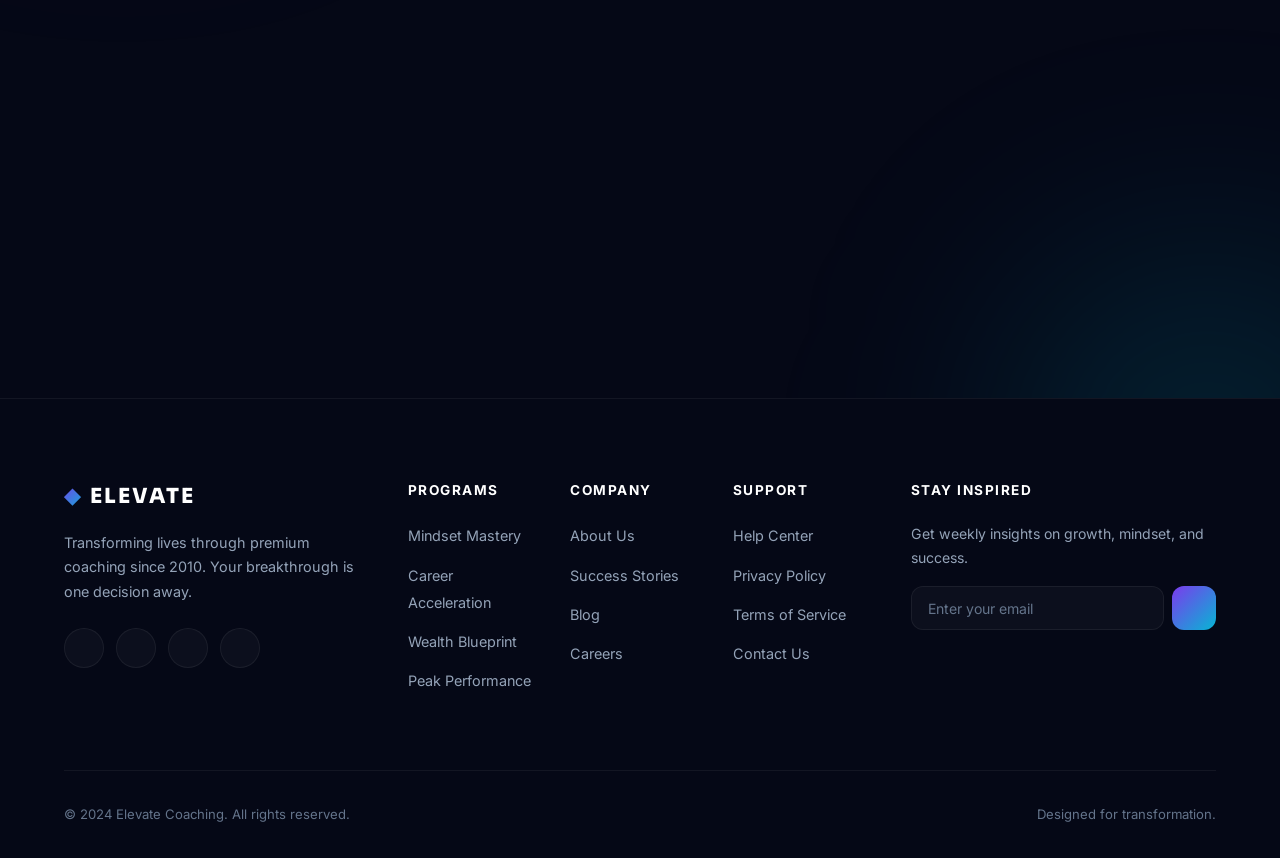
==== commit c0aef2ce: "fix: replace CSS ticker animation with rAF loop (fixes mobile freeze)" ====
--- a/Coaching Website/index.html
+++ b/Coaching Website/index.html
@@ -104,9 +104,9 @@
           Trusted by 10,000+ achievers worldwide
         </div>
 
-        <h1 class="hero__title" id="hero-title" data-animate="fade-up" data-delay="100">
-          Transform Your Life<br />
-          Into Your <span class="hero__title-gradient">Greatest</span><br />
+        <h1 class="hero__title" id="hero-title">
+          Transform Your Life Into Your
+          <span class="hero__title-gradient"> Greatest </span>
           Success Story
         </h1>
 
--- a/Coaching Website/css/style.css
+++ b/Coaching Website/css/style.css
@@ -1030,11 +1030,15 @@
   display: inline-flex;
   align-items: center;
   gap: 36px;
-  animation: tickerScroll 35s linear infinite;
-}
-
-.ticker:hover .ticker__track {
-  animation-play-state: paused;
+  will-change: transform;
+  /* Animation is driven by JS rAF loop — works on mobile unlike CSS animation */
+}
+
+/* CSS hover pause only for real pointer devices; touch handled in JS */
+@media (hover: hover) and (pointer: fine) {
+  .ticker:hover .ticker__track {
+    /* JS sets animationPaused flag on mouseenter/leave */
+  }
 }
 
 .ticker__item {
@@ -1062,6 +1066,7 @@
 @keyframes tickerScroll {
   0% { transform: translateX(0); }
   100% { transform: translateX(-50%); }
+  /* Kept as fallback only; actual animation driven by JS */
 }
 
 /* ========== ABOUT SECTION ========== */
@@ -2071,19 +2076,30 @@
   display: block;
 }
 
-.word-line .word {
+#hero-title .word {
   display: inline-block;
-  transform: translateY(110%);
+  transform: translateY(40px);
   opacity: 0;
-  transition: transform 0.75s cubic-bezier(0.16, 1, 0.3, 1), opacity 0.5s ease;
-}
-
-.word-line.animated .word:nth-child(1) { transform: translateY(0); opacity: 1; transition-delay: 0.05s; }
-.word-line.animated .word:nth-child(2) { transform: translateY(0); opacity: 1; transition-delay: 0.12s; }
-.word-line.animated .word:nth-child(3) { transform: translateY(0); opacity: 1; transition-delay: 0.19s; }
-.word-line.animated .word:nth-child(4) { transform: translateY(0); opacity: 1; transition-delay: 0.26s; }
-.word-line.animated .word:nth-child(5) { transform: translateY(0); opacity: 1; transition-delay: 0.33s; }
-.word-line.animated .word:nth-child(6) { transform: translateY(0); opacity: 1; transition-delay: 0.40s; }
+  will-change: transform, opacity;
+  transition: transform 0.7s cubic-bezier(0.16, 1, 0.3, 1), opacity 0.6s ease;
+}
+
+#hero-title.animated .word {
+  transform: translateY(0);
+  opacity: 1;
+}
+
+.word-line.animated .word {
+  transform: translateY(0);
+  opacity: 1;
+}
+
+.word-line.animated .word:nth-child(1) { transition-delay: 0.05s; }
+.word-line.animated .word:nth-child(2) { transition-delay: 0.14s; }
+.word-line.animated .word:nth-child(3) { transition-delay: 0.23s; }
+.word-line.animated .word:nth-child(4) { transition-delay: 0.32s; }
+.word-line.animated .word:nth-child(5) { transition-delay: 0.41s; }
+.word-line.animated .word:nth-child(6) { transition-delay: 0.50s; }
 
 /* ========== BUTTON RIPPLE ========== */
 .ripple-effect {
--- a/Coaching Website/css/responsive.css
+++ b/Coaching Website/css/responsive.css
@@ -141,6 +141,10 @@
   }
 
   /* Hero */
+  .hero__float-badge {
+    display: none;
+  }
+
   .hero {
     padding: 100px 0 60px;
   }
